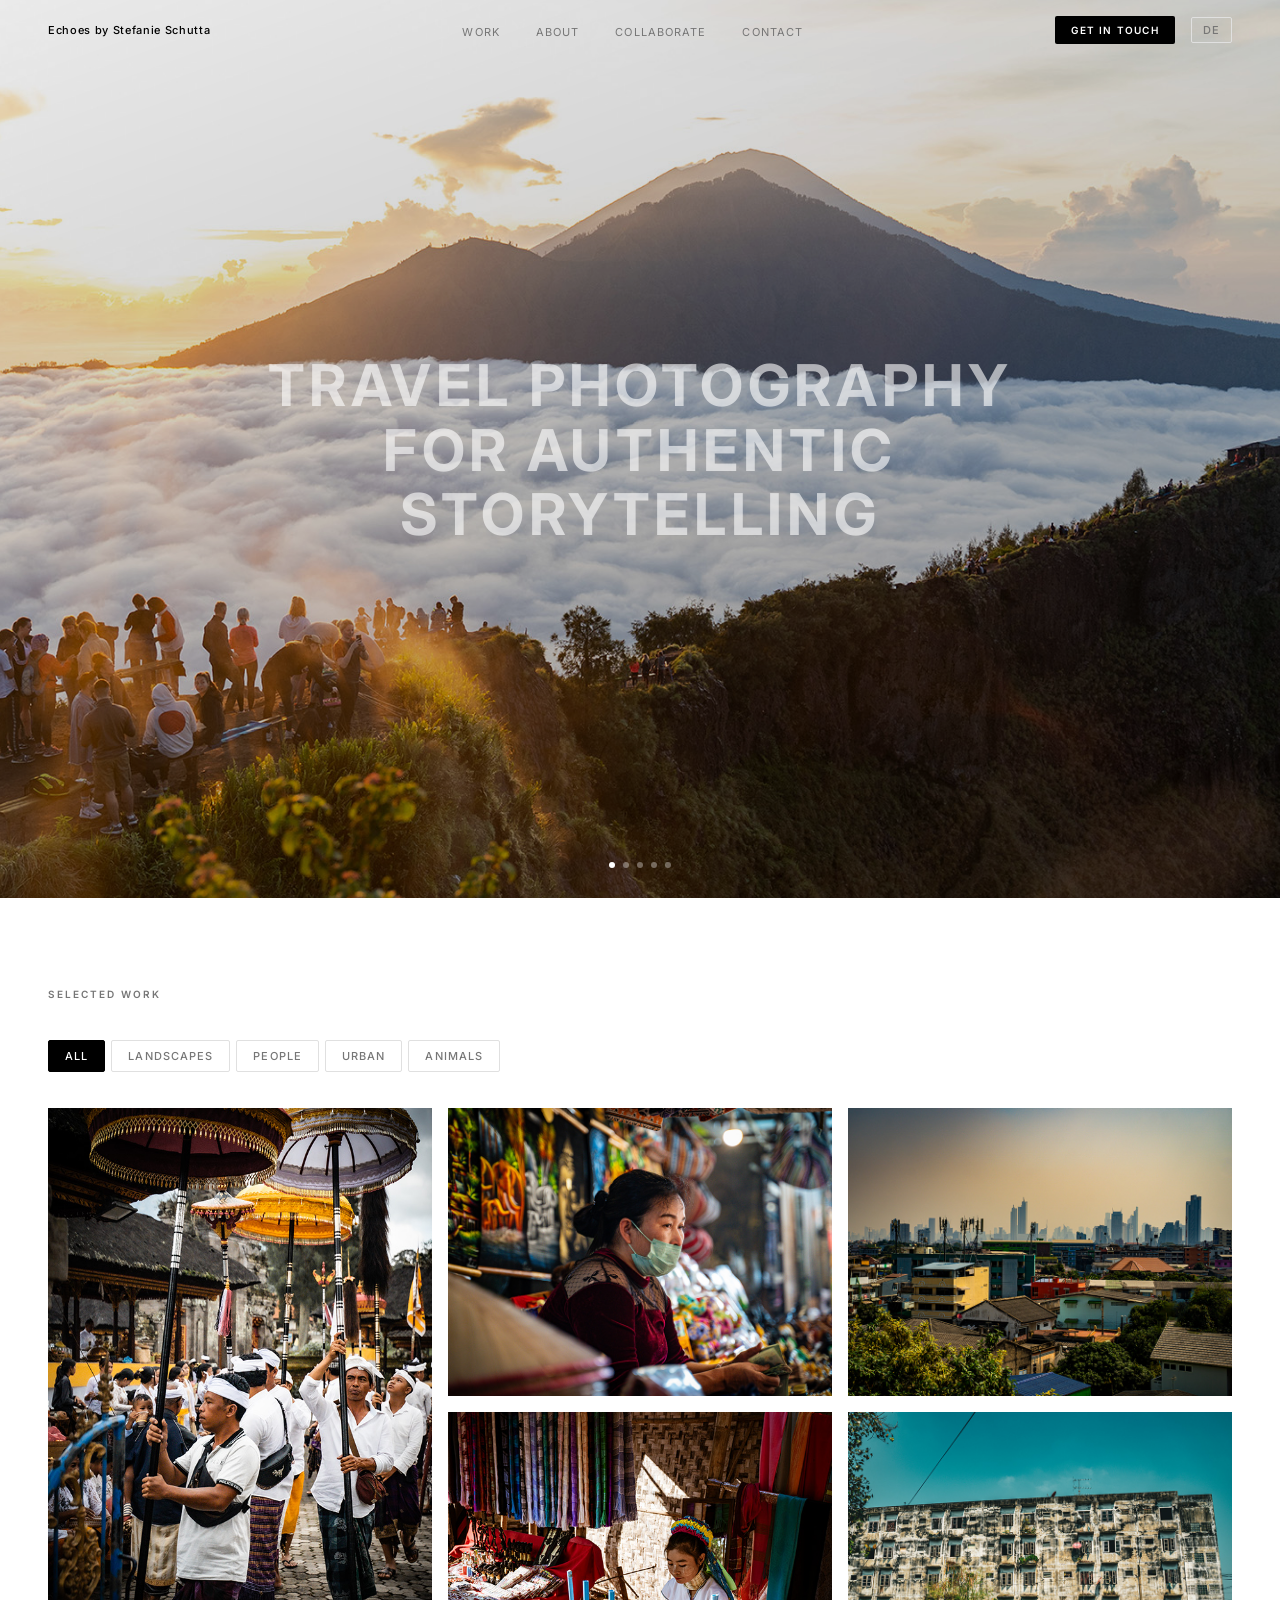
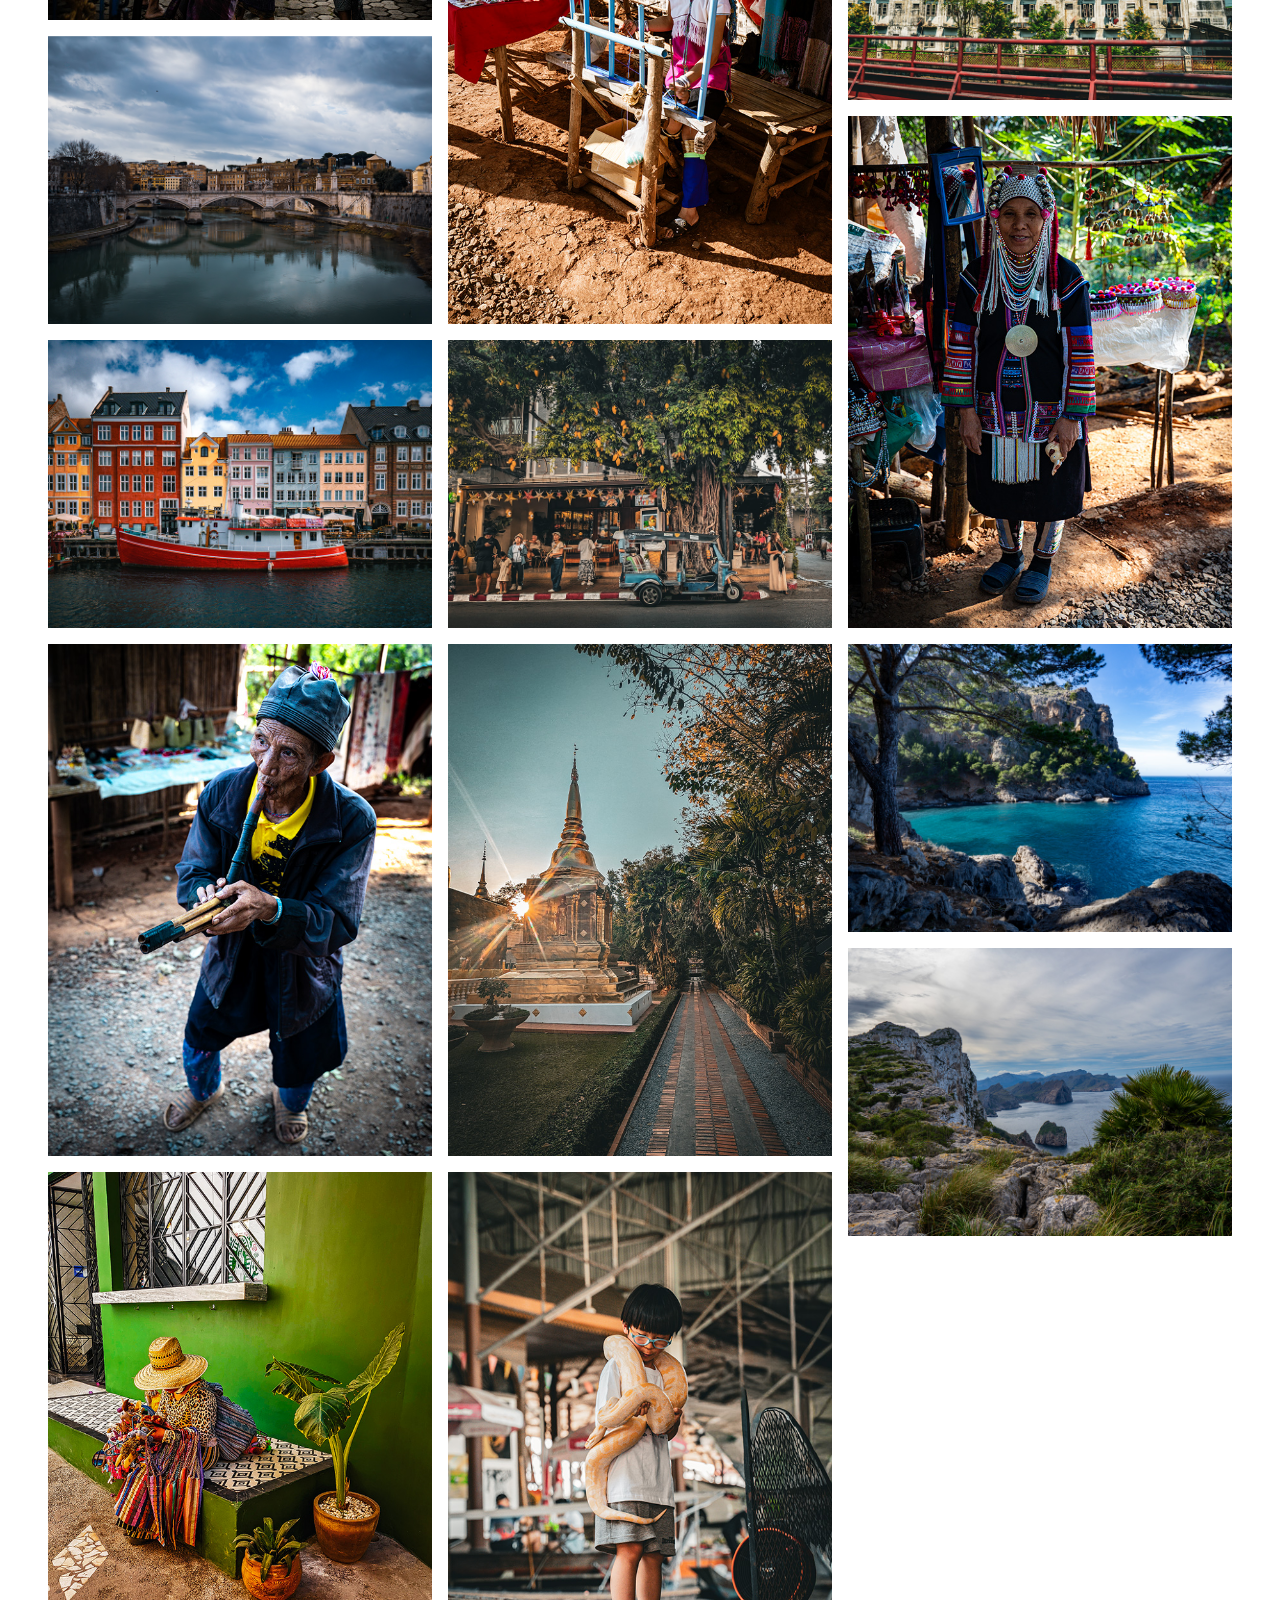
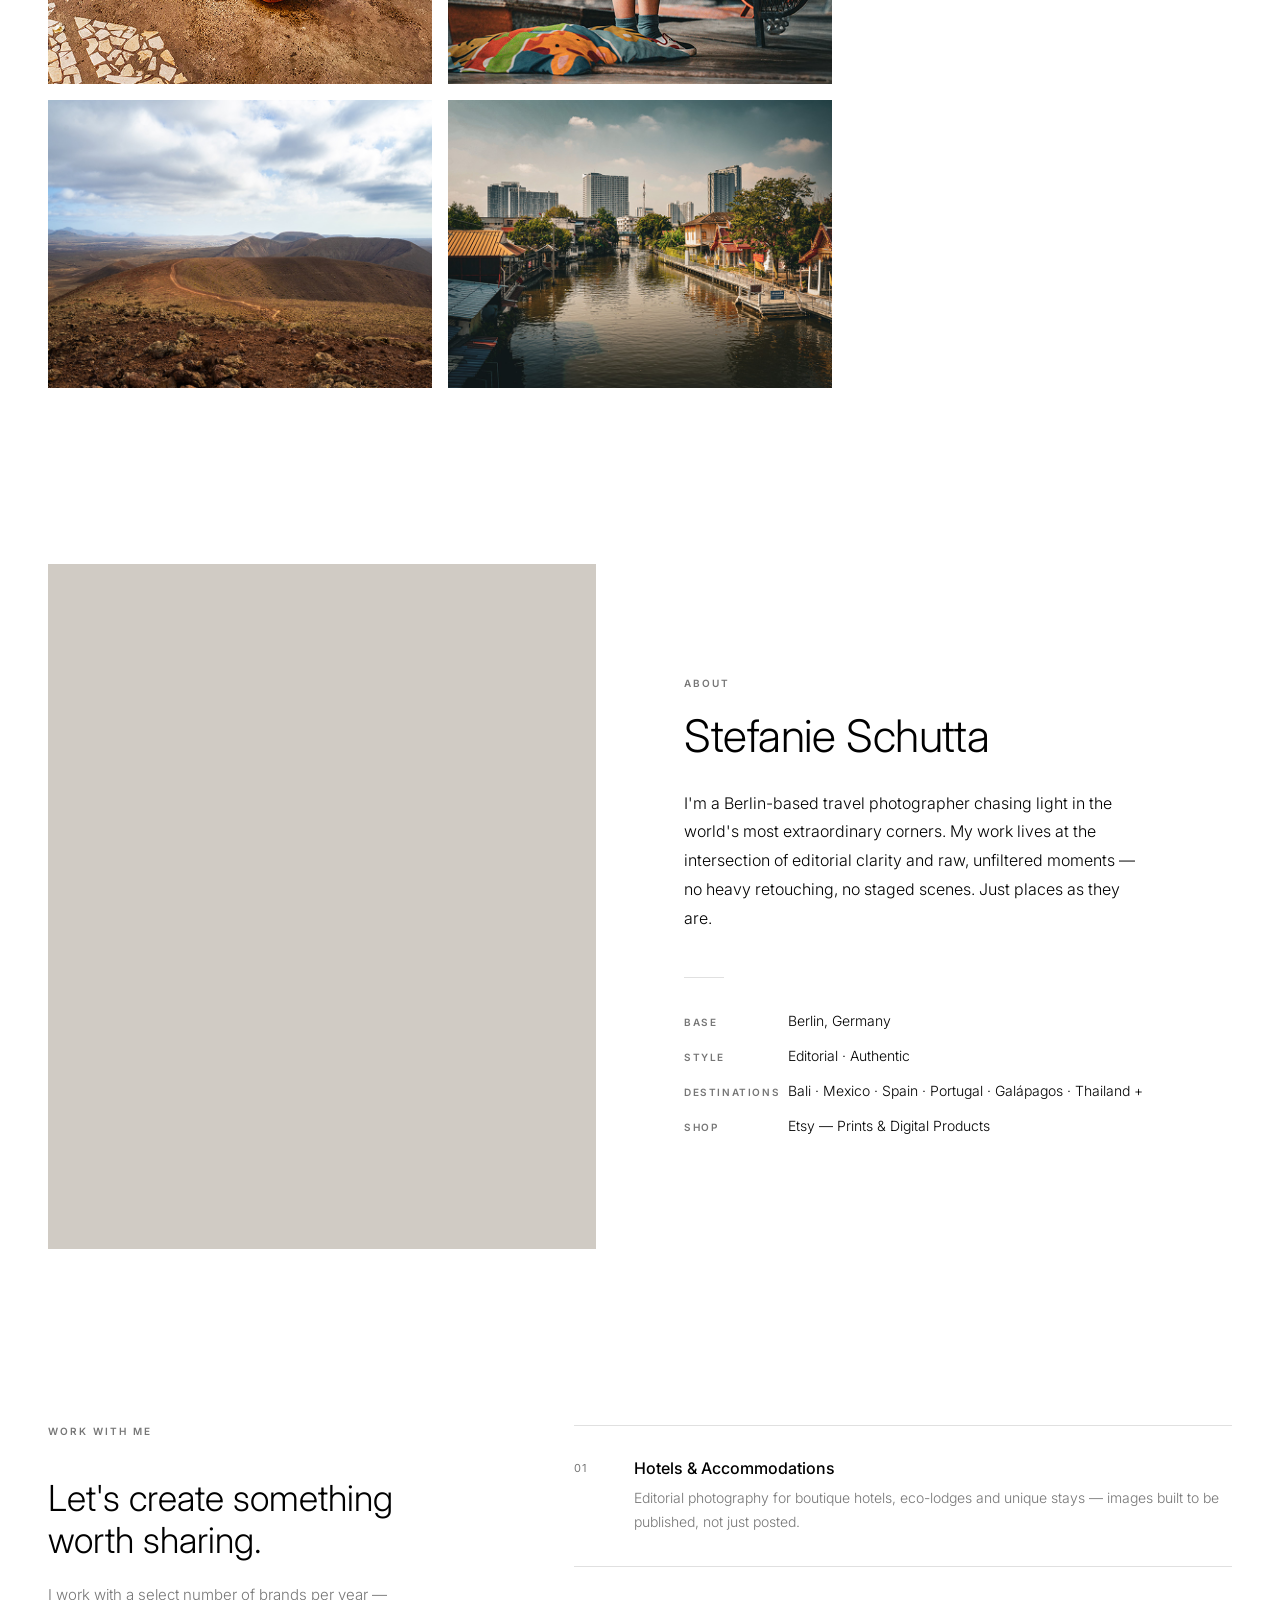
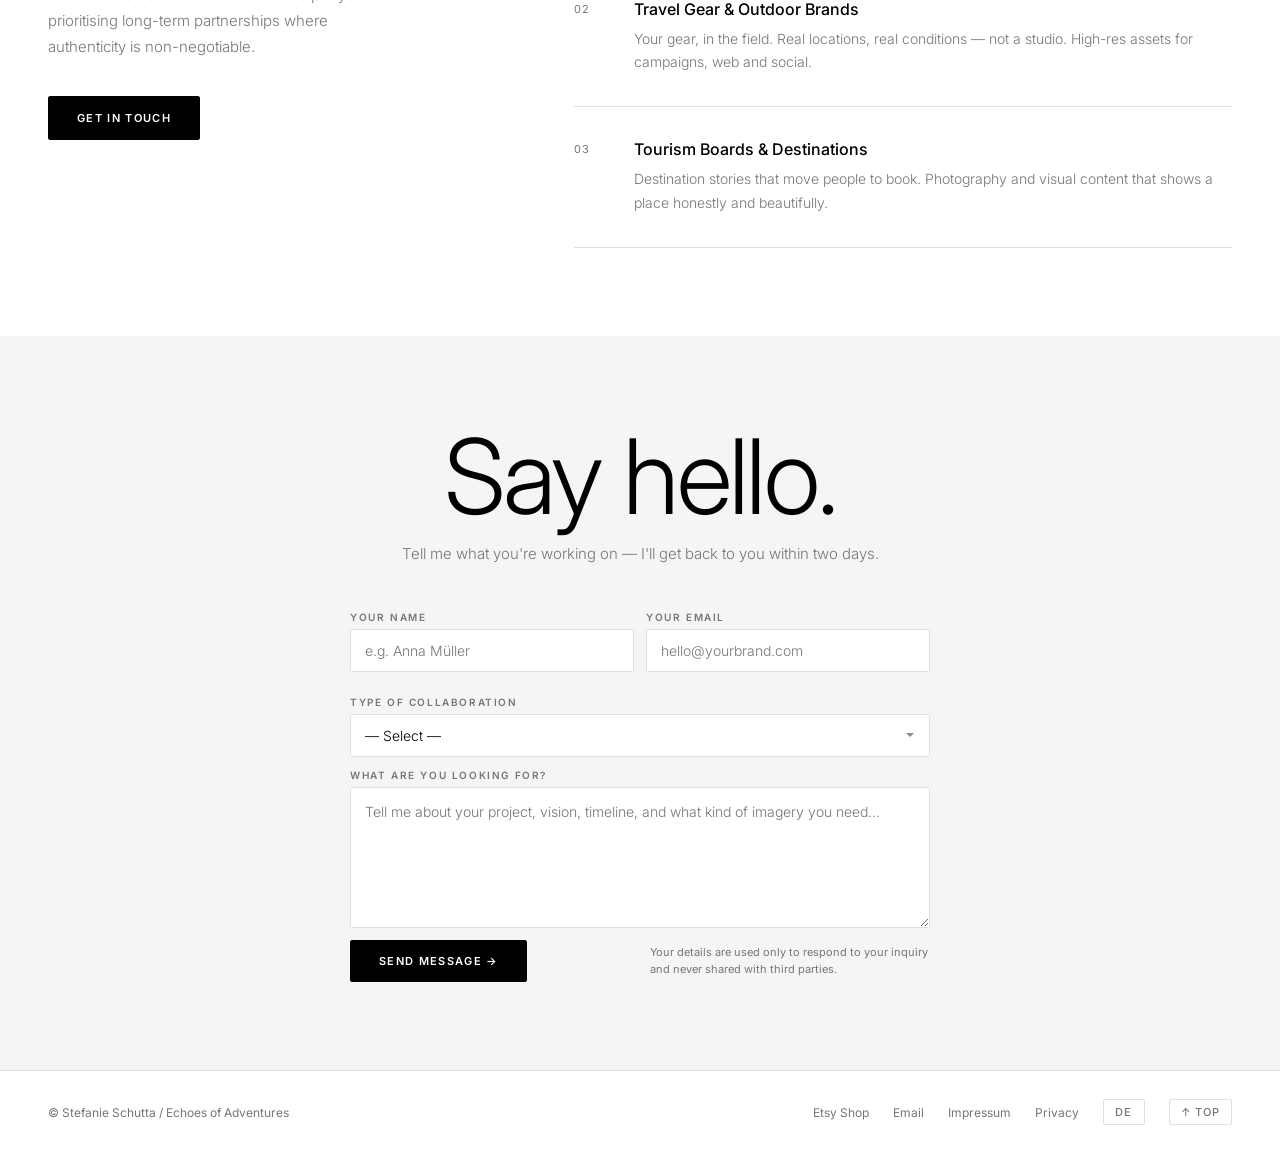
==== index.html @ 884f44aa "Update index.html" ====
<!DOCTYPE html>
<html lang="en">
<head>
  <meta charset="UTF-8" />
  <meta name="viewport" content="width=device-width, initial-scale=1.0" />
  <meta name="description" content="Echoes by Stefanie Schutta — Travel Photography. Authentic storytelling for hotels, travel brands and tourism boards." />
  <meta property="og:title" content="Echoes by Stefanie Schutta · Travel Photography" />
  <meta property="og:description" content="Authentic travel photography for brand collaborations." />
  <meta property="og:type" content="website" />
  <title>Echoes by Stefanie Schutta · Travel Photography</title>
  <link rel="preconnect" href="https://fonts.googleapis.com" />
  <link rel="preconnect" href="https://fonts.gstatic.com" crossorigin />
  <link href="https://fonts.googleapis.com/css2?family=Inter:wght@300;400;500;600&display=swap" rel="stylesheet" />
  <link rel="stylesheet" href="style.css" />
</head>
<body>

  <!-- Skip link for keyboard / screen-reader users -->
  <a class="skip-link" href="#main">Skip to content</a>

  <!-- ═══════════════════════════════════════════
       NAV
  ════════════════════════════════════════════ -->
  <header>
    <nav class="nav" role="navigation" aria-label="Main navigation">
      <a href="#hero" class="nav-logo" aria-label="Echoes by Stefanie Schutta — home">
        Echoes by Stefanie Schutta
      </a>

      <ul class="nav-links" role="list">
        <li><a href="#gallery"   data-en="Work"        data-de="Arbeit">Work</a></li>
        <li><a href="#about"     data-en="About"       data-de="Über mich">About</a></li>
        <li><a href="#collaborate" data-en="Collaborate" data-de="Kollaboration">Collaborate</a></li>
        <li><a href="#contact"   data-en="Contact"     data-de="Kontakt">Contact</a></li>
      </ul>

      <div class="nav-right">
        <a
          href="mailto:stefanieschutta@gmail.com"
          class="nav-cta"
          data-en="Get in touch"
          data-de="Anfragen"
        >Get in touch</a>

        <button
          id="lang-toggle"
          class="btn-lang"
          aria-label="Switch language"
          type="button"
        >DE</button>

        <button
          id="hamburger"
          class="btn-hamburger"
          aria-label="Open menu"
          aria-expanded="false"
          aria-controls="mobile-nav"
          type="button"
        >
          <span></span>
          <span></span>
          <span></span>
        </button>
      </div>
    </nav>
  </header>

  <!-- Mobile nav overlay -->
  <div
    id="mobile-nav"
    class="mobile-nav"
    role="dialog"
    aria-label="Navigation menu"
    aria-modal="true"
  >
    <button id="mobile-nav-close" class="mobile-nav-close" aria-label="Close menu" type="button">
      &#x2715;
    </button>

    <a href="#gallery"     class="mobile-nav-link" data-en="Work"          data-de="Arbeit">Work</a>
    <a href="#about"       class="mobile-nav-link" data-en="About"         data-de="Über mich">About</a>
    <a href="#collaborate" class="mobile-nav-link" data-en="Collaborate"   data-de="Kollaboration">Collaborate</a>
    <a href="#contact"     class="mobile-nav-link" data-en="Contact"       data-de="Kontakt">Contact</a>
    <a href="#contact"     class="mobile-nav-link" style="font-size:14px;letter-spacing:0.14em;margin-top:8px;" data-en="Get in touch →" data-de="Anfragen →">Get in touch →</a>

    <button id="mobile-lang" class="mobile-lang-toggle btn-lang" onclick="toggleLanguage()" type="button">DE</button>
  </div>

  <!-- ═══════════════════════════════════════════
       MAIN
  ════════════════════════════════════════════ -->
  <main id="main">

    <!-- ──────────────────────────────────────
         HERO SLIDER
    ─────────────────────────────────────── -->
    <section id="hero" class="hero" aria-label="Hero slideshow">

      <!-- Slides are injected by JS from HERO_SLIDES config in main.js -->
      <div id="hero-slides" class="hero-slides" aria-hidden="true"></div>

      <div class="hero-overlay" aria-hidden="true"></div>

      <div class="hero-content">
        <h1
          class="hero-title"
          data-en="Travel Photography for Authentic Storytelling"
          data-de="Reisefotografie für authentisches Storytelling"
        >
          Travel Photography for Authentic Storytelling
        </h1>
      </div>

      <!-- Dots + progress bar -->
      <div id="hero-dots" class="hero-dots" role="tablist" aria-label="Slides"></div>
      <div id="hero-progress" class="hero-progress" role="progressbar" aria-hidden="true"></div>

      <!-- Slide arrows -->
      <button class="hero-arrow hero-arrow--prev" id="hero-prev" aria-label="Previous slide" type="button">
        <svg width="16" height="16" viewBox="0 0 16 16" fill="none" aria-hidden="true">
          <path d="M10 2L4 8l6 6" stroke="currentColor" stroke-width="1.8" stroke-linecap="round" stroke-linejoin="round"/>
        </svg>
      </button>
      <button class="hero-arrow hero-arrow--next" id="hero-next" aria-label="Next slide" type="button">
        <svg width="16" height="16" viewBox="0 0 16 16" fill="none" aria-hidden="true">
          <path d="M6 2l6 6-6 6" stroke="currentColor" stroke-width="1.8" stroke-linecap="round" stroke-linejoin="round"/>
        </svg>
      </button>

    </section>


    <!-- ──────────────────────────────────────
         GALLERY
    ─────────────────────────────────────── -->
    <section id="gallery" class="section" aria-labelledby="gallery-heading">
      <div class="container">

        <span
          id="gallery-heading"
          class="section-eyebrow"
          data-en="Selected Work"
          data-de="Ausgewählte Arbeiten"
        >Selected Work</span>

        <!-- Filter tabs -->
        <div
          class="gallery-filters"
          role="group"
          aria-label="Filter gallery by category"
        >
          <button class="filter-btn is-active" data-filter="all"
                  aria-pressed="true"
                  data-en="All" data-de="Alle">All</button>

          <button class="filter-btn" data-filter="landscape"
                  aria-pressed="false"
                  data-en="Landscapes" data-de="Landschaften">Landscapes</button>

          <button class="filter-btn" data-filter="people"
                  aria-pressed="false"
                  data-en="People" data-de="Menschen">People</button>

          <button class="filter-btn" data-filter="urban"
                  aria-pressed="false"
                  data-en="Urban" data-de="Urban">Urban</button>

          <button class="filter-btn" data-filter="animals"
                  aria-pressed="false"
                  data-en="Animals" data-de="Tiere">Animals</button>
        </div>

        <!-- Gallery grid — populated by JS from GALLERY config in main.js -->
        <div
          id="gallery-grid"
          class="gallery-grid"
          role="list"
          aria-label="Photo gallery"
        ></div>

      </div>
    </section>


    <!-- ──────────────────────────────────────
         ABOUT (Talva-style split)
    ─────────────────────────────────────── -->
    <section id="about" class="section about" aria-labelledby="about-heading">
      <div class="container">
        <div class="about-inner">

          <!-- Left: photo -->
          <div class="about-image-col">
            <div
              class="about-image"
              style="background-image: url('images/about.jpg');"
              role="img"
              aria-label="Stefanie Schutta, travel photographer"
            ></div>
          </div>

          <!-- Right: text -->
          <div class="about-text-col">

            <span
              class="about-eyebrow"
              data-en="About"
              data-de="Über mich"
            >About</span>

            <h2
              id="about-heading"
              class="about-name"
              data-en="Stefanie Schutta"
              data-de="Stefanie Schutta"
            >Steffi Schutta</h2>

            <p
              class="about-bio"
              data-en="I'm a Berlin-based travel photographer chasing light in the world's most extraordinary corners. My work lives at the intersection of editorial clarity and raw, unfiltered moments — no heavy retouching, no staged scenes. Just places as they are."
              data-de="Ich bin eine Berliner Reisefotografin, die das Licht in den außergewöhnlichsten Ecken der Welt einfängt. Meine Arbeit lebt an der Schnittstelle von redaktioneller Klarheit und unverfälschten Momenten — ohne schwere Bearbeitung, ohne gestellte Szenen. Einfach Orte, wie sie wirklich sind."
            >I'm a Berlin-based travel photographer chasing light in the world's most extraordinary corners. My work lives at the intersection of editorial clarity and raw, unfiltered moments — no heavy retouching, no staged scenes. Just places as they are.</p>

            <div class="about-divider" aria-hidden="true"></div>

            <dl class="about-meta">
              <div class="about-meta-row">
                <dt class="about-meta-key"
                    data-en="Base"
                    data-de="Standort">Base</dt>
                <dd class="about-meta-val"
                    data-en="Berlin, Germany"
                    data-de="Berlin, Deutschland">Berlin, Germany</dd>
              </div>
              <div class="about-meta-row">
                <dt class="about-meta-key"
                    data-en="Style"
                    data-de="Stil">Style</dt>
                <dd class="about-meta-val"
                    data-en="Editorial · Authentic"
                    data-de="Redaktionell · Authentisch">Editorial · Authentic</dd>
              </div>
              <div class="about-meta-row">
                <dt class="about-meta-key"
                    data-en="Destinations"
                    data-de="Destinationen">Destinations</dt>
                <dd class="about-meta-val"
                    data-en="Bali · Mexico · Spain · Portugal · Galápagos · Thailand +"
                    data-de="Bali · Mexiko · Spanien · Portugal · Galápagos · Thailand +">Bali · Mexico · Spain · Portugal · Galápagos · Thailand +</dd>
              </div>
              <div class="about-meta-row">
                <dt class="about-meta-key"
                    data-en="Shop"
                    data-de="Shop">Shop</dt>
                <dd class="about-meta-val">
                  <a
                    href="https://www.etsy.com/shop/EchoesOfAdventures"
                    target="_blank"
                    rel="noopener noreferrer"
                    data-en="Etsy — Prints &amp; Digital Products"
                    data-de="Etsy — Prints &amp; Digitale Produkte"
                  >Etsy — Prints &amp; Digital Products</a>
                </dd>
              </div>
            </dl>

          </div><!-- /about-text-col -->
        </div><!-- /about-inner -->
      </div>
    </section>


    <!-- ──────────────────────────────────────
         COLLABORATE
    ─────────────────────────────────────── -->
    <section id="collaborate" class="section" aria-labelledby="collaborate-heading">
      <div class="container">
        <div class="collaborate-inner">

          <!-- Sticky intro -->
          <div class="collaborate-intro">
            <span
              class="section-eyebrow"
              data-en="Work with me"
              data-de="Zusammenarbeit"
            >Work with me</span>

            <h2
              id="collaborate-heading"
              class="collaborate-heading"
              data-en="Let's create something worth sharing."
              data-de="Lass uns etwas erschaffen, das es wert ist, geteilt zu werden."
            >Let's create something worth sharing.</h2>

            <p
              class="collaborate-sub"
              data-en="I work with a select number of brands per year — prioritising long-term partnerships where authenticity is non-negotiable."
              data-de="Ich arbeite jedes Jahr mit einer ausgewählten Anzahl von Marken — mit Fokus auf langfristige Partnerschaften, bei denen Authentizität nicht verhandelbar ist."
            >I work with a select number of brands per year — prioritising long-term partnerships where authenticity is non-negotiable.</p>

            <a
              id="collab-cta"
              href="mailto:stefanieschutta@gmail.com"
              class="btn-primary"
              data-en="Get in touch"
              data-de="Jetzt anfragen"
            >Get in touch</a>
          </div>

          <!-- Collaboration types -->
          <div class="collab-types" role="list">

            <article class="collab-item" role="listitem">
              <span class="collab-num" aria-hidden="true">01</span>
              <div>
                <h3
                  class="collab-name"
                  data-en="Hotels &amp; Accommodations"
                  data-de="Hotels &amp; Unterkünfte"
                >Hotels &amp; Accommodations</h3>
                <p
                  class="collab-desc"
                  data-en="Editorial photography for boutique hotels, eco-lodges and unique stays — images built to be published, not just posted."
                  data-de="Redaktionelle Fotografie für Boutique-Hotels, Öko-Lodges und besondere Unterkünfte — Bilder, die zur Veröffentlichung geschaffen sind."
                >Editorial photography for boutique hotels, eco-lodges and unique stays — images built to be published, not just posted.</p>
              </div>
            </article>

            <article class="collab-item" role="listitem">
              <span class="collab-num" aria-hidden="true">02</span>
              <div>
                <h3
                  class="collab-name"
                  data-en="Travel Gear &amp; Outdoor Brands"
                  data-de="Travel Gear &amp; Outdoor-Brands"
                >Travel Gear &amp; Outdoor Brands</h3>
                <p
                  class="collab-desc"
                  data-en="Your gear, in the field. Real locations, real conditions — not a studio. High-res assets for campaigns, web and social."
                  data-de="Dein Equipment, im Einsatz. Echte Orte, echte Bedingungen — kein Studio. Hochauflösende Bilder für Kampagnen, Web und Social Media."
                >Your gear, in the field. Real locations, real conditions — not a studio. High-res assets for campaigns, web and social.</p>
              </div>
            </article>

            <article class="collab-item" role="listitem">
              <span class="collab-num" aria-hidden="true">03</span>
              <div>
                <h3
                  class="collab-name"
                  data-en="Tourism Boards &amp; Destinations"
                  data-de="Tourismus-Boards &amp; Destinationen"
                >Tourism Boards &amp; Destinations</h3>
                <p
                  class="collab-desc"
                  data-en="Destination stories that move people to book. Photography and visual content that shows a place honestly and beautifully."
                  data-de="Destinationsgeschichten, die Menschen zum Buchen bewegen. Fotografie und visueller Content, der einen Ort ehrlich und schön zeigt."
                >Destination stories that move people to book. Photography and visual content that shows a place honestly and beautifully.</p>
              </div>
            </article>

          </div><!-- /collab-types -->
        </div><!-- /collaborate-inner -->
      </div>
    </section>


    <!-- ──────────────────────────────────────
         CONTACT
    ─────────────────────────────────────── -->
    <section id="contact" class="section contact" aria-labelledby="contact-heading">
      <div class="container">

        <h2
          id="contact-heading"
          class="contact-headline"
          data-en="Say hello."
          data-de="Melde dich."
        >Say hello.</h2>

        <p
          class="contact-sub"
          data-en="Tell me what you're working on — I'll get back to you within two days."
          data-de="Erzähl mir, woran du arbeitest — ich melde mich innerhalb von zwei Tagen."
        >Tell me what you're working on — I'll get back to you within two days.</p>

        <!--
          ┌─────────────────────────────────────────────────────────┐
          │  FORMSPREE SETUP (one-time, takes 2 minutes)           │
          │                                                         │
          │  1. Go to https://formspree.io and create a free acct  │
          │  2. Click "New Form", name it "Portfolio Contact"       │
          │  3. Copy the 8-character form ID from the endpoint URL │
          │     e.g. https://formspree.io/f/xyzabcde               │
          │  4. Replace REPLACE_WITH_YOUR_ID below with that ID    │
          │  5. Formspree sends form submissions to your email     │
          │  6. First submission requires email confirmation        │
          │                                                         │
          │  Free plan: 50 submissions/month — plenty for now.     │
          └─────────────────────────────────────────────────────────┘
        -->
        <form
          id="contact-form"
          class="contact-form"
          action="https://formspree.io/f/REPLACE_WITH_YOUR_ID"
          method="POST"
          novalidate
        >
          <!-- Honeypot: bots fill this in, humans don't see it -->
          <div class="form-trap" aria-hidden="true">
            <label for="__trap">Leave this empty</label>
            <input type="text" id="__trap" name="_gotcha" tabindex="-1" autocomplete="off" />
          </div>

          <!-- Hidden: redirect after submission (Formspree will use AJAX instead) -->
          <input type="hidden" name="_subject" value="New collaboration inquiry — Stefanie Schutta" />

          <div class="form-row">
            <div class="form-group">
              <label for="contact-name"
                     data-en="Your name"
                     data-de="Dein Name">Your name</label>
              <input
                type="text"
                id="contact-name"
                name="name"
                autocomplete="name"
                required
                data-en-placeholder="e.g. Anna Müller"
                data-de-placeholder="z.B. Anna Müller"
                placeholder="e.g. Anna Müller"
              />
            </div>
            <div class="form-group">
              <label for="contact-email"
                     data-en="Your email"
                     data-de="Deine E-Mail">Your email</label>
              <input
                type="email"
                id="contact-email"
                name="email"
                autocomplete="email"
                required
                placeholder="hello@yourbrand.com"
              />
            </div>
          </div>

          <div class="form-group">
            <label for="contact-type"
                   data-en="Type of collaboration"
                   data-de="Art der Zusammenarbeit">Type of collaboration</label>
            <select id="contact-type" name="collaboration_type">
              <option value="" data-en="— Select —" data-de="— Auswählen —">— Select —</option>
              <option value="Hotel / Accommodation"    data-en="Hotel / Accommodation"    data-de="Hotel / Unterkunft">Hotel / Accommodation</option>
              <option value="Travel Gear / Outdoor Brand" data-en="Travel Gear / Outdoor Brand" data-de="Travel Gear / Outdoor-Brand">Travel Gear / Outdoor Brand</option>
              <option value="Tourism Board / Destination" data-en="Tourism Board / Destination" data-de="Tourismus-Board / Destination">Tourism Board / Destination</option>
              <option value="Other"                    data-en="Other"                    data-de="Sonstiges">Other</option>
            </select>
          </div>

          <div class="form-group">
            <label for="contact-message"
                   data-en="What are you looking for?"
                   data-de="Was suchst du?">What are you looking for?</label>
            <textarea
              id="contact-message"
              name="message"
              rows="5"
              required
              data-en-placeholder="Tell me about your project, vision, timeline, and what kind of imagery you need…"
              data-de-placeholder="Erzähl mir von deinem Projekt, deiner Vision, dem Zeitraum und welche Art von Bildern du benötigst…"
              placeholder="Tell me about your project, vision, timeline, and what kind of imagery you need…"
            ></textarea>
          </div>

          <div class="form-bottom">
            <button type="submit" class="btn-submit" id="form-submit-btn">
              <span data-en="Send message →" data-de="Nachricht senden →">Send message →</span>
            </button>
            <p class="form-note"
               data-en="Your details are used only to respond to your inquiry and never shared with third parties."
               data-de="Deine Daten werden ausschließlich zur Beantwortung deiner Anfrage genutzt und nicht an Dritte weitergegeben.">
              Your details are used only to respond to your inquiry and never shared with third parties.
            </p>
          </div>

          <p id="form-error" class="form-error-msg" role="alert" hidden></p>

        </form>

      </div>
    </section>

  </main>

  <!-- ═══════════════════════════════════════════
       FOOTER
  ════════════════════════════════════════════ -->
  <footer class="site-footer" role="contentinfo">
    <span
      data-en="© Stefanie Schutta / Echoes of Adventures"
      data-de="© Stefanie Schutta / Echoes of Adventures"
    >© Stefanie Schutta / Echoes of Adventures</span>

    <div class="footer-links">
      <a
        href="https://www.etsy.com/shop/EchoesOfAdventures"
        target="_blank"
        rel="noopener noreferrer"
        data-en="Etsy Shop"
        data-de="Etsy Shop"
      >Etsy Shop</a>

      <a href="mailto:stefanieschutta@gmail.com"
         data-en="Email" data-de="E-Mail">Email</a>

      <a href="impressum.html" data-en="Impressum" data-de="Impressum">Impressum</a>
      <a href="datenschutz.html" data-en="Privacy" data-de="Datenschutz">Privacy</a>

      <button
        onclick="toggleLanguage()"
        class="btn-lang"
        type="button"
        aria-label="Toggle language"
        data-en="DE"
        data-de="EN"
      >DE</button>

      <button
        id="back-to-top"
        class="btn-back-top"
        type="button"
        aria-label="Back to top"
        data-en="↑ Top"
        data-de="↑ Oben"
      >↑ Top</button>
    </div>
  </footer>

  <!-- ═══════════════════════════════════════════
       LIGHTBOX
  ════════════════════════════════════════════ -->
  <div
    id="lightbox"
    class="lightbox"
    role="dialog"
    aria-modal="true"
    aria-label="Photo lightbox"
    aria-hidden="true"
  >
    <button id="lb-close" class="lb-btn" aria-label="Close lightbox" type="button">&#x2715;</button>
    <button id="lb-prev"  class="lb-btn" aria-label="Previous photo" type="button">&#x2039;</button>
    <button id="lb-next"  class="lb-btn" aria-label="Next photo"     type="button">&#x203A;</button>

    <div
      id="lb-img"
      class="lb-img"
      role="img"
      aria-live="polite"
    ></div>

    <p id="lb-caption" class="lb-caption" aria-live="polite"></p>
    <p id="lb-counter" class="lb-counter" aria-live="polite"></p>
  </div>

  <script src="main.js"></script>
</body>
</html>
---- style.css ----
/* =============================================
   ECHOES OF ADVENTURES — Portfolio CSS
   ============================================= */

/* ─────────────────────────────────────────────
   SELF-HOSTED FONTS
   DM Sans Variable — latin subset
   Files: /fonts/dm-sans-latin-normal.woff2
           /fonts/dm-sans-latin-italic.woff2
   No data sent to Google servers.
───────────────────────────────────────────── */
/* Inter loaded via Google Fonts in <head> */

/* ─────────────────────────────────────────────
   LEGAL PAGES (impressum, datenschutz)
───────────────────────────────────────────── */
.legal-nav {
  position: sticky;
  top: 0;
  z-index: 100;
  height: var(--nav-h);
  display: flex;
  align-items: center;
  justify-content: space-between;
  padding: 0 var(--gutter);
  background: rgba(250,250,250,0.92);
  backdrop-filter: blur(14px);
  -webkit-backdrop-filter: blur(14px);
  border-bottom: 1px solid var(--border);
}

.legal-back {
  font-size: 11px;
  font-weight: 500;
  letter-spacing: 0.1em;
  text-transform: uppercase;
  color: var(--muted);
  display: flex;
  align-items: center;
  gap: 6px;
  transition: color 0.2s;
}
.legal-back:hover { color: var(--text); }

.legal-content {
  max-width: 720px;
  margin: 0 auto;
  padding: 72px 40px 96px;
}

.legal-content h1 {
  font-size: 36px;
  font-weight: 300;
  letter-spacing: -0.01em;
  margin-bottom: 8px;
  color: var(--text);
}

.legal-content .legal-sub {
  font-size: 13px;
  color: var(--muted);
  margin-bottom: 56px;
}

.legal-content h2 {
  font-size: 11px;
  font-weight: 600;
  letter-spacing: 0.16em;
  text-transform: uppercase;
  color: var(--muted);
  margin-top: 48px;
  margin-bottom: 14px;
}

.legal-content p {
  font-size: 15px;
  font-weight: 300;
  line-height: 1.75;
  color: var(--text);
  margin-bottom: 16px;
}

.legal-content a {
  color: var(--text);
  text-decoration: underline;
  text-underline-offset: 3px;
}
.legal-content a:hover { opacity: 0.6; }

.legal-content ul {
  list-style: disc;
  padding-left: 20px;
  margin-bottom: 16px;
}
.legal-content ul li {
  font-size: 15px;
  font-weight: 300;
  line-height: 1.75;
  color: var(--text);
  margin-bottom: 6px;
}

.legal-divider {
  border: none;
  border-top: 1px solid var(--border);
  margin: 48px 0;
}

.legal-email {
  font-weight: 400;
}

@media (max-width: 600px) {
  .legal-content { padding: 48px 24px 72px; }
  .legal-content h1 { font-size: 28px; }
  .legal-nav { padding: 0 24px; }
}

/* ─────────────────────────────────────────────
   TOKENS
───────────────────────────────────────────── */
:root {
  --bg:      #ffffff;
  --text:    #000000;
  --muted:   #767676;
  --border:  #e0e0e0;
  --white:   #ffffff;
  --surface: #f5f5f5;

  --font: 'Inter', system-ui, -apple-system, sans-serif;

  --nav-h:       60px;
  --section-pad: 88px;
  --max-w:       1280px;
  --gutter:      48px;
  --gap:         16px;
  --radius:      2px;
}

/* ─────────────────────────────────────────────
   RESET
───────────────────────────────────────────── */
*, *::before, *::after {
  box-sizing: border-box;
  margin: 0;
  padding: 0;
}

html {
  scroll-behavior: smooth;
  font-size: 16px;
}

body {
  font-family: var(--font);
  background: var(--bg);
  color: var(--text);
  -webkit-font-smoothing: antialiased;
  -moz-osx-font-smoothing: grayscale;
}

img       { display: block; width: 100%; height: auto; }
a         { color: inherit; text-decoration: none; }
ul, ol    { list-style: none; }
button    { cursor: pointer; font-family: inherit; border: none; background: none; }

/* Focus */
:focus-visible {
  outline: 2px solid var(--text);
  outline-offset: 3px;
  border-radius: 2px;
}

/* Skip link */
.skip-link {
  position: absolute;
  top: -100%;
  left: 16px;
  z-index: 9999;
  background: var(--text);
  color: var(--white);
  padding: 8px 16px;
  font-size: 13px;
  font-weight: 500;
  border-radius: 0 0 4px 4px;
  transition: top 0.2s;
}
.skip-link:focus { top: 0; }

/* ─────────────────────────────────────────────
   NAV
───────────────────────────────────────────── */
.nav {
  position: fixed;
  inset-block-start: 0;
  inset-inline: 0;
  height: var(--nav-h);
  z-index: 100;
  display: flex;
  align-items: center;
  justify-content: space-between;
  padding: 0 var(--gutter);
  background: rgba(255, 255, 255, 0);
  transition: background 0.3s, border-color 0.3s, box-shadow 0.3s;
  border-bottom: 1px solid transparent;
}

.nav.is-scrolled {
  background: rgba(255, 255, 255, 0.95);
  backdrop-filter: blur(14px);
  -webkit-backdrop-filter: blur(14px);
  border-bottom: 1px solid var(--border);
  box-shadow: 0 1px 0 rgba(0,0,0,0.04);
}

.nav-logo {
  font-size: 11px;
  font-weight: 500;
  letter-spacing: 0.06em;
  white-space: nowrap;
}

.nav-links {
  display: flex;
  align-items: center;
  gap: 36px;
}
.nav-links a {
  font-size: 11px;
  font-weight: 400;
  letter-spacing: 0.1em;
  text-transform: uppercase;
  color: var(--muted);
  transition: color 0.2s;
}
.nav-links a:hover { color: var(--text); }

.nav-right {
  display: flex;
  align-items: center;
  gap: 16px;
}

.btn-lang {
  font-size: 11px;
  font-weight: 500;
  letter-spacing: 0.1em;
  text-transform: uppercase;
  color: var(--muted);
  padding: 5px 11px;
  border: 1px solid var(--border);
  border-radius: 2px;
  transition: color 0.2s, border-color 0.2s;
}
.btn-lang:hover {
  color: var(--text);
  border-color: var(--text);
}

.nav-cta {
  font-size: 10px;
  font-weight: 600;
  letter-spacing: 0.12em;
  text-transform: uppercase;
  padding: 8px 16px;
  background: var(--text);
  color: var(--white);
  border-radius: 2px;
  transition: opacity 0.2s;
  white-space: nowrap;
  display: inline-block;
}
.nav-cta:hover { opacity: 0.75; }

.btn-hamburger {
  display: none;
  flex-direction: column;
  gap: 5px;
  padding: 4px;
  background: none;
  border: none;
  cursor: pointer;
}
.btn-hamburger span {
  display: block;
  width: 22px;
  height: 1.5px;
  background: var(--text);
  border-radius: 1px;
  transition: all 0.25s;
}

/* ─────────────────────────────────────────────
   MOBILE NAV OVERLAY
───────────────────────────────────────────── */
.mobile-nav {
  position: fixed;
  inset: 0;
  z-index: 110;
  background: var(--bg);
  display: none;
  flex-direction: column;
  align-items: center;
  justify-content: center;
  gap: 40px;
}
.mobile-nav.is-open { display: flex; }

.mobile-nav-close {
  position: absolute;
  top: 20px;
  right: 24px;
  font-size: 28px;
  font-weight: 300;
  color: var(--text);
  background: none;
  border: none;
  cursor: pointer;
  line-height: 1;
  padding: 8px;
}

.mobile-nav-link {
  font-size: 26px;
  font-weight: 300;
  letter-spacing: 0.06em;
  text-transform: uppercase;
  color: var(--text);
  transition: opacity 0.2s;
}
.mobile-nav-link:hover { opacity: 0.5; }

.mobile-lang-toggle {
  margin-top: 8px;
  font-size: 12px;
  font-weight: 500;
  letter-spacing: 0.12em;
  text-transform: uppercase;
  color: var(--muted);
  border: 1px solid var(--border);
  padding: 8px 18px;
  border-radius: 2px;
}

/* ─────────────────────────────────────────────
   HERO
───────────────────────────────────────────── */
.hero {
  position: relative;
  height: 100vh;
  min-height: 560px;
  overflow: hidden;
}

.hero-slides {
  position: absolute;
  inset: 0;
}

.hero-slide {
  position: absolute;
  inset: 0;
  background-size: cover;
  background-position: center;
  opacity: 0;
  transition: opacity 1.1s ease;
}
.hero-slide.is-active {
  opacity: 1;
  animation: kenBurns 9s ease-in-out forwards;
}

@keyframes kenBurns {
  from { transform: scale(1); }
  to   { transform: scale(1.07); }
}

.hero-overlay {
  position: absolute;
  inset: 0;
  background: linear-gradient(
    160deg,
    rgba(0,0,0,0.08) 0%,
    rgba(0,0,0,0.36) 100%
  );
}

.hero-content {
  position: absolute;
  inset: 0;
  display: flex;
  align-items: center;
  justify-content: center;
  padding: 0 32px;
  text-align: center;
}

.hero-title {
  color: var(--white);
  font-size: clamp(22px, 4.5vw, 62px);
  font-weight: 700;                  /* ← bold */
  letter-spacing: 0.08em;
  line-height: 1.12;
  text-transform: uppercase;         /* ← all caps */
  opacity: 0.6;                      /* ← 60% opacity */
  max-width: 880px;
}

.hero-dots {
  position: absolute;
  bottom: 32px;
  left: 50%;
  transform: translateX(-50%);
  display: flex;
  gap: 8px;
  z-index: 2;
}
.hero-dot {
  width: 6px;
  height: 6px;
  border-radius: 50%;
  background: rgba(255,255,255,0.35);
  border: none;
  cursor: pointer;
  transition: background 0.3s;
  padding: 0;
}
.hero-dot.is-active,
.hero-dot:hover { background: var(--white); }

.hero-progress {
  position: absolute;
  bottom: 0;
  left: 0;
  height: 2px;
  background: var(--white);
  width: 0;
  z-index: 3;
}

/* Slide arrows */
.hero-arrow {
  position: absolute;
  top: 50%;
  transform: translateY(-50%);
  z-index: 5;
  width: 44px;
  height: 44px;
  border-radius: 50%;
  background: rgba(255,255,255,0.12);
  border: 1px solid rgba(255,255,255,0.3);
  color: rgba(255,255,255,0.9);
  display: flex;
  align-items: center;
  justify-content: center;
  cursor: pointer;
  backdrop-filter: blur(6px);
  -webkit-backdrop-filter: blur(6px);
  opacity: 0;
  transition: opacity 0.3s, background 0.2s;
}
.hero:hover .hero-arrow,
.hero:focus-within .hero-arrow { opacity: 1; }
.hero-arrow:hover {
  background: rgba(255,255,255,0.28);
  border-color: rgba(255,255,255,0.6);
}
.hero-arrow--prev { left: 24px; }
.hero-arrow--next { right: 24px; }

/* Always show on touch devices */
@media (hover: none) {
  .hero-arrow { opacity: 0.6; }
}

/* ─────────────────────────────────────────────
   LAYOUT HELPERS
───────────────────────────────────────────── */
.section {
  padding: var(--section-pad) 0;
}

.container {
  max-width: var(--max-w);
  margin: 0 auto;
  padding: 0 var(--gutter);
}

.section-eyebrow {
  font-size: 10px;
  font-weight: 600;
  letter-spacing: 0.2em;
  text-transform: uppercase;
  color: var(--muted);
  margin-bottom: 40px;
  display: block;
}

/* ─────────────────────────────────────────────
   GALLERY
───────────────────────────────────────────── */
.gallery-filters {
  display: flex;
  flex-wrap: wrap;
  gap: 6px;
  margin-bottom: 36px;
}

.filter-btn {
  font-family: var(--font);
  font-size: 11px;
  font-weight: 500;
  letter-spacing: 0.1em;
  text-transform: uppercase;
  padding: 8px 16px;
  border: 1px solid var(--border);
  border-radius: 2px;
  color: var(--muted);
  background: transparent;
  cursor: pointer;
  transition: background 0.2s, color 0.2s, border-color 0.2s;
}
.filter-btn:hover {
  color: var(--text);
  border-color: rgba(13,13,13,0.3);
}
.filter-btn.is-active {
  background: var(--text);
  color: var(--white);
  border-color: var(--text);
}

/* Masonry via CSS columns */
.gallery-grid {
  columns: 3;
  column-gap: var(--gap);
}

.gallery-item {
  break-inside: avoid;
  margin-bottom: var(--gap);    /* ← 16px between images */
  position: relative;
  overflow: hidden;
  cursor: pointer;
  display: block;
}

.gallery-thumb {
  width: 100%;
  display: block;
  background-size: cover;
  background-position: center;
  transition: transform 0.55s cubic-bezier(0.25, 0.46, 0.45, 0.94);
}

/* Aspect ratios */
.gallery-item--landscape .gallery-thumb { aspect-ratio: 4 / 3; }
.gallery-item--portrait  .gallery-thumb { aspect-ratio: 3 / 4; }
.gallery-item--square    .gallery-thumb { aspect-ratio: 1 / 1; }

/* Hover state */
.gallery-hover {
  position: absolute;
  inset: 0;
  background: rgba(0, 0, 0, 0.32);
  opacity: 0;
  transition: opacity 0.3s;
  display: flex;
  align-items: center;
  justify-content: center;
}

.gallery-item:hover .gallery-hover,
.gallery-item:focus-visible .gallery-hover {
  opacity: 1;
}
.gallery-item:hover .gallery-thumb,
.gallery-item:focus-visible .gallery-thumb {
  transform: scale(1.05);
}

.gallery-plus {
  width: 46px;
  height: 46px;
  border-radius: 50%;
  border: 1.5px solid rgba(255,255,255,0.8);
  display: flex;
  align-items: center;
  justify-content: center;
  color: var(--white);
  font-size: 24px;
  font-weight: 300;
  transform: scale(0.75);
  transition: transform 0.3s;
  line-height: 1;
}
.gallery-item:hover .gallery-plus,
.gallery-item:focus-visible .gallery-plus {
  transform: scale(1);
}

.gallery-dest {
  position: absolute;
  bottom: 12px;
  left: 14px;
  font-size: 10px;
  font-weight: 600;
  letter-spacing: 0.14em;
  text-transform: uppercase;
  color: var(--white);
  opacity: 0;
  transition: opacity 0.3s;
}
.gallery-item:hover .gallery-dest,
.gallery-item:focus-visible .gallery-dest {
  opacity: 1;
}

.gallery-empty {
  columns: 1;
  font-size: 14px;
  color: var(--muted);
  padding: 40px 0;
  grid-column: 1 / -1;
}

/* ─────────────────────────────────────────────
   LIGHTBOX
───────────────────────────────────────────── */
.lightbox {
  position: fixed;
  inset: 0;
  z-index: 200;
  background: rgba(5, 5, 5, 0.95);
  display: none;
  align-items: center;
  justify-content: center;
}
.lightbox.is-open {
  display: flex;
}

.lb-img {
  background-size: contain;
  background-repeat: no-repeat;
  background-position: center;
  max-width: 88vw;
  max-height: 82vh;
}
.lb-img--landscape { width: min(88vw, 1100px); aspect-ratio: 4 / 3; }
.lb-img--portrait  { height: min(82vh, 820px);  aspect-ratio: 3 / 4; }
.lb-img--square    { height: min(78vh, 780px);  aspect-ratio: 1 / 1; }

.lb-btn {
  position: absolute;
  color: rgba(255,255,255,0.65);
  font-size: 20px;
  cursor: pointer;
  background: none;
  border: none;
  padding: 12px;
  transition: color 0.2s;
  line-height: 1;
}
.lb-btn:hover { color: var(--white); }

#lb-close { top: 20px; right: 24px; font-size: 26px; }
#lb-prev  { left: 16px; top: 50%; transform: translateY(-50%); font-size: 28px; }
#lb-next  { right: 16px; top: 50%; transform: translateY(-50%); font-size: 28px; }

.lb-caption {
  position: absolute;
  bottom: 44px;
  left: 50%;
  transform: translateX(-50%);
  font-size: 10px;
  font-weight: 600;
  letter-spacing: 0.18em;
  text-transform: uppercase;
  color: rgba(255,255,255,0.55);
  white-space: nowrap;
}
.lb-counter {
  position: absolute;
  bottom: 22px;
  left: 50%;
  transform: translateX(-50%);
  font-size: 11px;
  color: rgba(255,255,255,0.35);
  letter-spacing: 0.08em;
}

/* ─────────────────────────────────────────────
   ABOUT — Talva-inspired split
───────────────────────────────────────────── */
.about {
  background: var(--bg);
}

.about-inner {
  display: grid;
  grid-template-columns: 1fr 1fr;
  gap: 88px;
  align-items: center;
}

/* Image side */
.about-image-col {}

.about-image {
  width: 100%;
  aspect-ratio: 4 / 5;
  background-size: cover;
  background-position: center top;
  background-color: #d0cbc4;      /* placeholder tint */
  display: block;
}

/* Text side */
.about-text-col {
  padding: 24px 0;
}

.about-eyebrow {
  font-size: 10px;
  font-weight: 600;
  letter-spacing: 0.2em;
  text-transform: uppercase;
  color: var(--muted);
  display: block;
  margin-bottom: 24px;
}

.about-name {
  font-size: clamp(34px, 3.5vw, 54px);
  font-weight: 300;
  letter-spacing: -0.01em;
  line-height: 1.05;
  margin-bottom: 28px;
  color: var(--text);
}

.about-bio {
  font-size: 16px;
  font-weight: 300;
  line-height: 1.8;
  color: var(--text);
  max-width: 460px;
  margin-bottom: 44px;
}

.about-divider {
  width: 40px;
  height: 1px;
  background: var(--border);
  margin-bottom: 32px;
}

.about-meta {
  display: flex;
  flex-direction: column;
  gap: 14px;
}

.about-meta-row {
  display: flex;
  align-items: baseline;
  gap: 16px;
}

.about-meta-key {
  font-size: 10px;
  font-weight: 600;
  letter-spacing: 0.16em;
  text-transform: uppercase;
  color: var(--muted);
  flex-shrink: 0;
  width: 88px;
}

.about-meta-val {
  font-size: 14px;
  font-weight: 300;
  color: var(--text);
  line-height: 1.5;
}

/* ─────────────────────────────────────────────
   COLLABORATE
───────────────────────────────────────────── */
.collaborate-inner {
  display: grid;
  grid-template-columns: 1fr 1.5fr;
  gap: 88px;
  align-items: start;
}

.collaborate-intro {
  position: sticky;
  top: calc(var(--nav-h) + 48px);
}

.collaborate-heading {
  font-size: clamp(24px, 2.8vw, 40px);
  font-weight: 300;
  line-height: 1.18;
  margin-bottom: 20px;
  color: var(--text);
}

.collaborate-sub {
  font-size: 15px;
  font-weight: 300;
  line-height: 1.75;
  color: var(--muted);
  margin-bottom: 36px;
  max-width: 340px;
}

.btn-primary {
  display: inline-block;
  font-family: var(--font);
  font-size: 11px;
  font-weight: 600;
  letter-spacing: 0.12em;
  text-transform: uppercase;
  padding: 14px 28px;
  background: var(--text);
  color: var(--white);
  border: 1px solid var(--text);
  border-radius: 2px;
  transition: background 0.25s, color 0.25s;
  cursor: pointer;
}
.btn-primary:hover {
  background: transparent;
  color: var(--text);
}

.collab-types {
  display: flex;
  flex-direction: column;
}

.collab-item {
  padding: 32px 0;
  border-bottom: 1px solid var(--border);
  display: grid;
  grid-template-columns: 36px 1fr;
  gap: 24px;
  align-items: start;
}
.collab-item:first-child { border-top: 1px solid var(--border); }

.collab-num {
  font-size: 11px;
  font-weight: 400;
  color: var(--muted);
  letter-spacing: 0.06em;
  padding-top: 3px;
}

.collab-name {
  font-size: 16px;
  font-weight: 500;
  margin-bottom: 8px;
  color: var(--text);
}
.collab-desc {
  font-size: 14px;
  font-weight: 300;
  line-height: 1.7;
  color: var(--muted);
}

/* ─────────────────────────────────────────────
   CONTACT
───────────────────────────────────────────── */
.contact {
  background: var(--surface);
  text-align: center;
}

.contact-headline {
  font-size: clamp(44px, 9vw, 104px);
  font-weight: 300;
  letter-spacing: -0.025em;
  line-height: 1;
  margin-bottom: 16px;
  color: var(--text);
}

.contact-sub {
  font-size: 15px;
  font-weight: 300;
  color: var(--muted);
  margin-bottom: 48px;
}

/* ─────────────────────────────────────────────
   CONTACT FORM
───────────────────────────────────────────── */
.contact-form {
  max-width: 580px;
  margin: 0 auto;
  text-align: left;
  position: relative;
}

/* Honeypot – visually hidden, never display:none (bots skip those) */
.form-trap {
  position: absolute;
  left: -9999px;
  width: 1px;
  height: 1px;
  overflow: hidden;
  opacity: 0;
  pointer-events: none;
}

.form-row {
  display: grid;
  grid-template-columns: 1fr 1fr;
  gap: 12px;
  margin-bottom: 12px;
}

.form-group {
  display: flex;
  flex-direction: column;
  gap: 6px;
  margin-bottom: 12px;
}

.form-group label {
  font-size: 10px;
  font-weight: 600;
  letter-spacing: 0.16em;
  text-transform: uppercase;
  color: var(--muted);
}

.form-group input,
.form-group select,
.form-group textarea {
  font-family: var(--font);
  font-size: 14px;
  font-weight: 300;
  color: var(--text);
  background: var(--white);
  border: 1px solid var(--border);
  border-radius: 2px;
  padding: 12px 14px;
  width: 100%;
  transition: border-color 0.2s;
  -webkit-appearance: none;
  appearance: none;
}

.form-group input::placeholder,
.form-group textarea::placeholder {
  color: var(--muted);
  font-weight: 300;
}

.form-group input:focus,
.form-group select:focus,
.form-group textarea:focus {
  outline: none;
  border-color: var(--text);
}

.form-group select {
  background-image: url("data:image/svg+xml,%3Csvg xmlns='http://www.w3.org/2000/svg' width='10' height='10' viewBox='0 0 10 10'%3E%3Cpath d='M5 7L1 3h8z' fill='%238a8a8a'/%3E%3C/svg%3E");
  background-repeat: no-repeat;
  background-position: right 14px center;
  padding-right: 36px;
  cursor: pointer;
}

.form-group select option[value=''] { color: var(--muted); }

.form-group textarea {
  resize: vertical;
  min-height: 130px;
  line-height: 1.65;
}

.form-bottom {
  display: flex;
  align-items: center;
  justify-content: space-between;
  flex-wrap: wrap;
  gap: 16px;
  margin-top: 8px;
}

.btn-submit {
  font-family: var(--font);
  font-size: 11px;
  font-weight: 600;
  letter-spacing: 0.12em;
  text-transform: uppercase;
  padding: 13px 28px;
  background: var(--text);
  color: var(--white);
  border: 1px solid var(--text);
  border-radius: 2px;
  cursor: pointer;
  transition: background 0.2s, color 0.2s;
}
.btn-submit:hover:not(:disabled) {
  background: transparent;
  color: var(--text);
}
.btn-submit:disabled {
  opacity: 0.45;
  cursor: default;
}

.form-note {
  font-size: 11px;
  color: var(--muted);
  line-height: 1.6;
  max-width: 280px;
}

.form-success {
  font-size: 16px;
  font-weight: 300;
  color: var(--text);
  text-align: center;
  padding: 48px 0 16px;
  line-height: 1.6;
}
.form-error-msg {
  font-size: 13px;
  color: #c0392b;
  margin-top: 12px;
  text-align: center;
}

/* ─────────────────────────────────────────────
   FOOTER
───────────────────────────────────────────── */
.site-footer {
  padding: 28px var(--gutter);
  border-top: 1px solid var(--border);
  display: flex;
  align-items: center;
  justify-content: space-between;
  font-size: 12px;
  color: var(--muted);
}

.footer-links {
  display: flex;
  gap: 24px;
  align-items: center;
}
.footer-links a {
  transition: color 0.2s;
}
.footer-links a:hover { color: var(--text); }

.btn-back-top {
  font-size: 11px;
  font-weight: 500;
  letter-spacing: 0.1em;
  text-transform: uppercase;
  color: var(--muted);
  padding: 5px 11px;
  border: 1px solid var(--border);
  border-radius: var(--radius);
  transition: color 0.2s, border-color 0.2s;
  cursor: pointer;
}
.btn-back-top:hover {
  color: var(--text);
  border-color: var(--text);
}

/* ─────────────────────────────────────────────
   RESPONSIVE
───────────────────────────────────────────── */

/* Tablet */
@media (max-width: 1024px) {
  :root { --gutter: 32px; }

  .about-inner       { gap: 48px; }
  .collaborate-inner { gap: 48px; }
}

/* Small tablet / large mobile */
@media (max-width: 768px) {
  :root {
    --section-pad: 56px;
    --gutter: 24px;
  }

  /* Nav */
  .nav { padding: 0 24px; }
  .nav-links { display: none; }
  .nav-cta   { display: none; }
  .btn-hamburger { display: flex; }

  /* Gallery: 2 columns */
  .gallery-grid { columns: 2; }

  /* About: stack */
  .about-inner {
    grid-template-columns: 1fr;
    gap: 40px;
  }
  .about-image   { aspect-ratio: 3 / 2; }
  .about-text-col { padding: 0; }

  /* Collaborate: stack */
  .collaborate-inner {
    grid-template-columns: 1fr;
    gap: 40px;
  }
  .collaborate-intro { position: static; }
  .collaborate-sub { max-width: 100%; }

  /* Form: single column */
  .form-row { grid-template-columns: 1fr; }
  .form-bottom { flex-direction: column; align-items: flex-start; }
  .form-note { max-width: 100%; }

  /* Footer */
  .site-footer {
    flex-direction: column;
    gap: 14px;
    text-align: center;
    padding: 24px;
  }
}

/* Mobile only: 1 column */
@media (max-width: 480px) {
  .gallery-grid { columns: 1; }

  .hero-title {
    font-size: clamp(18px, 5.5vw, 28px);
    letter-spacing: 0.06em;
  }

  .nav-logo {
    font-size: 10px;
    letter-spacing: 0.04em;
  }
}

/* ─────────────────────────────────────────────
   REDUCED MOTION
───────────────────────────────────────────── */
@media (prefers-reduced-motion: reduce) {
  .hero-slide.is-active { animation: none; }

  *,
  *::before,
  *::after {
    animation-duration:   0.01ms !important;
    transition-duration:  0.01ms !important;
    scroll-behavior:      auto   !important;
  }
}
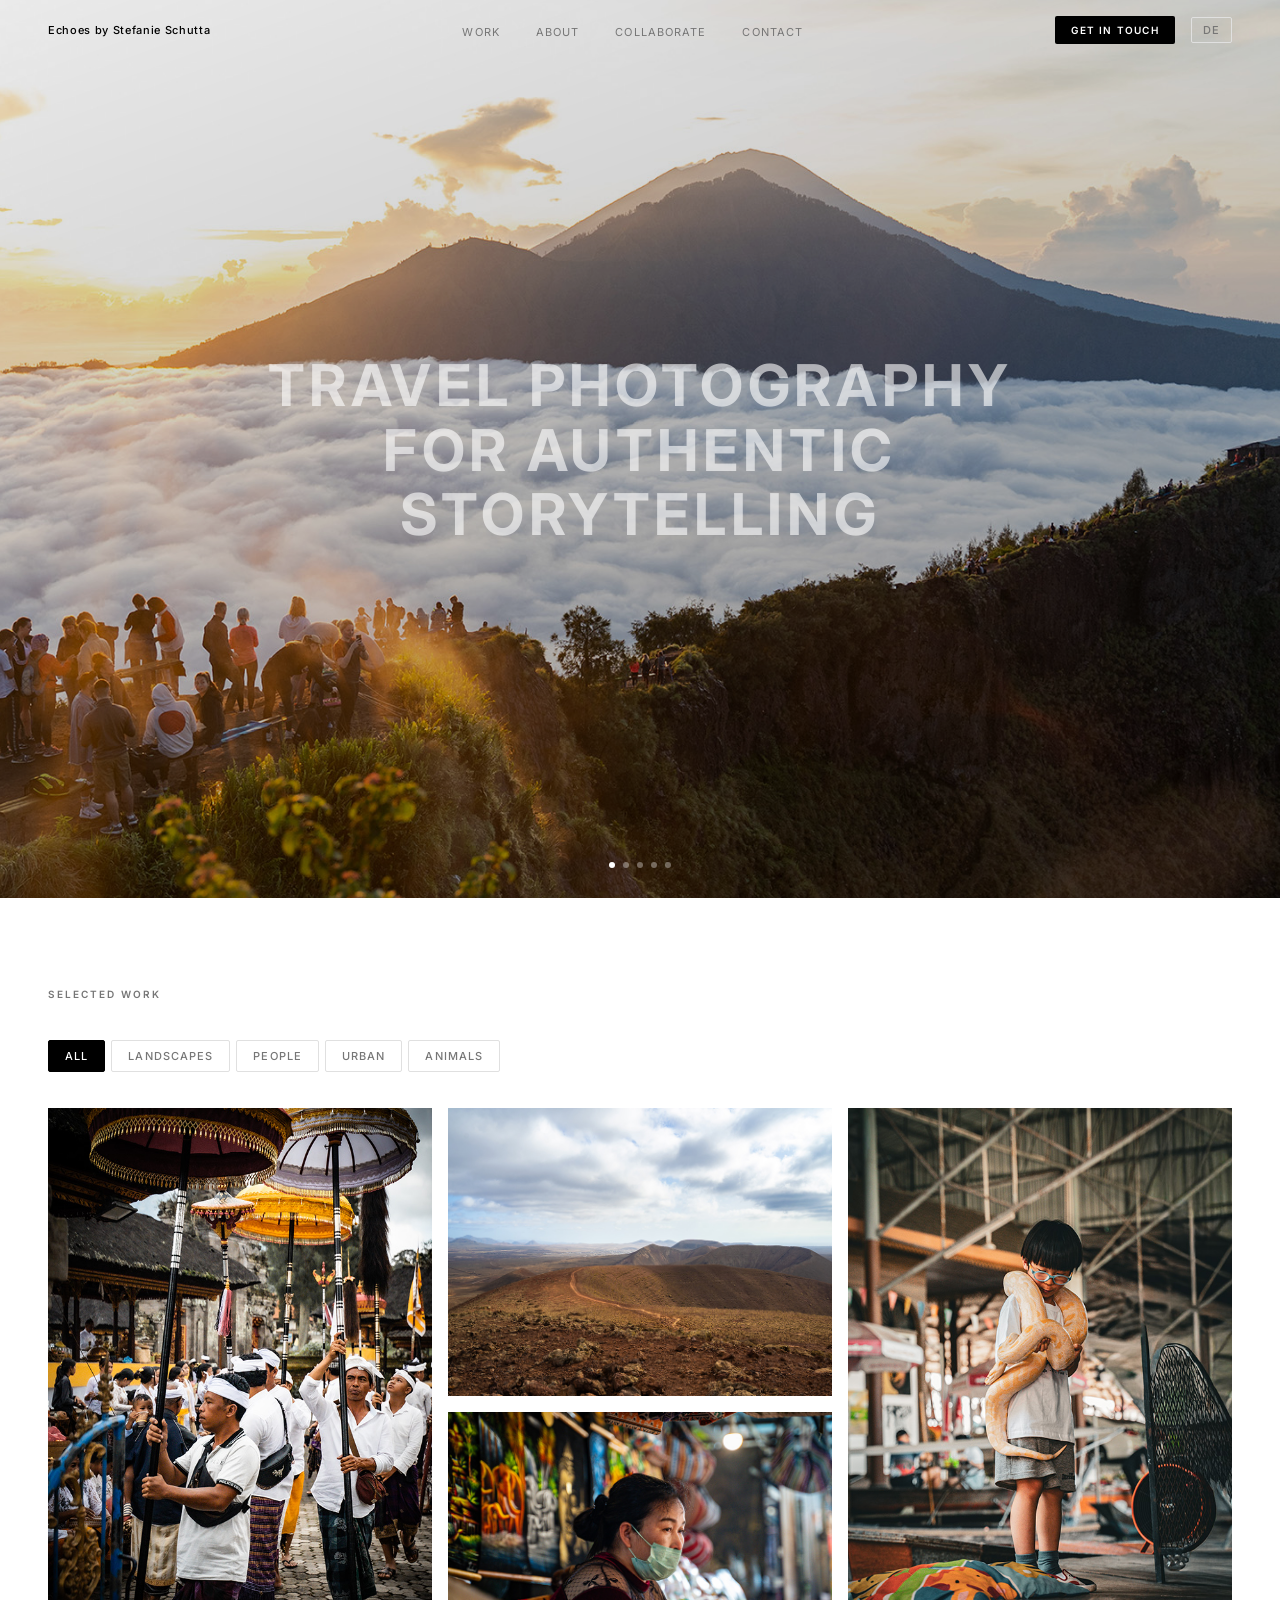
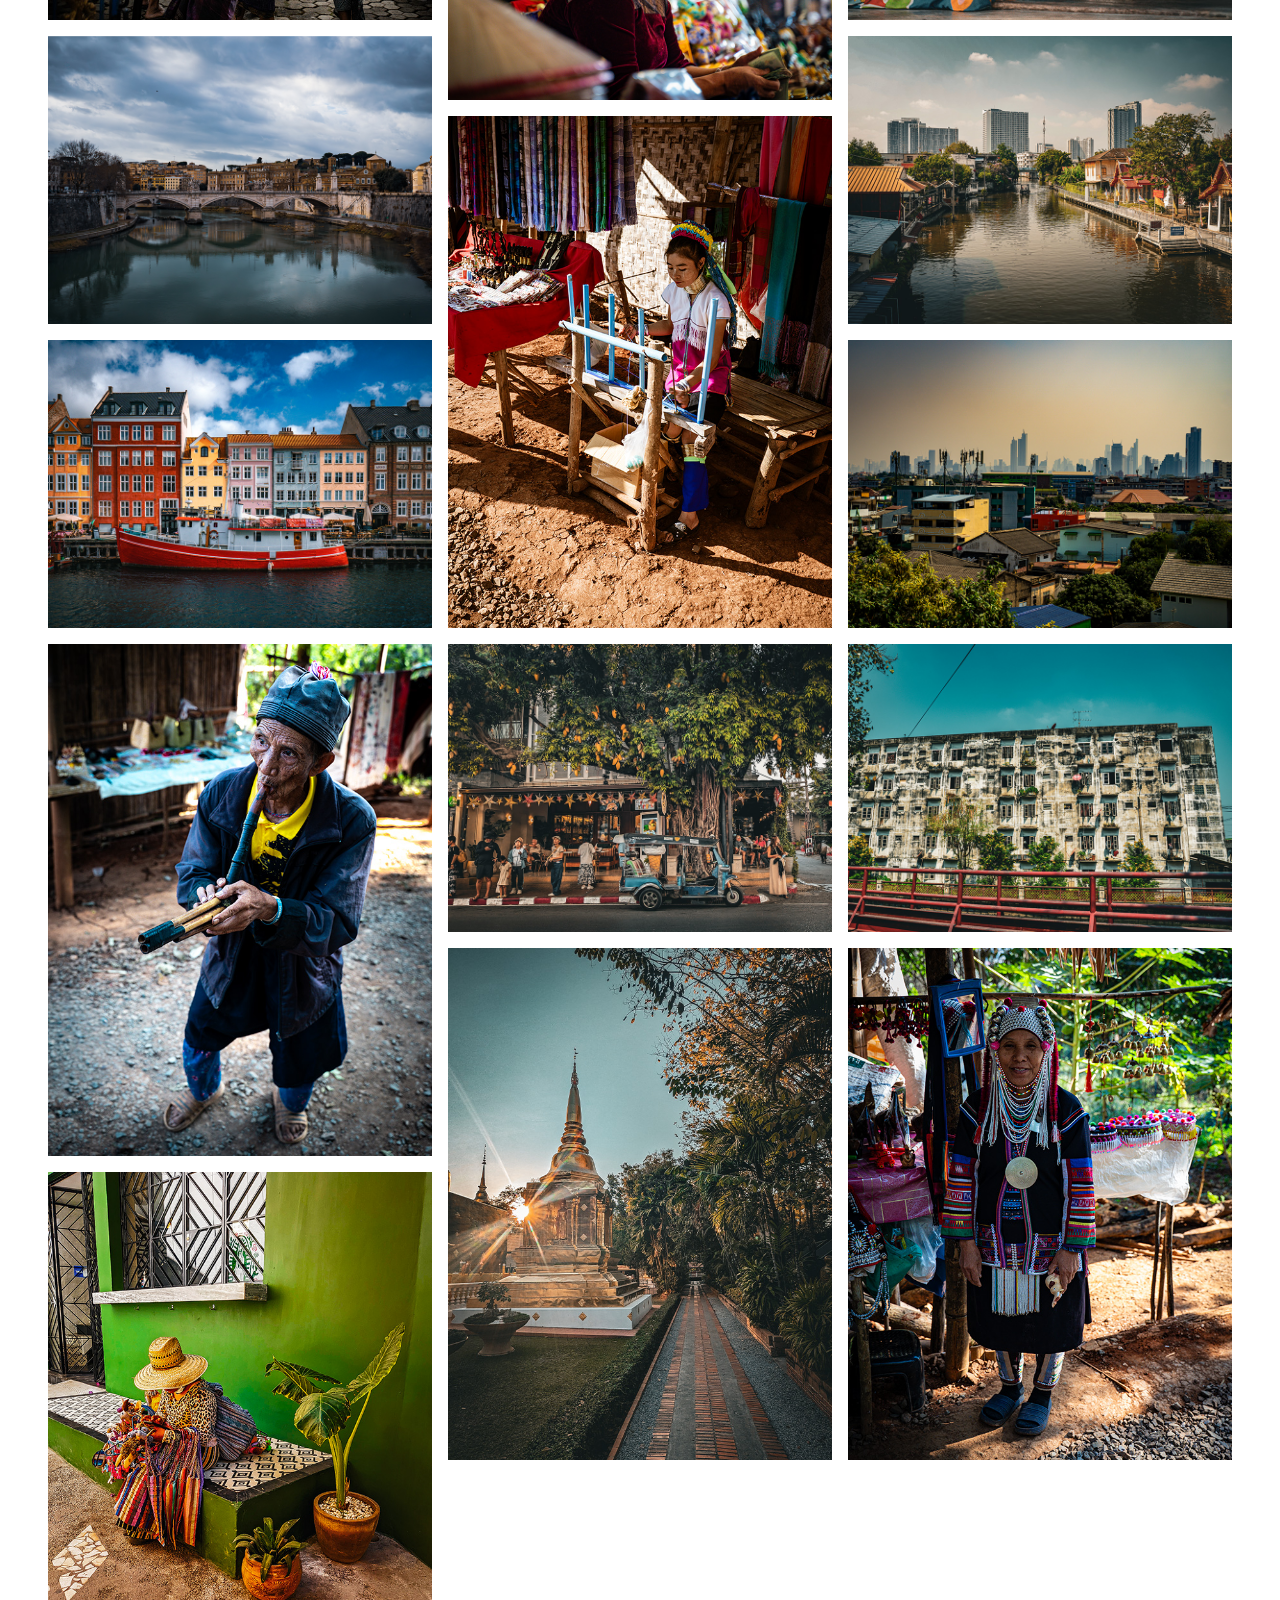
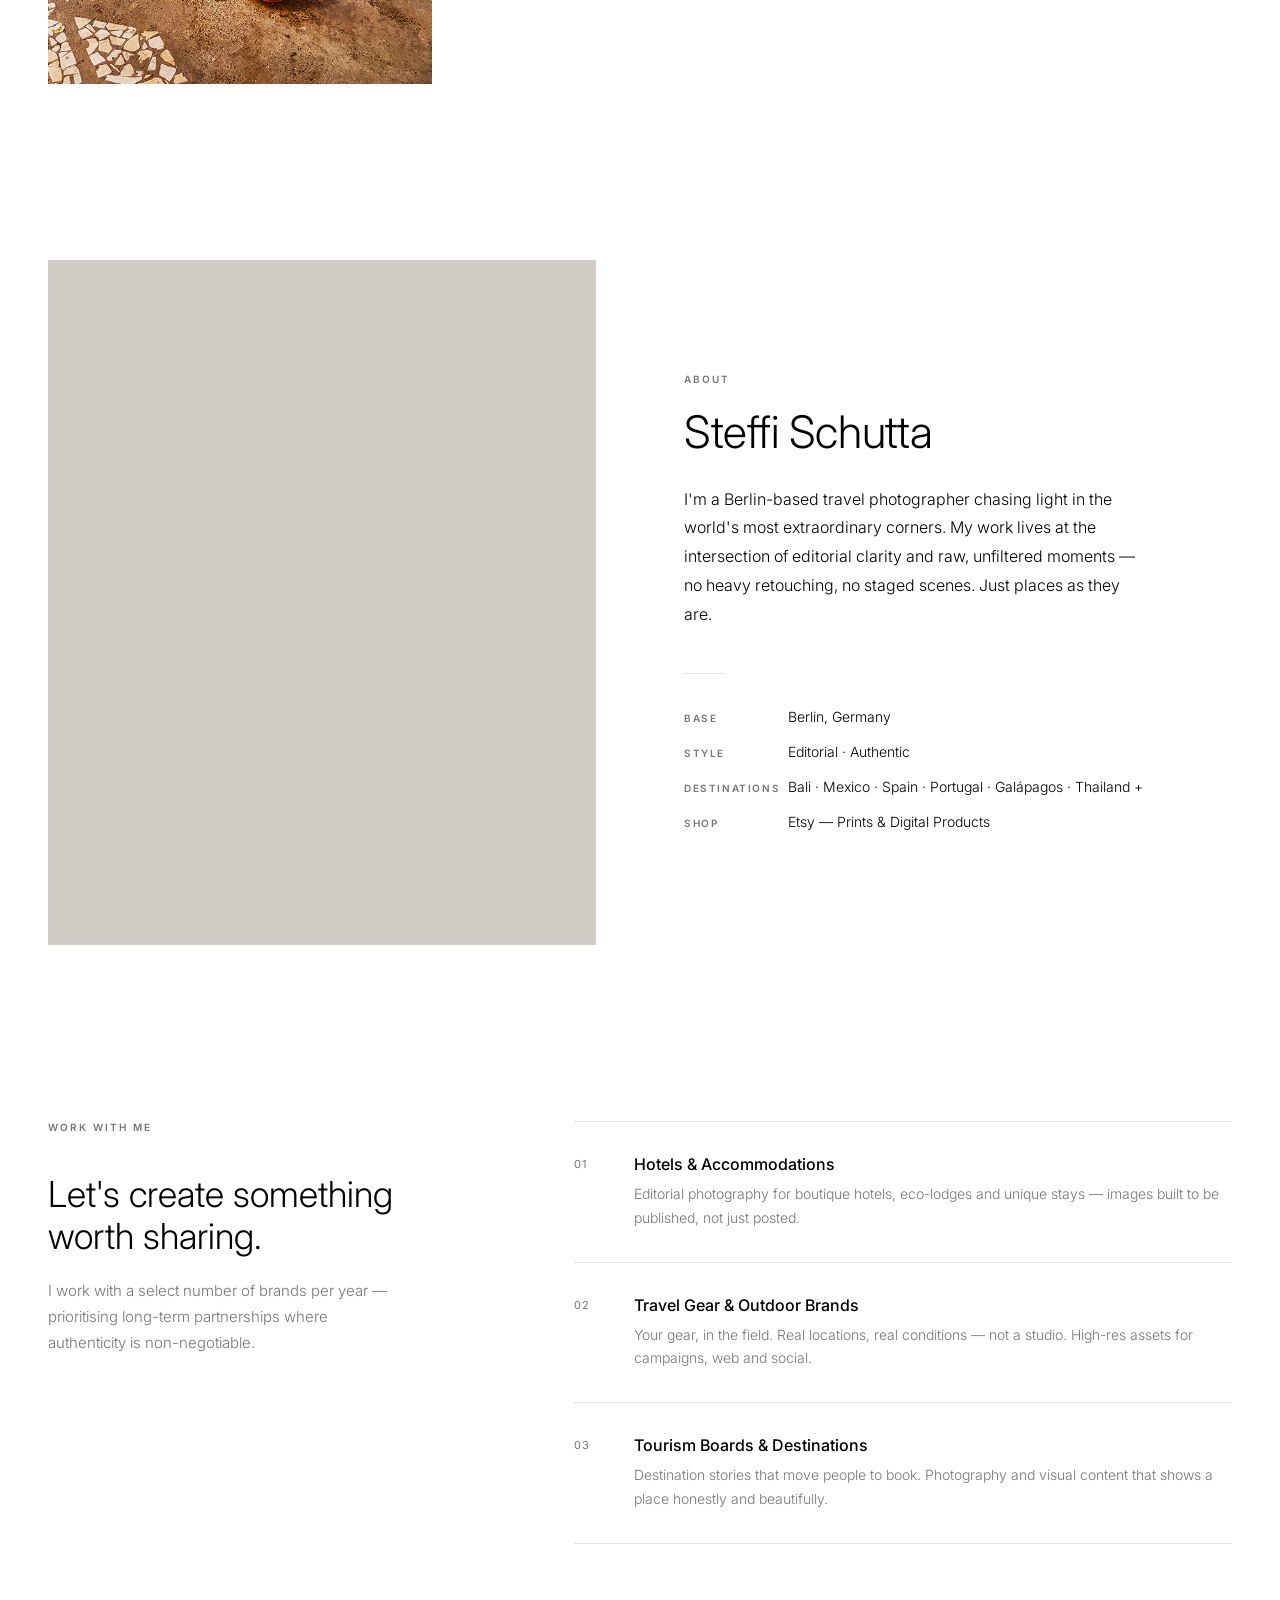
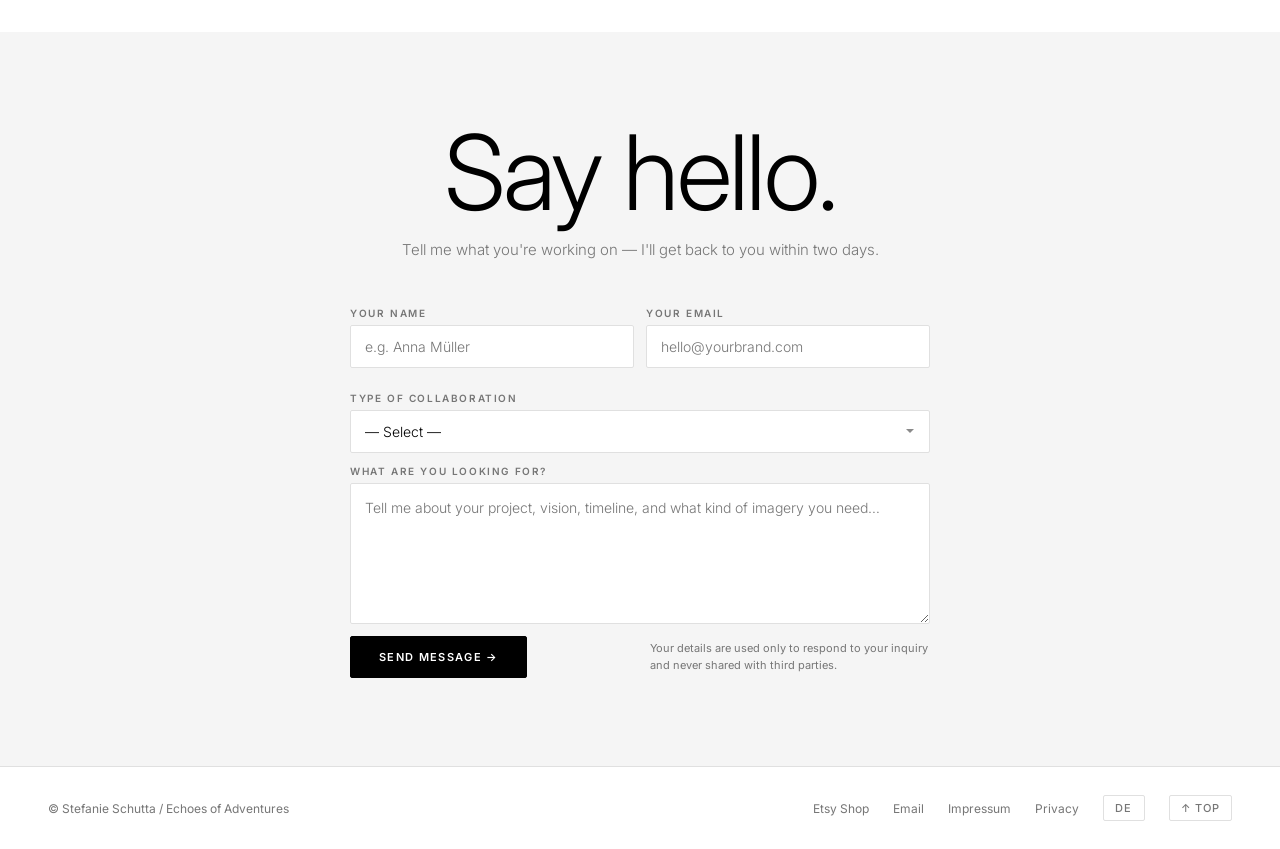
==== commit b5ef7895: "Add files via upload" ====
--- a/index.html
+++ b/index.html
@@ -12,6 +12,11 @@
   <link rel="preconnect" href="https://fonts.gstatic.com" crossorigin />
   <link href="https://fonts.googleapis.com/css2?family=Inter:wght@300;400;500;600&display=swap" rel="stylesheet" />
   <link rel="stylesheet" href="style.css" />
+  <!-- Favicon -->
+  <link rel="icon" type="image/svg+xml" href="images/favicon.svg" />
+  <link rel="icon" type="image/png" sizes="32x32" href="images/favicon-32.png" />
+  <link rel="icon" type="image/png" sizes="16x16" href="images/favicon-16.png" />
+  <link rel="apple-touch-icon" sizes="180x180" href="images/favicon-180.png" />
 </head>
 <body>
 
@@ -36,7 +41,7 @@
 
       <div class="nav-right">
         <a
-          href="mailto:stefanieschutta@gmail.com"
+          href="#contact"
           class="nav-cta"
           data-en="Get in touch"
           data-de="Anfragen"
@@ -81,7 +86,7 @@
     <a href="#about"       class="mobile-nav-link" data-en="About"         data-de="Über mich">About</a>
     <a href="#collaborate" class="mobile-nav-link" data-en="Collaborate"   data-de="Kollaboration">Collaborate</a>
     <a href="#contact"     class="mobile-nav-link" data-en="Contact"       data-de="Kontakt">Contact</a>
-    <a href="#contact"     class="mobile-nav-link" style="font-size:14px;letter-spacing:0.14em;margin-top:8px;" data-en="Get in touch →" data-de="Anfragen →">Get in touch →</a>
+    <a href="#contact" class="mobile-nav-link" style="font-size:14px;letter-spacing:0.14em;margin-top:8px;" data-en="Get in touch →" data-de="Anfragen →">Get in touch →</a>
 
     <button id="mobile-lang" class="mobile-lang-toggle btn-lang" onclick="toggleLanguage()" type="button">DE</button>
   </div>
@@ -195,7 +200,7 @@
               class="about-image"
               style="background-image: url('images/about.jpg');"
               role="img"
-              aria-label="Stefanie Schutta, travel photographer"
+              aria-label="Steffi Schutta, travel photographer"
             ></div>
           </div>
 
@@ -211,8 +216,8 @@
             <h2
               id="about-heading"
               class="about-name"
-              data-en="Stefanie Schutta"
-              data-de="Stefanie Schutta"
+              data-en="Steffi Schutta"
+              data-de="Steffi Schutta"
             >Steffi Schutta</h2>
 
             <p
@@ -297,14 +302,6 @@
               data-en="I work with a select number of brands per year — prioritising long-term partnerships where authenticity is non-negotiable."
               data-de="Ich arbeite jedes Jahr mit einer ausgewählten Anzahl von Marken — mit Fokus auf langfristige Partnerschaften, bei denen Authentizität nicht verhandelbar ist."
             >I work with a select number of brands per year — prioritising long-term partnerships where authenticity is non-negotiable.</p>
-
-            <a
-              id="collab-cta"
-              href="mailto:stefanieschutta@gmail.com"
-              class="btn-primary"
-              data-en="Get in touch"
-              data-de="Jetzt anfragen"
-            >Get in touch</a>
           </div>
 
           <!-- Collaboration types -->
--- a/style.css
+++ b/style.css
@@ -1142,6 +1142,15 @@
 @media (max-width: 480px) {
   .gallery-grid { columns: 1; }
 
+  .hero {
+    height: 85vh;
+    min-height: 480px;
+  }
+
+  .hero-slide {
+    background-position: center top;
+  }
+
   .hero-title {
     font-size: clamp(18px, 5.5vw, 28px);
     letter-spacing: 0.06em;
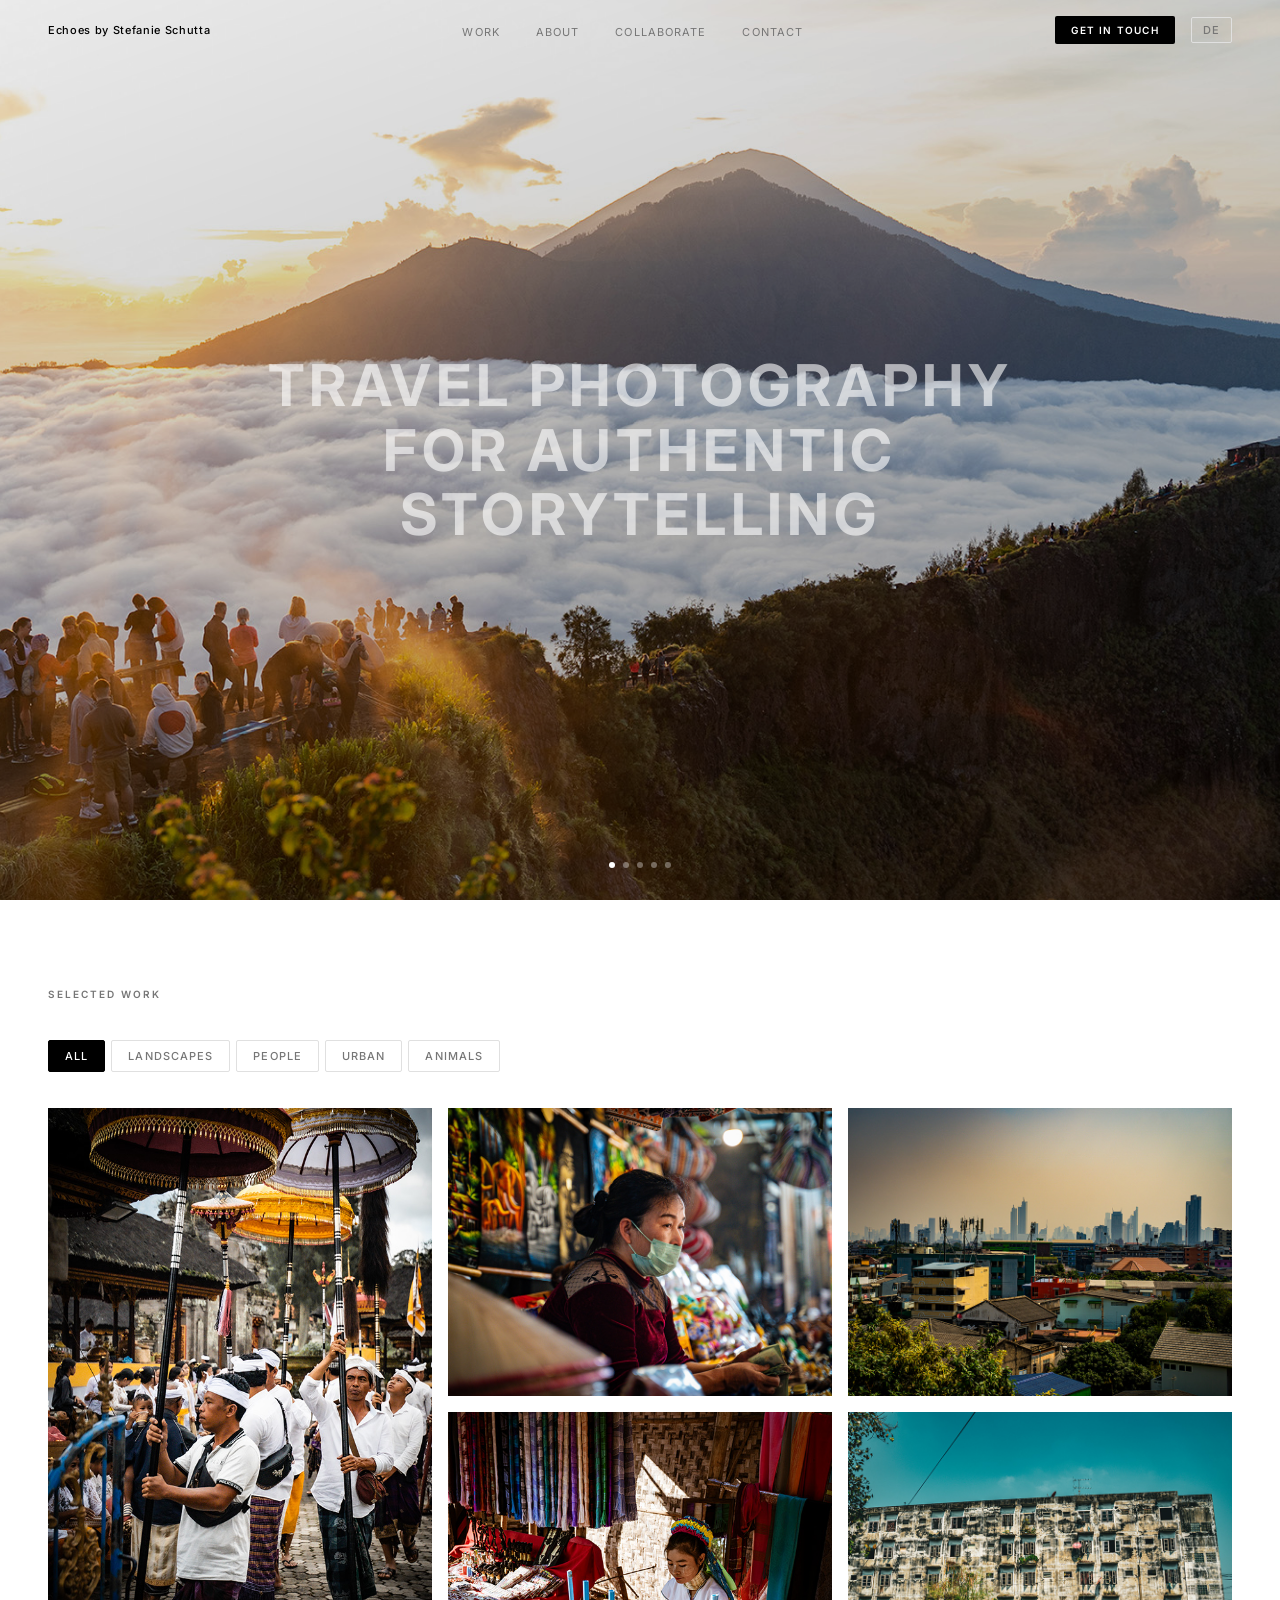
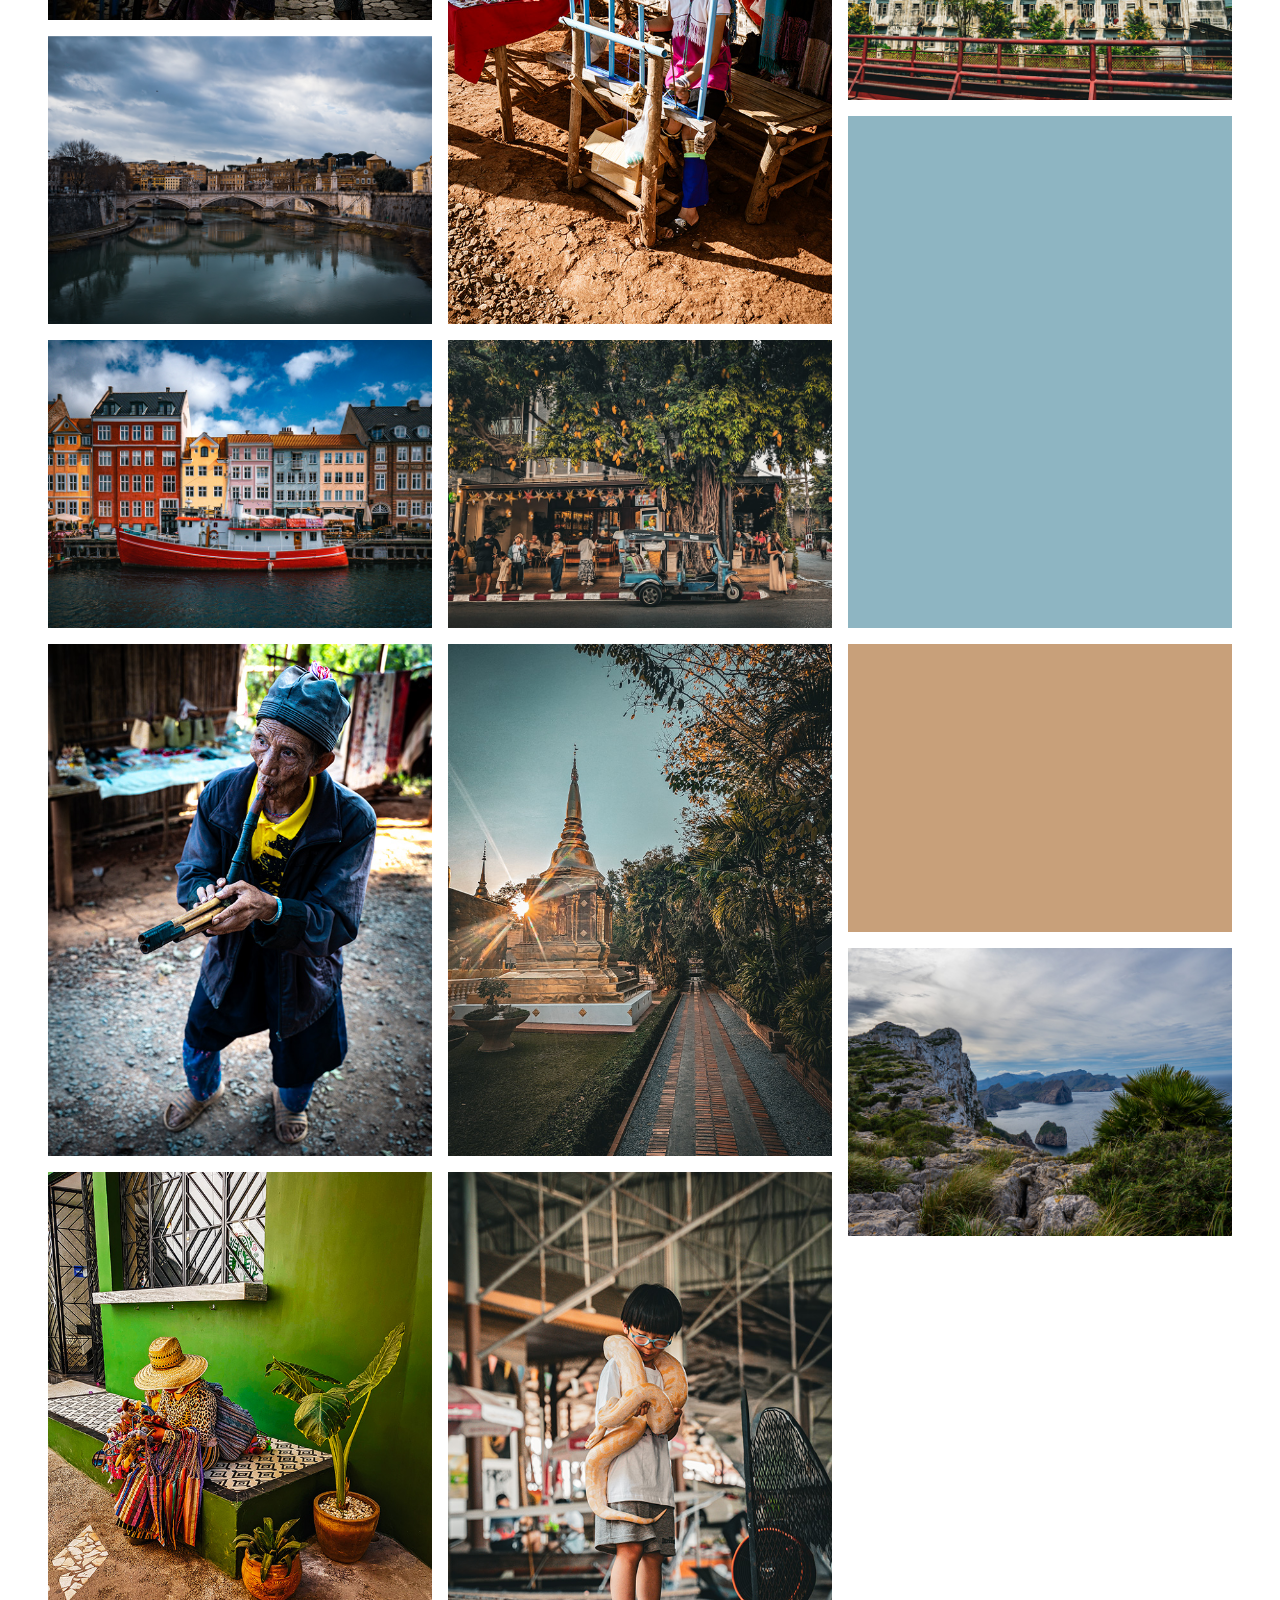
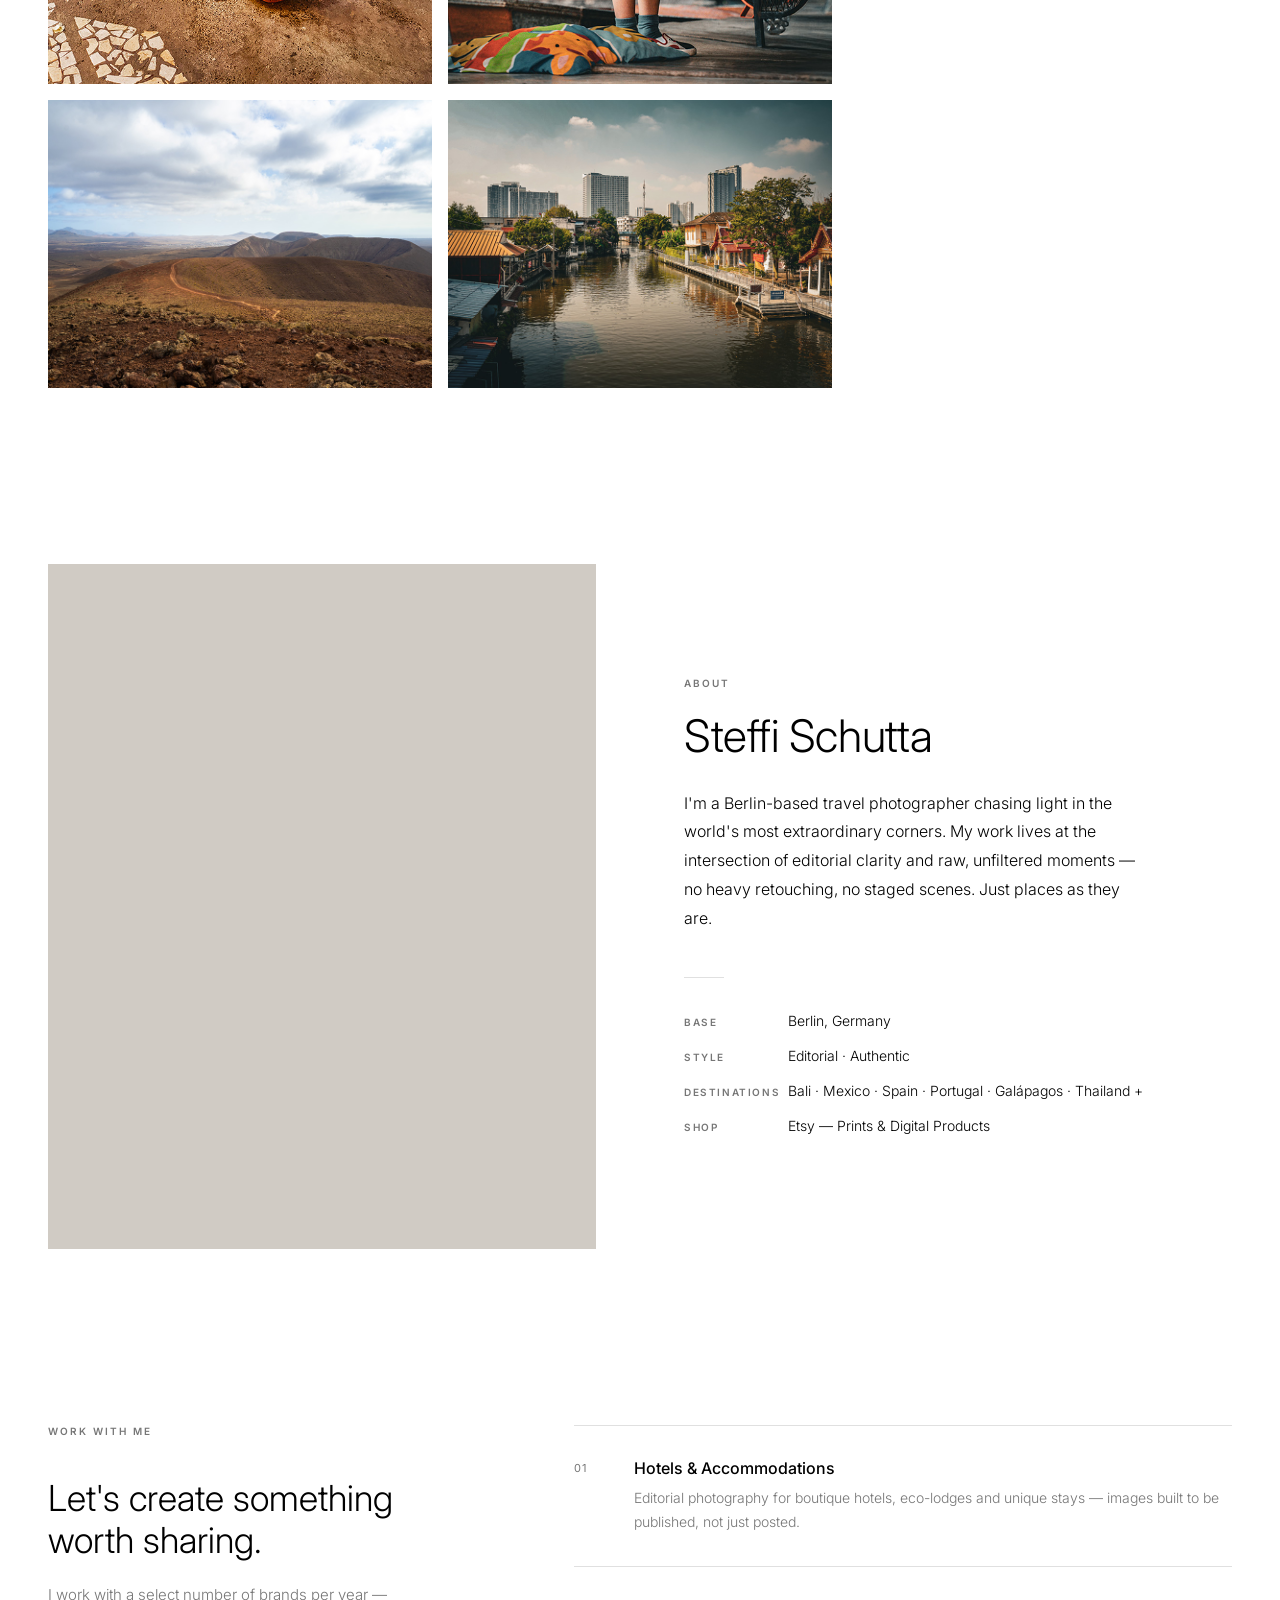
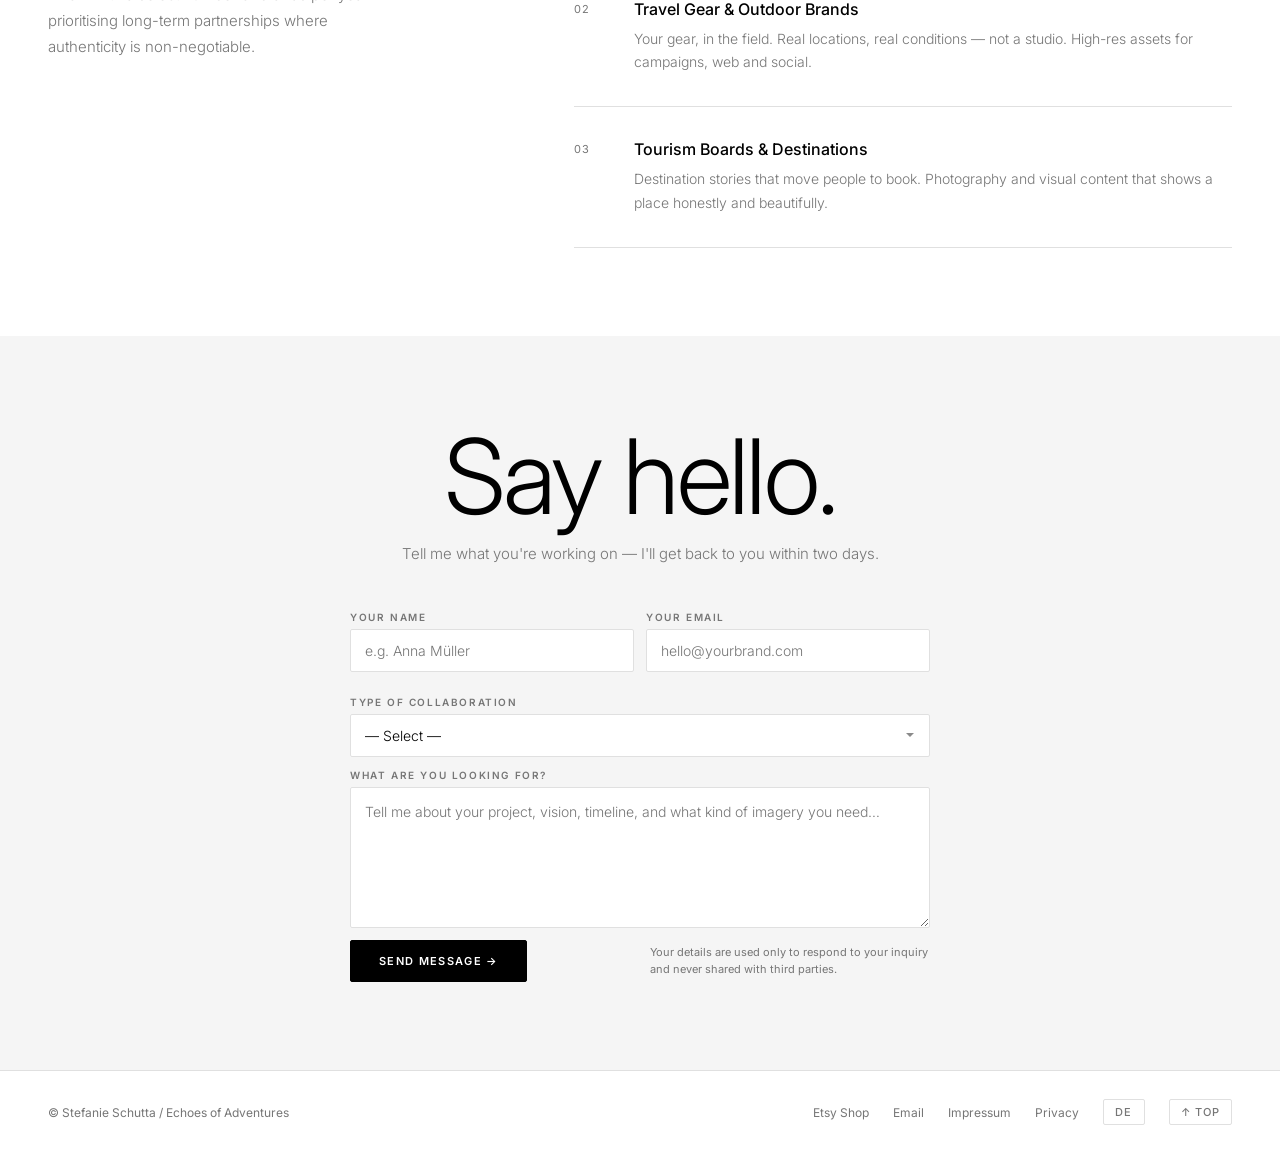
==== commit cbafdb76: "Add files via upload" ====
--- a/index.html
+++ b/index.html
@@ -118,7 +118,6 @@
 
       <!-- Dots + progress bar -->
       <div id="hero-dots" class="hero-dots" role="tablist" aria-label="Slides"></div>
-      <div id="hero-progress" class="hero-progress" role="progressbar" aria-hidden="true"></div>
 
       <!-- Slide arrows -->
       <button class="hero-arrow hero-arrow--prev" id="hero-prev" aria-label="Previous slide" type="button">
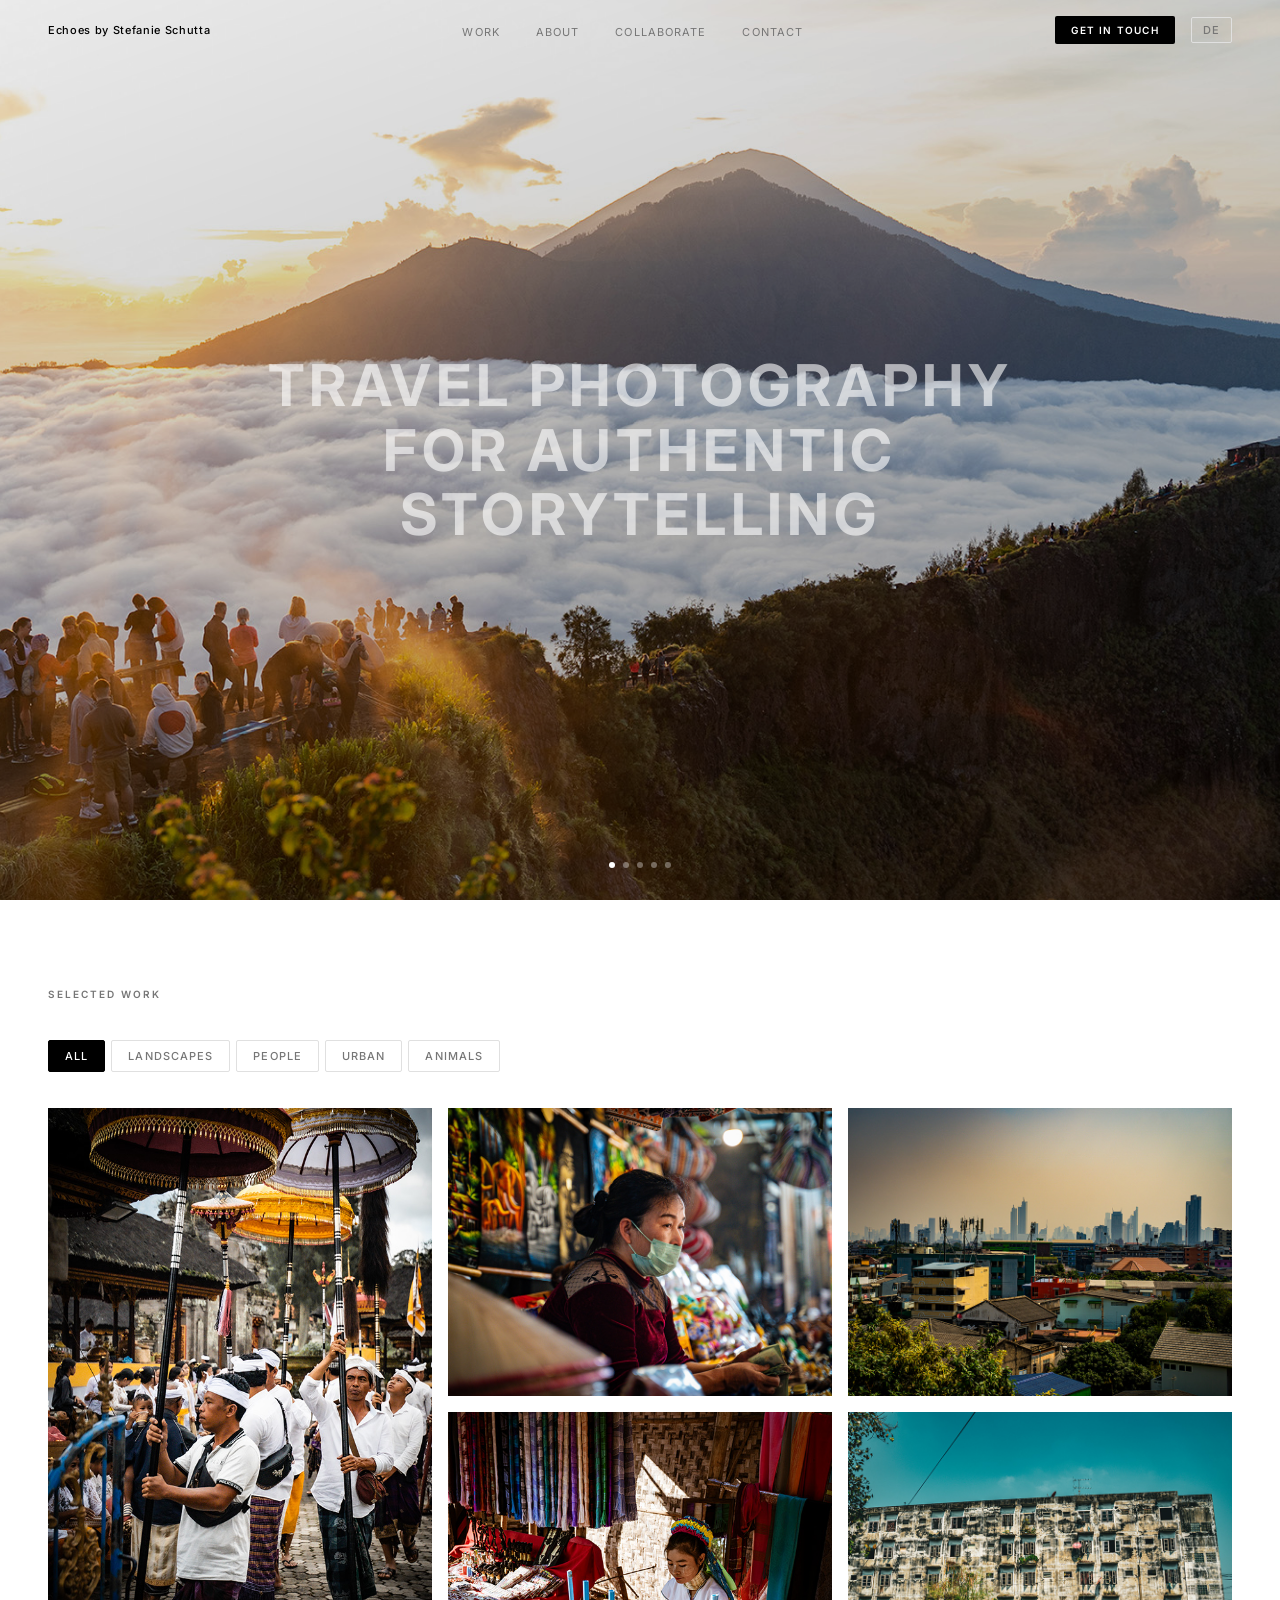
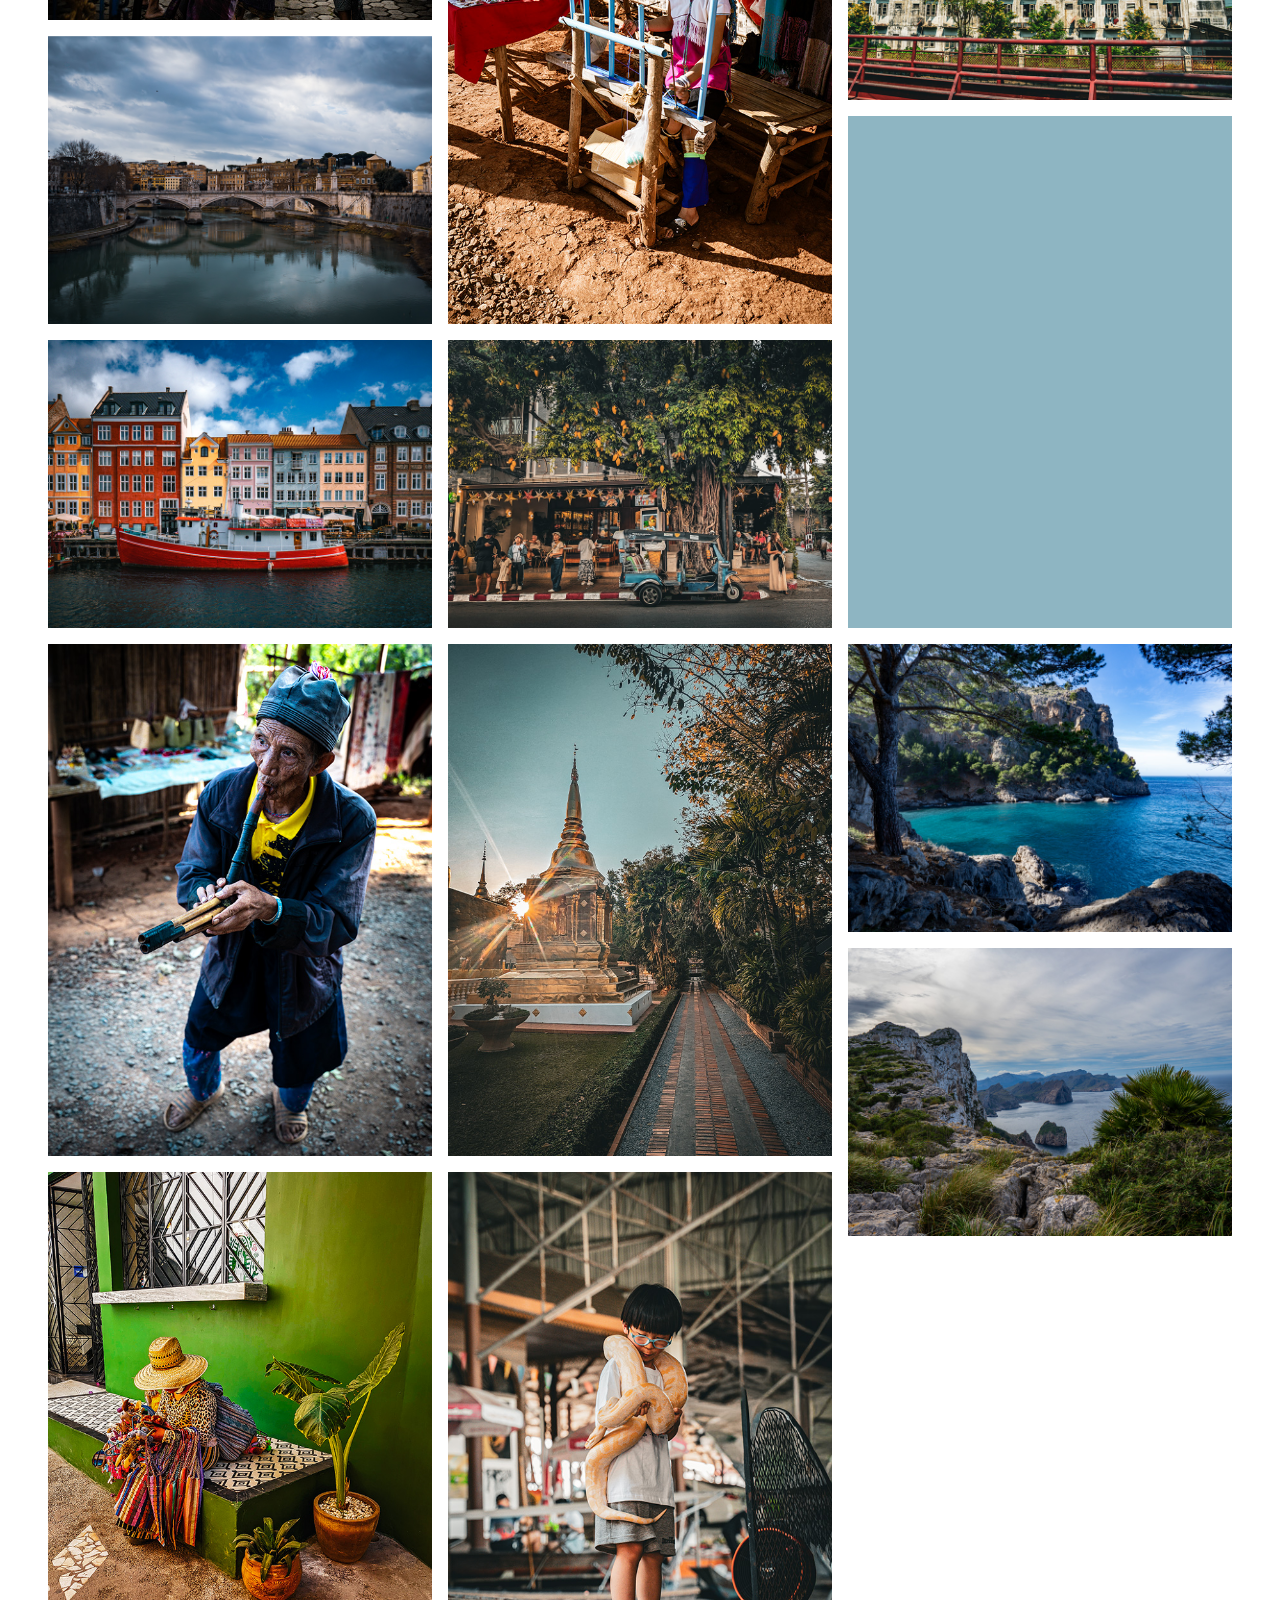
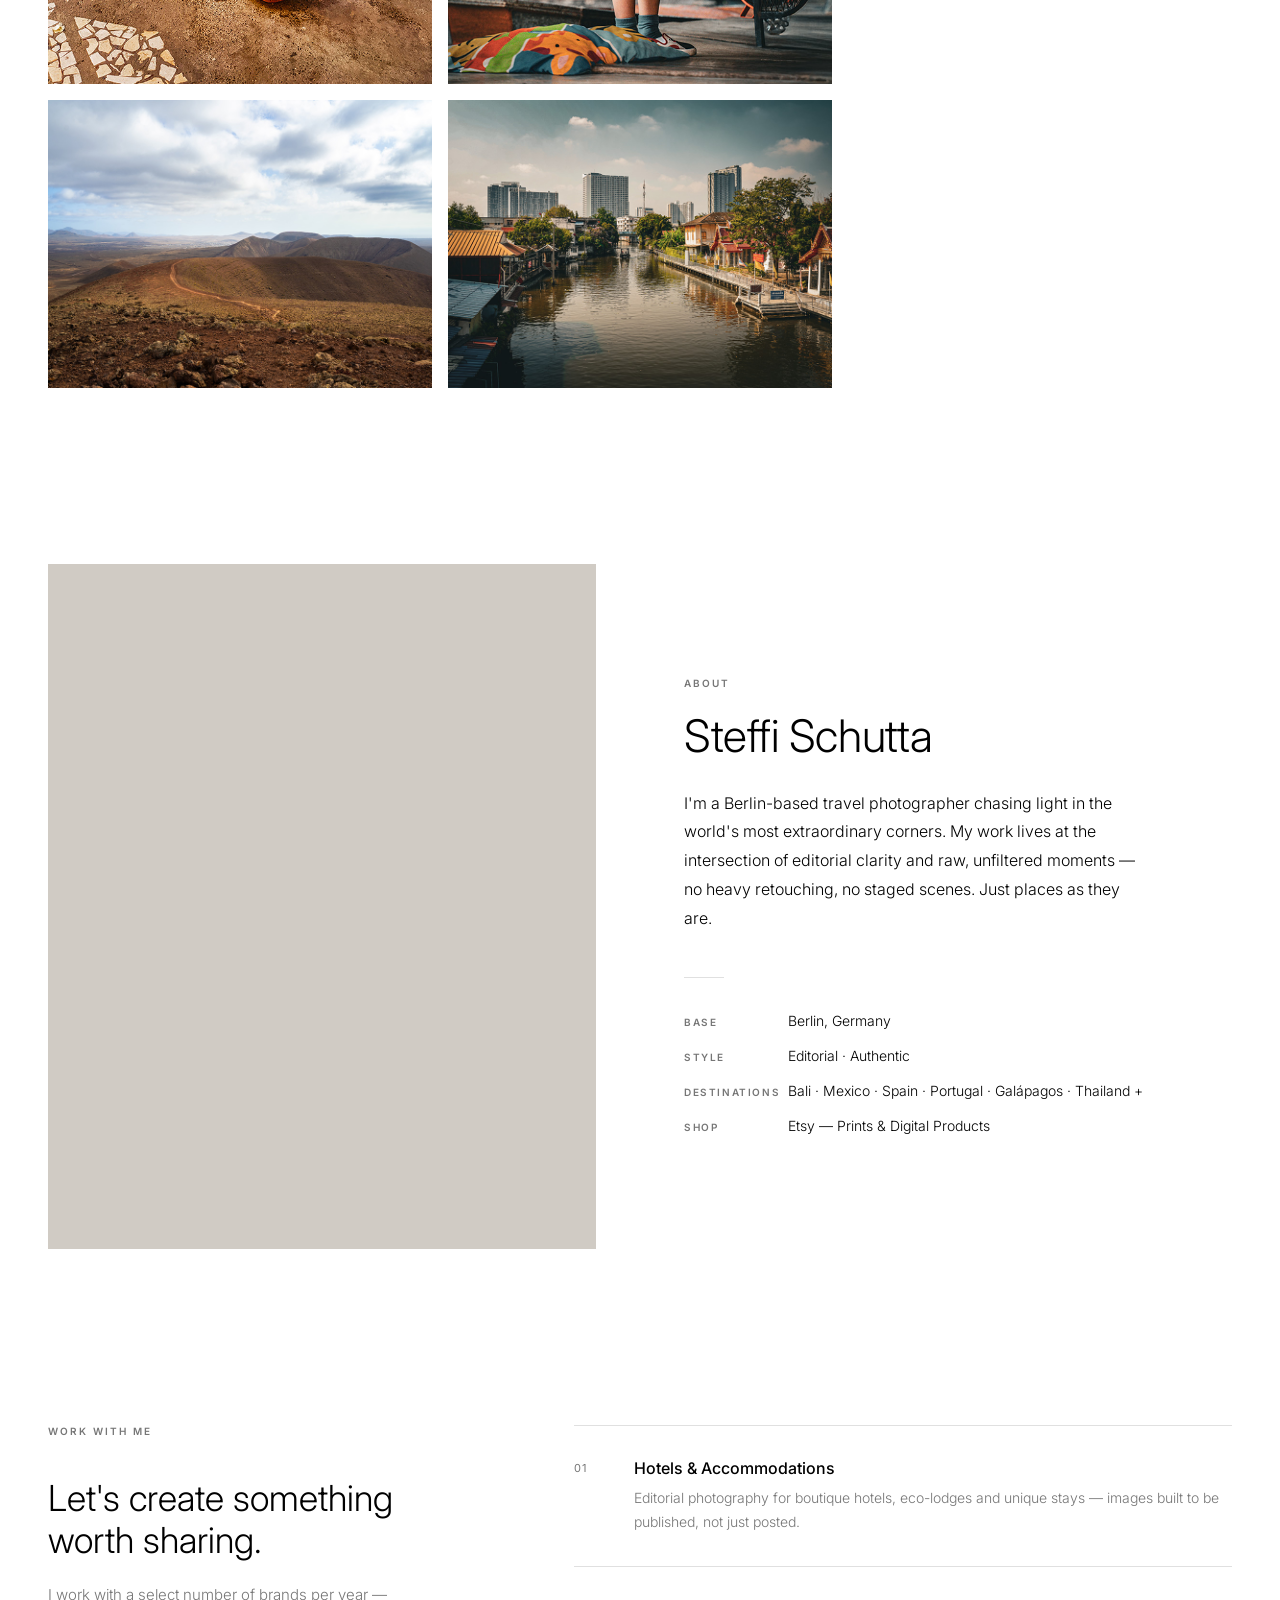
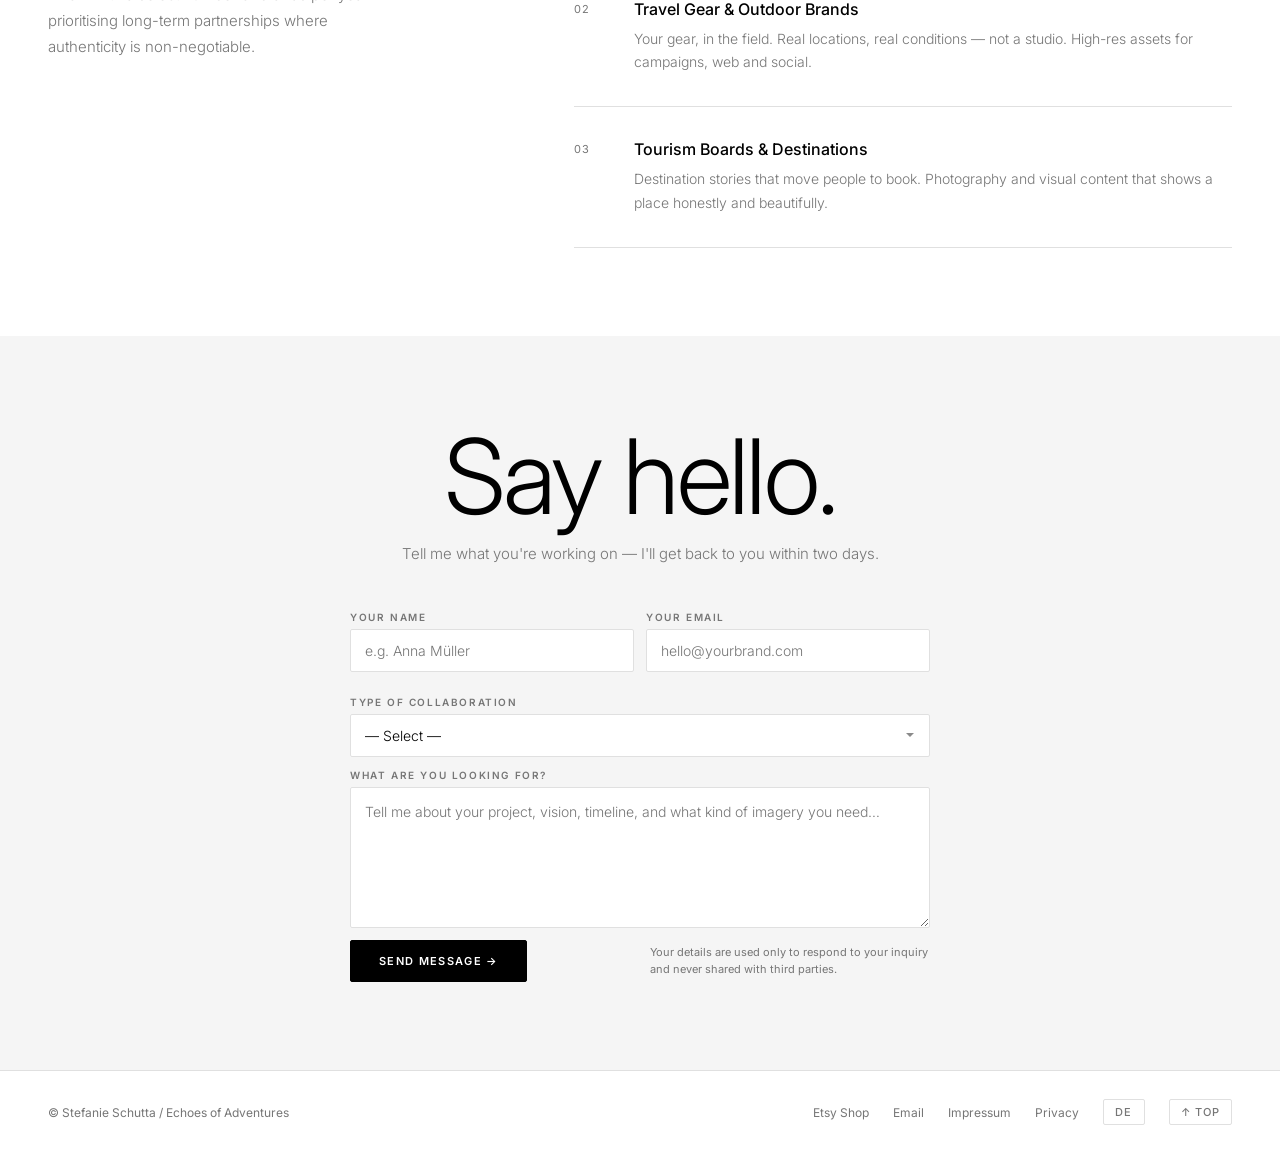
==== commit a2b9da3e: "Update index.html" ====
--- a/index.html
+++ b/index.html
@@ -397,7 +397,7 @@
         <form
           id="contact-form"
           class="contact-form"
-          action="https://formspree.io/f/REPLACE_WITH_YOUR_ID"
+          action="https://formspree.io/f/mnjkjlgk"
           method="POST"
           novalidate
         >
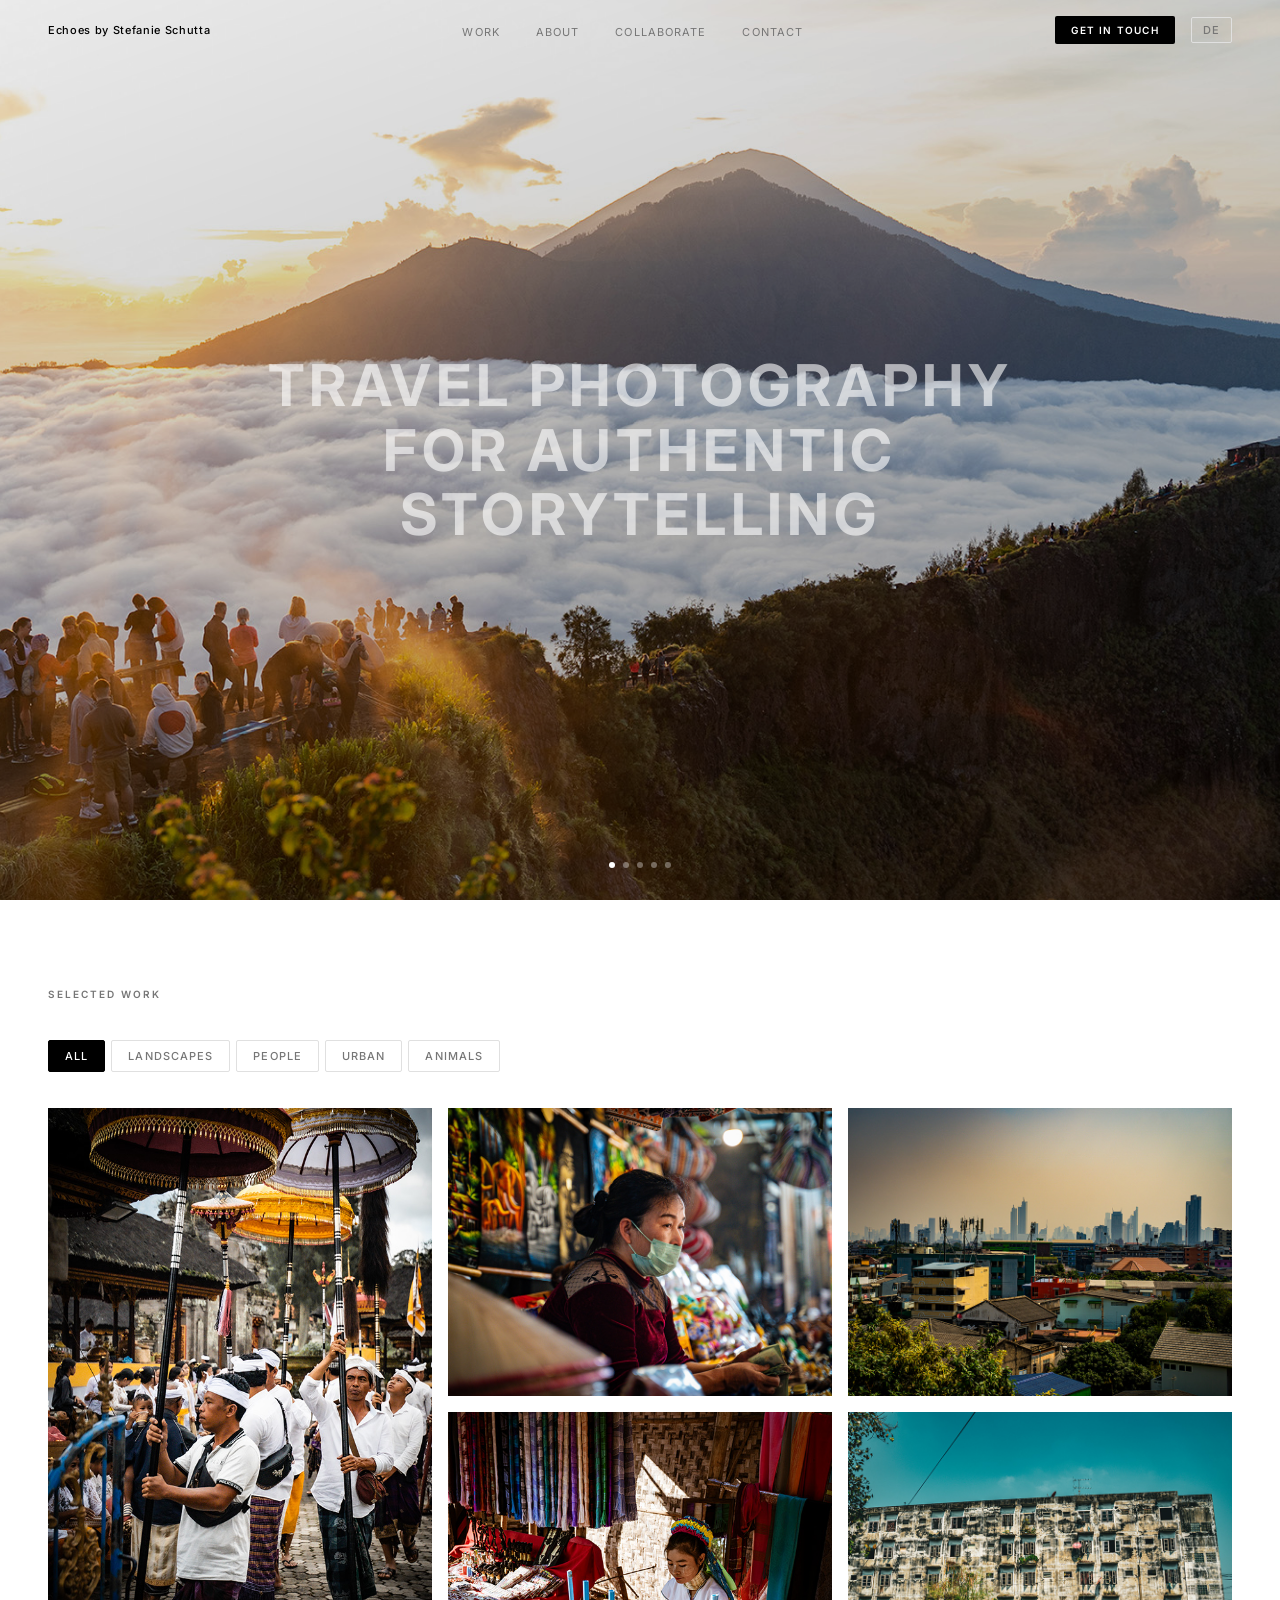
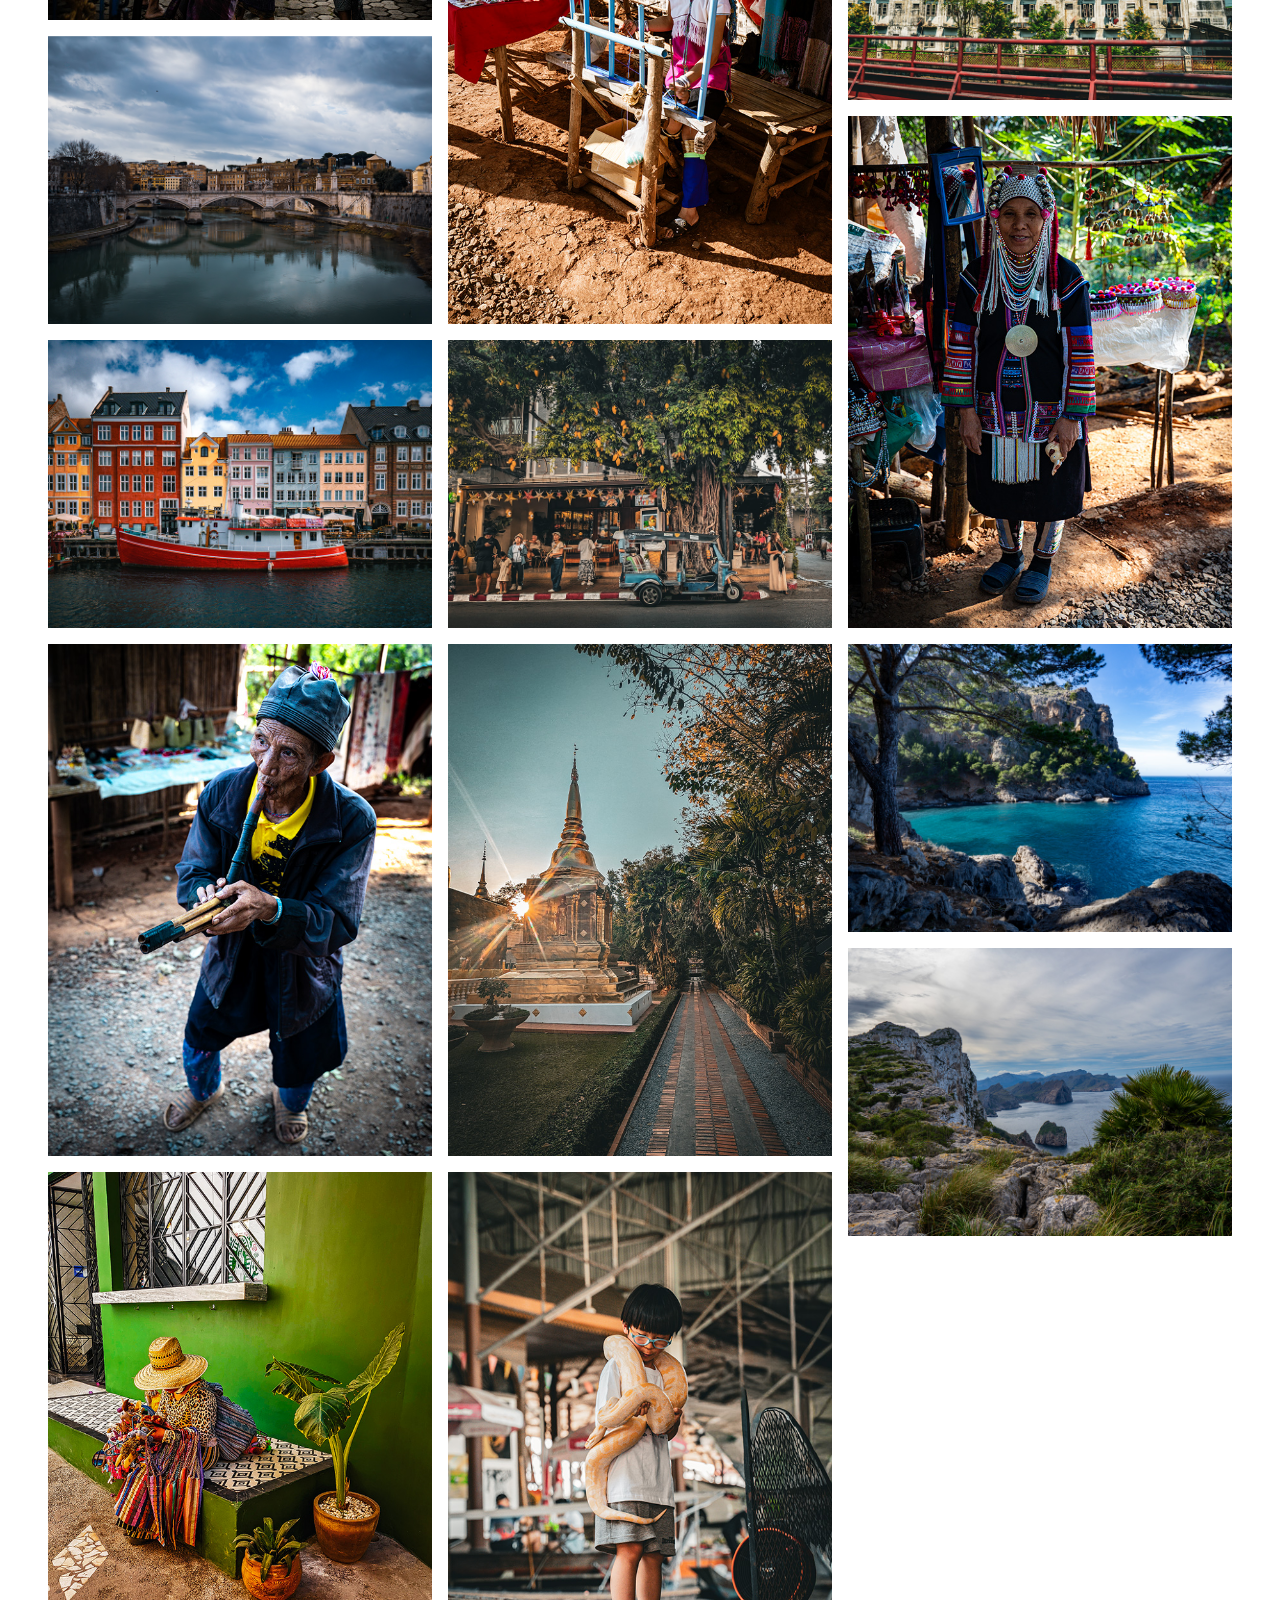
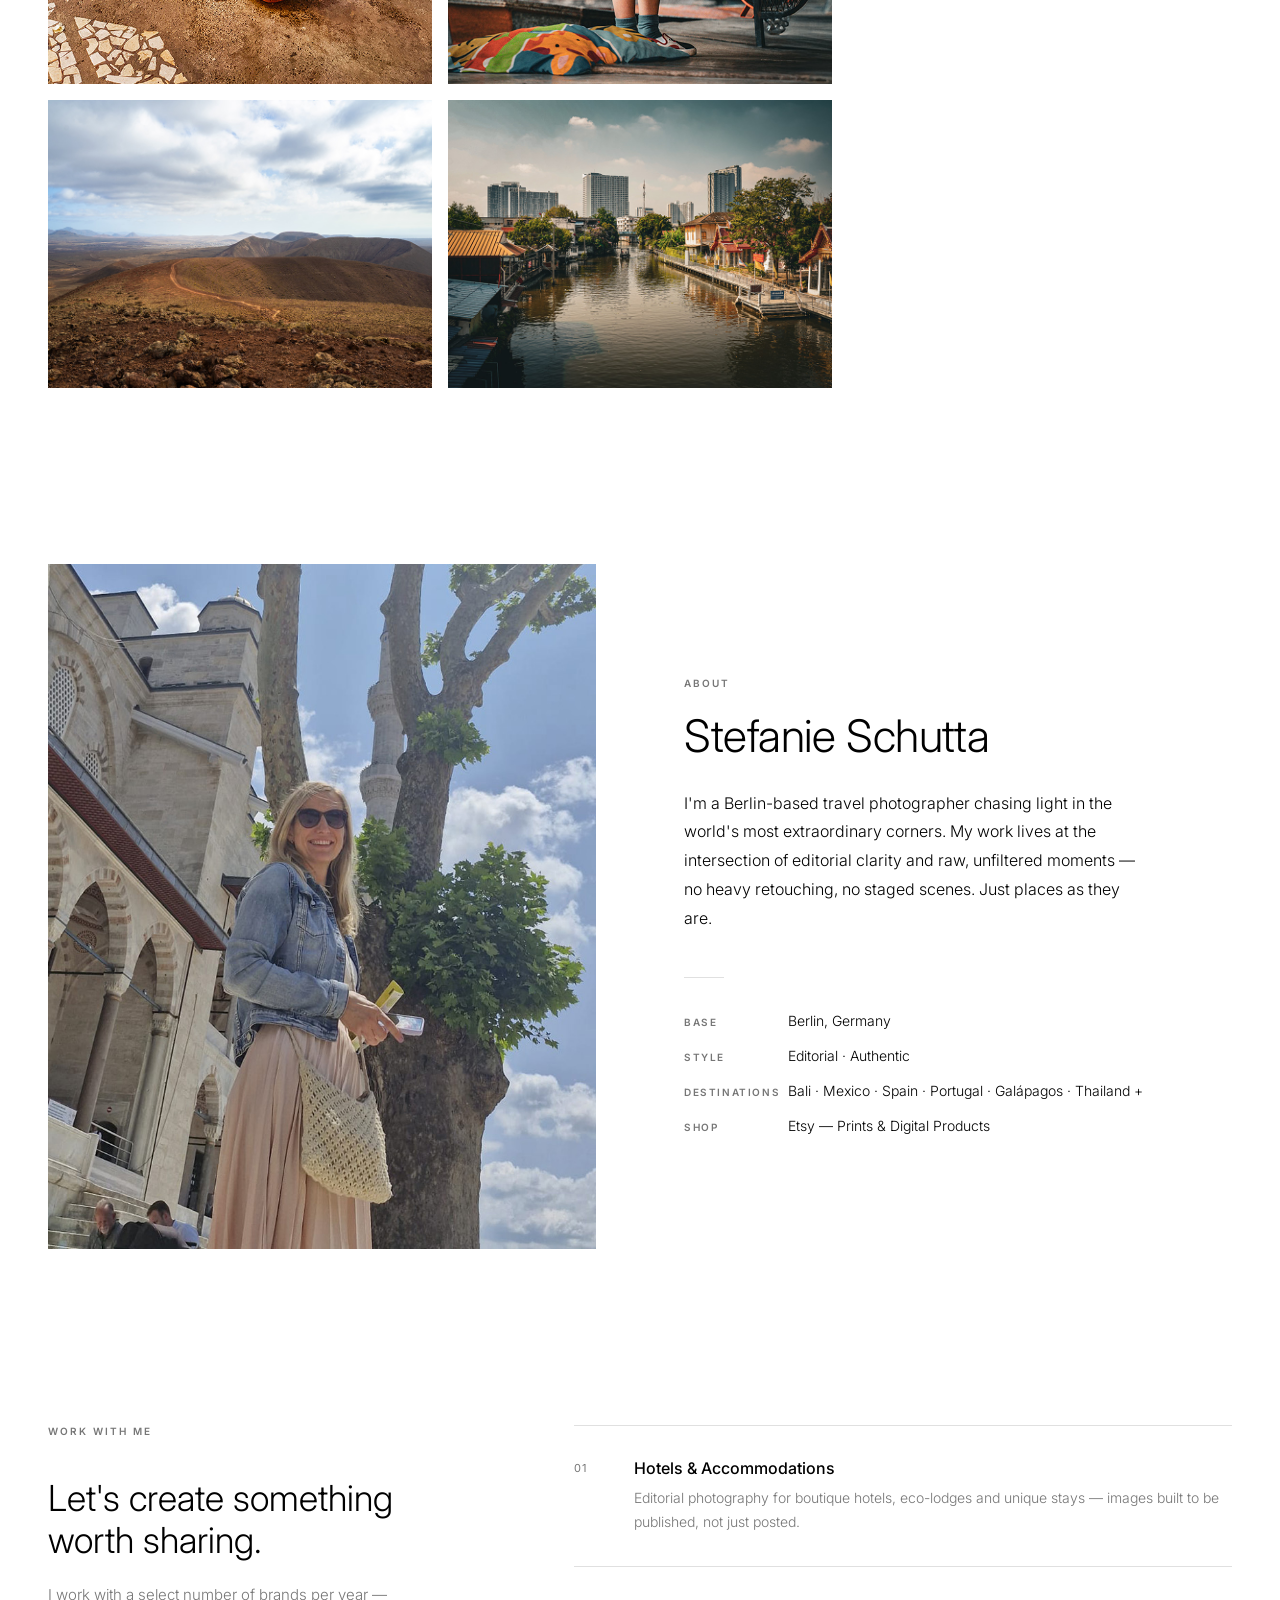
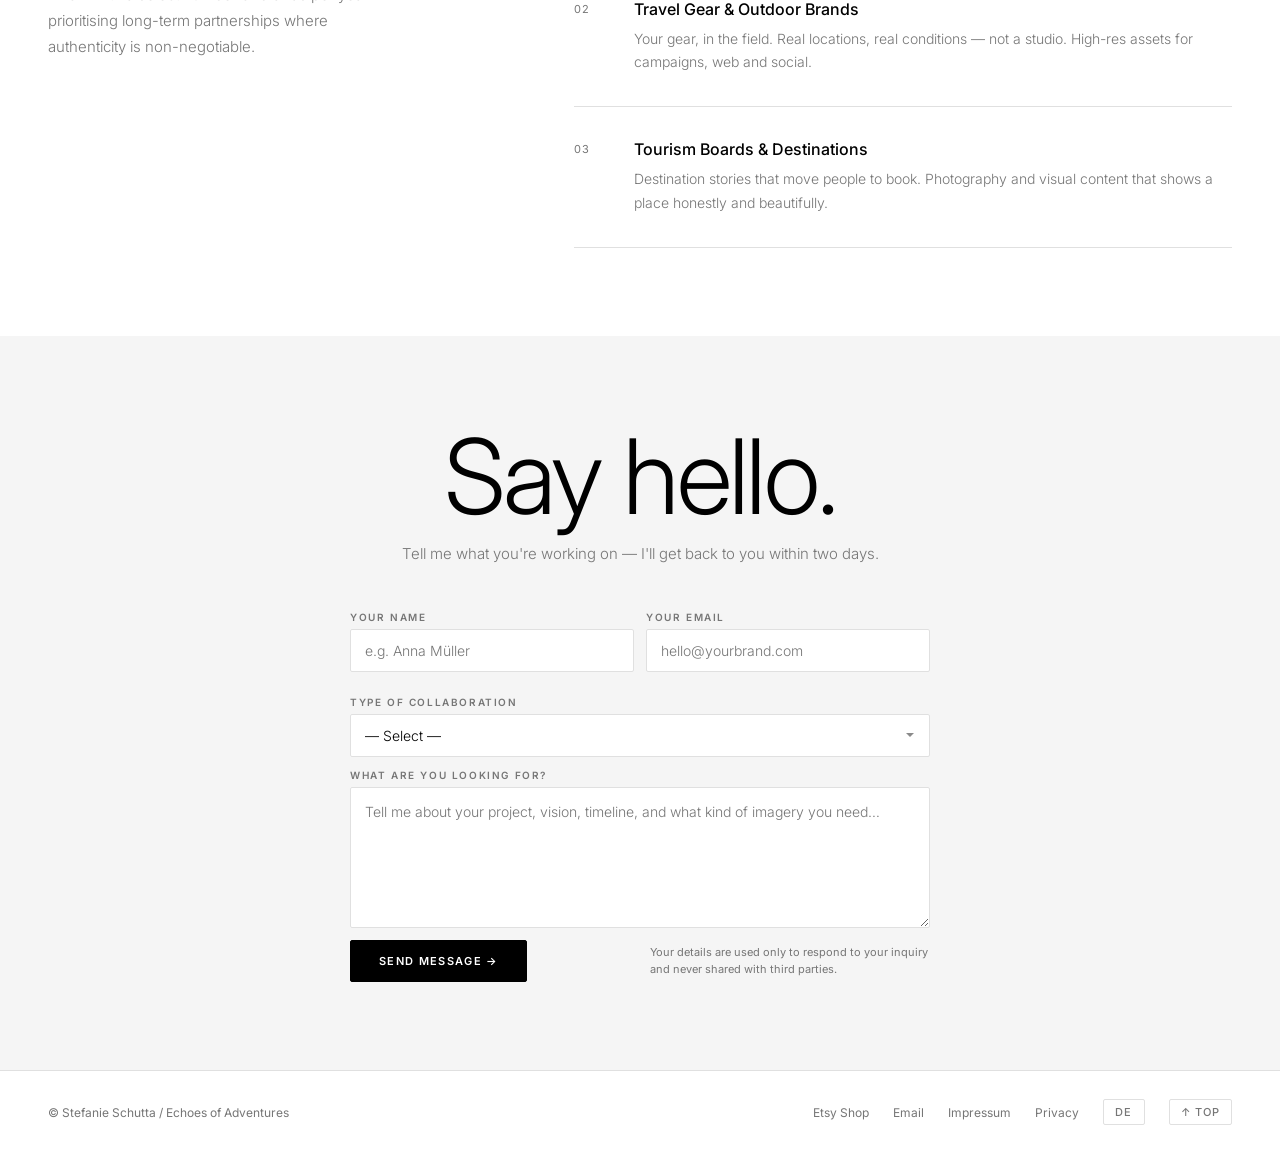
==== commit a5a8be7f: "Update index.html" ====
--- a/index.html
+++ b/index.html
@@ -199,7 +199,7 @@
               class="about-image"
               style="background-image: url('images/about.jpg');"
               role="img"
-              aria-label="Steffi Schutta, travel photographer"
+              aria-label="Stefanie Schutta, travel photographer"
             ></div>
           </div>
 
@@ -215,8 +215,8 @@
             <h2
               id="about-heading"
               class="about-name"
-              data-en="Steffi Schutta"
-              data-de="Steffi Schutta"
+              data-en="Stefanie Schutta"
+              data-de="Stefanie Schutta"
             >Steffi Schutta</h2>
 
             <p
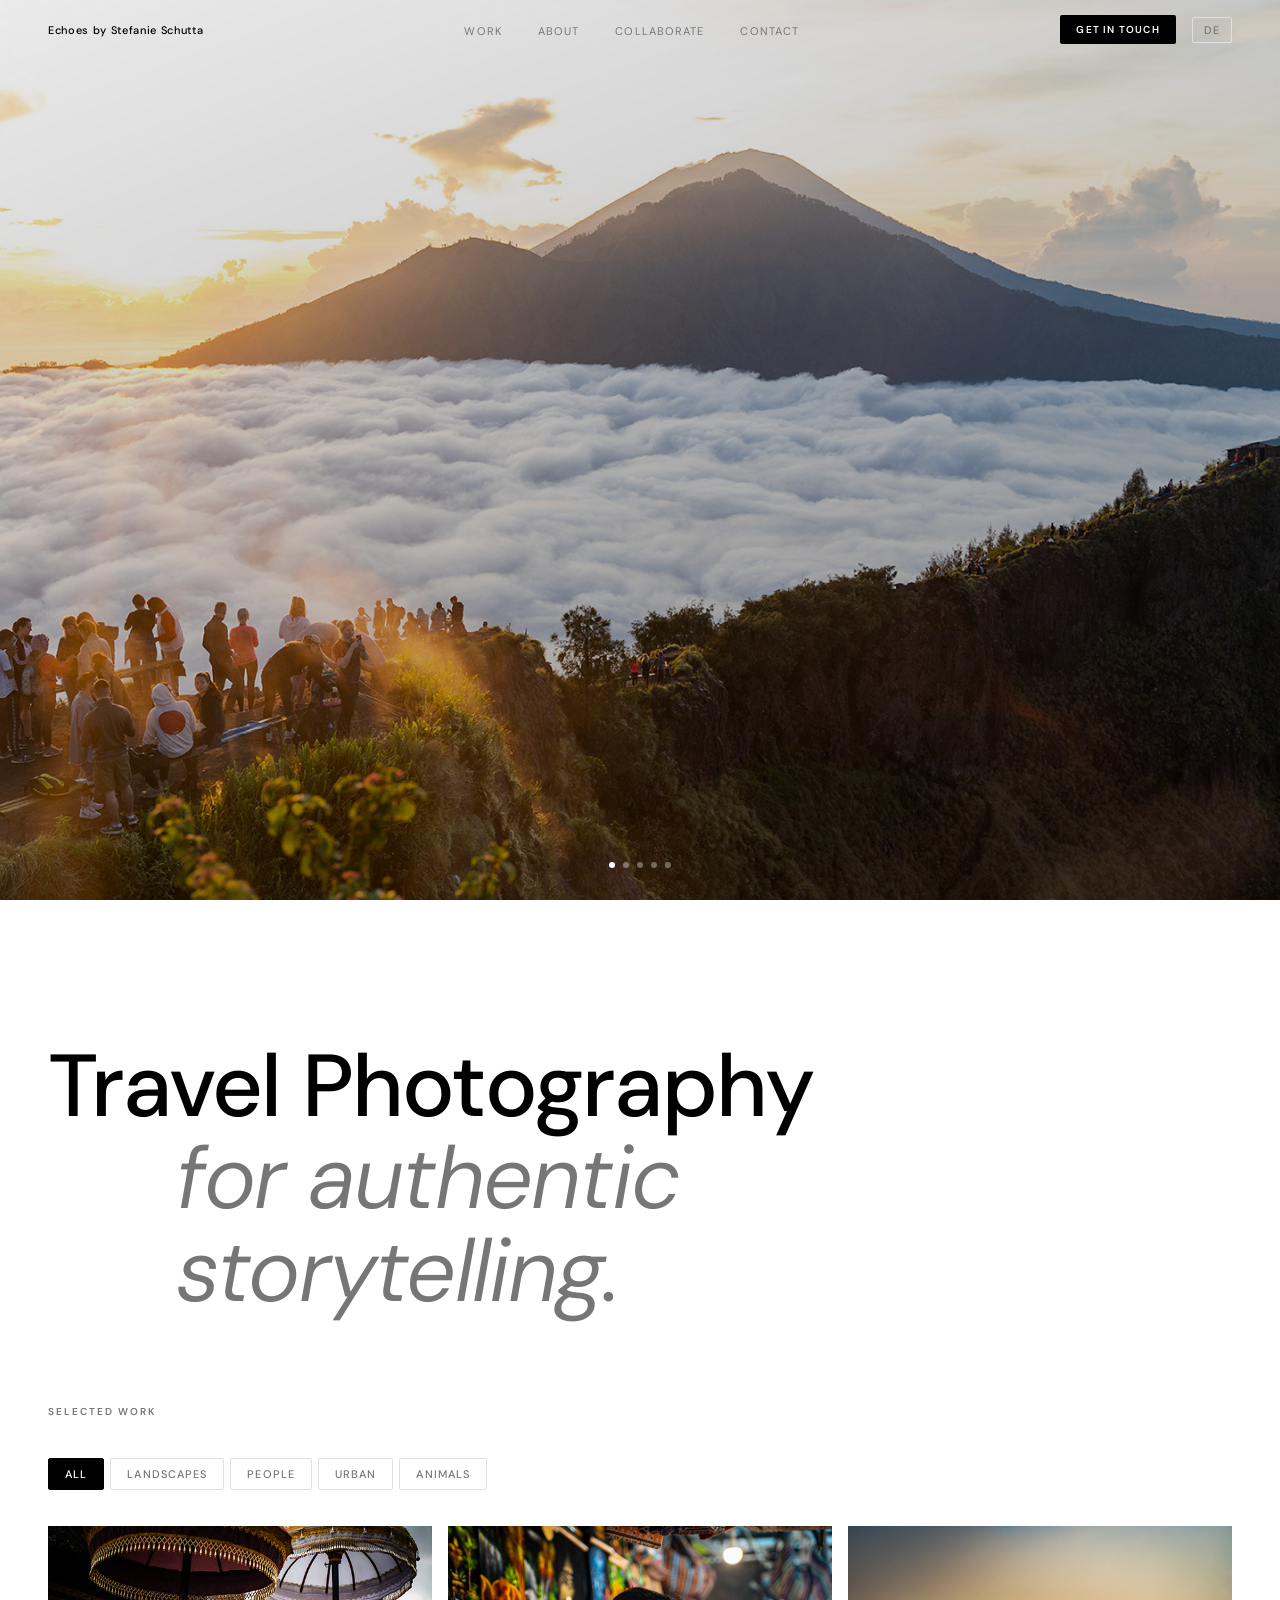
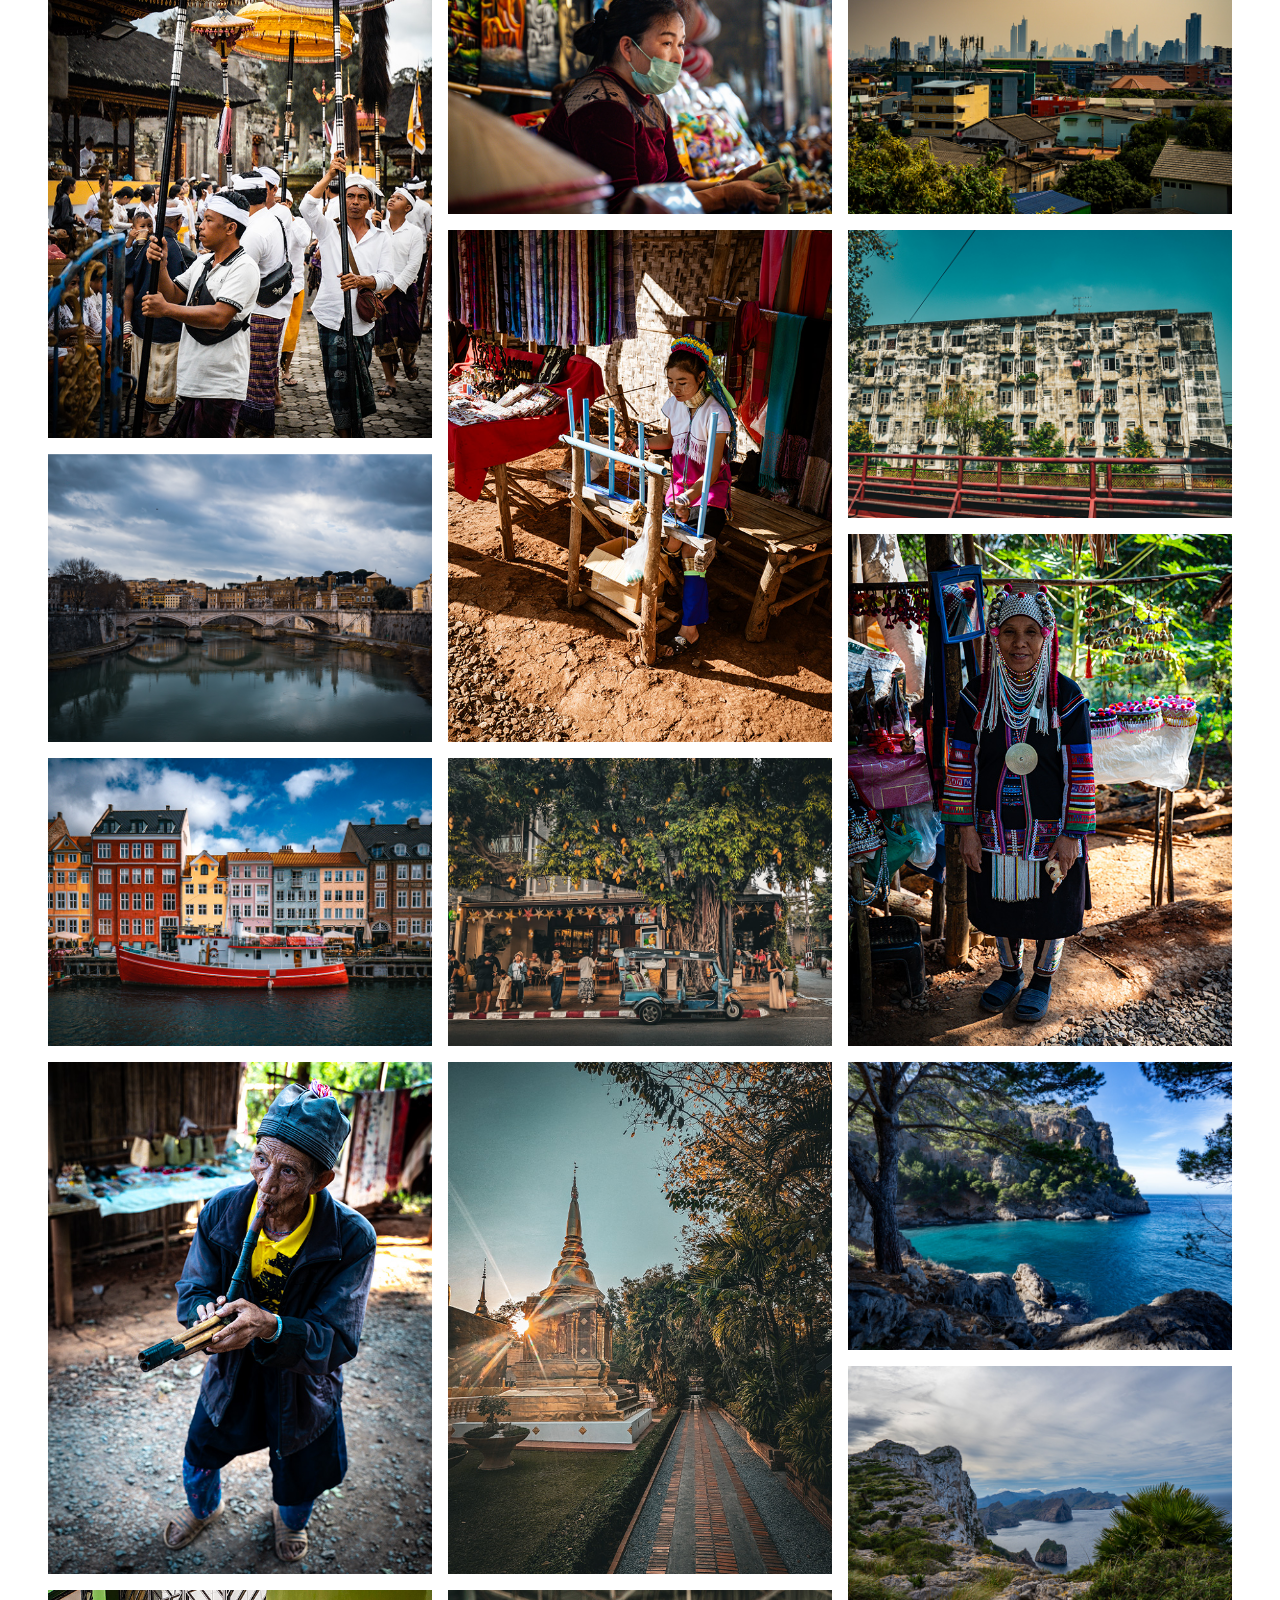
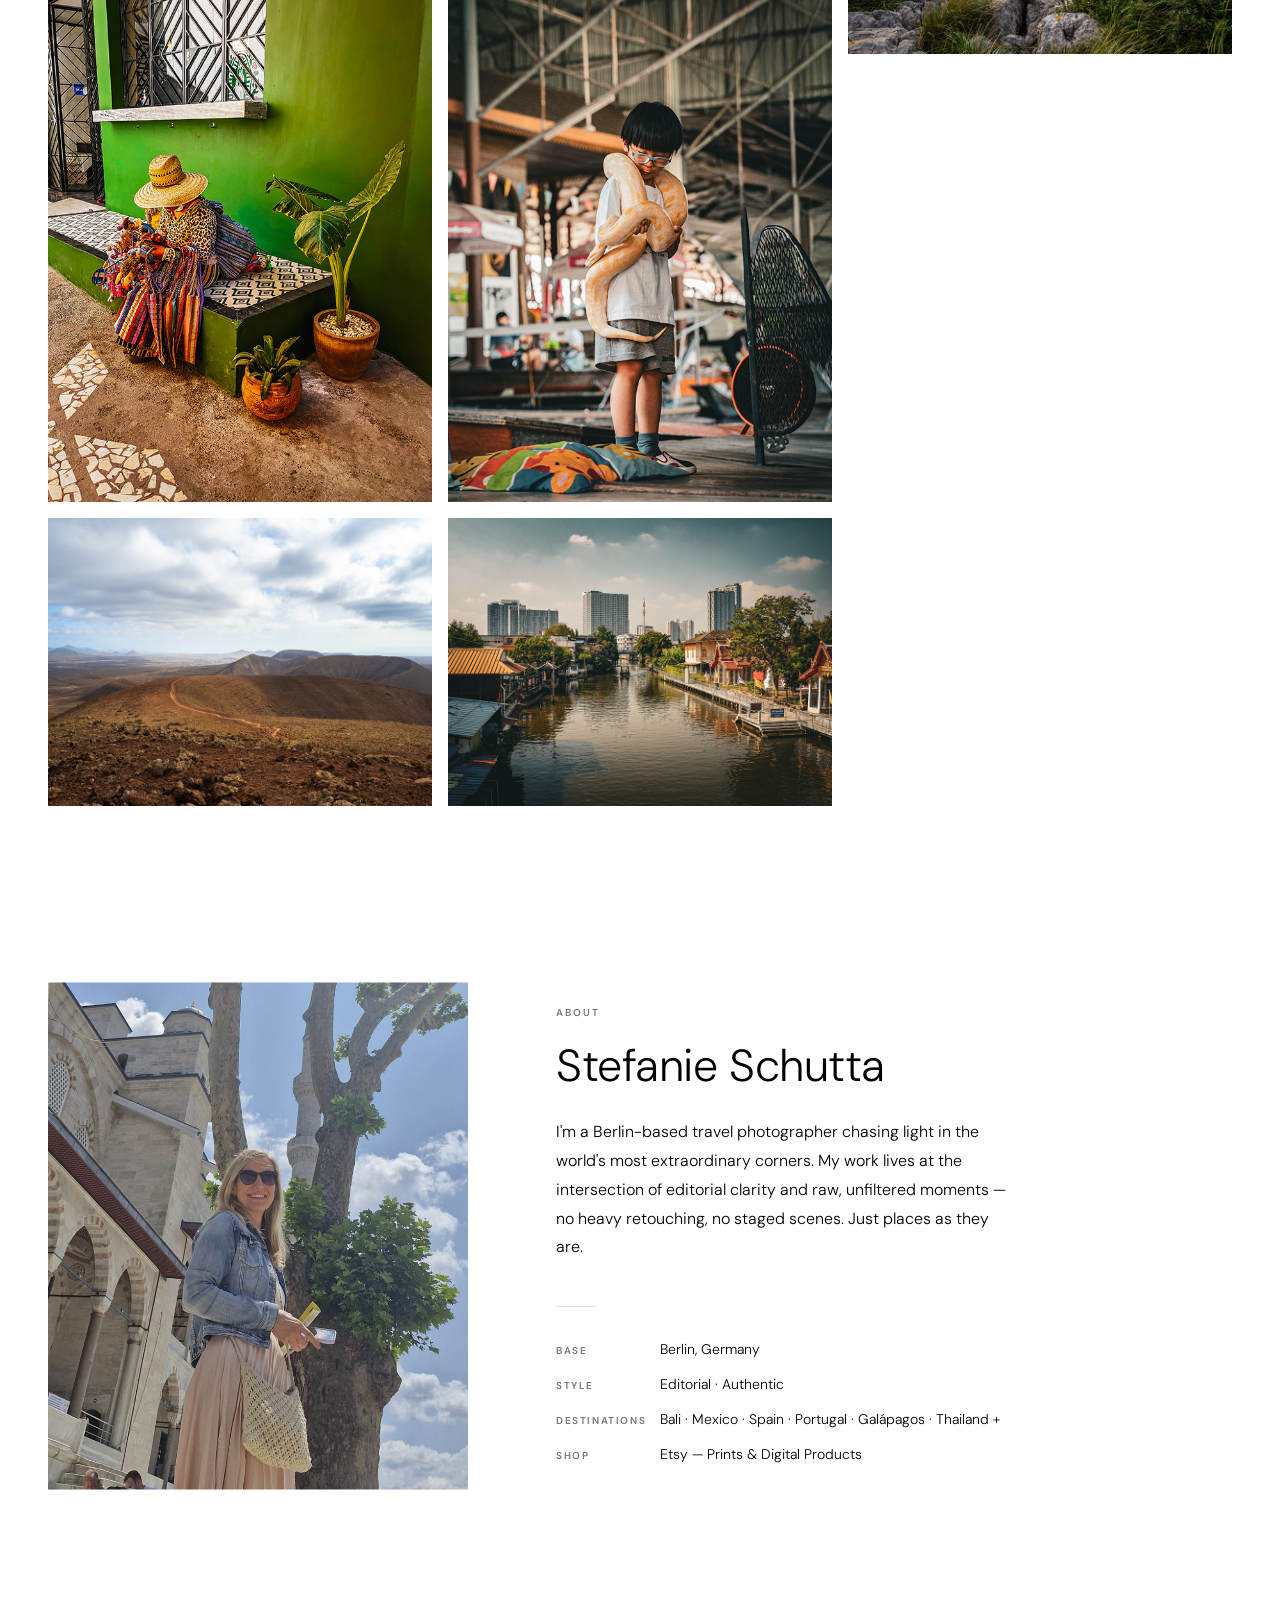
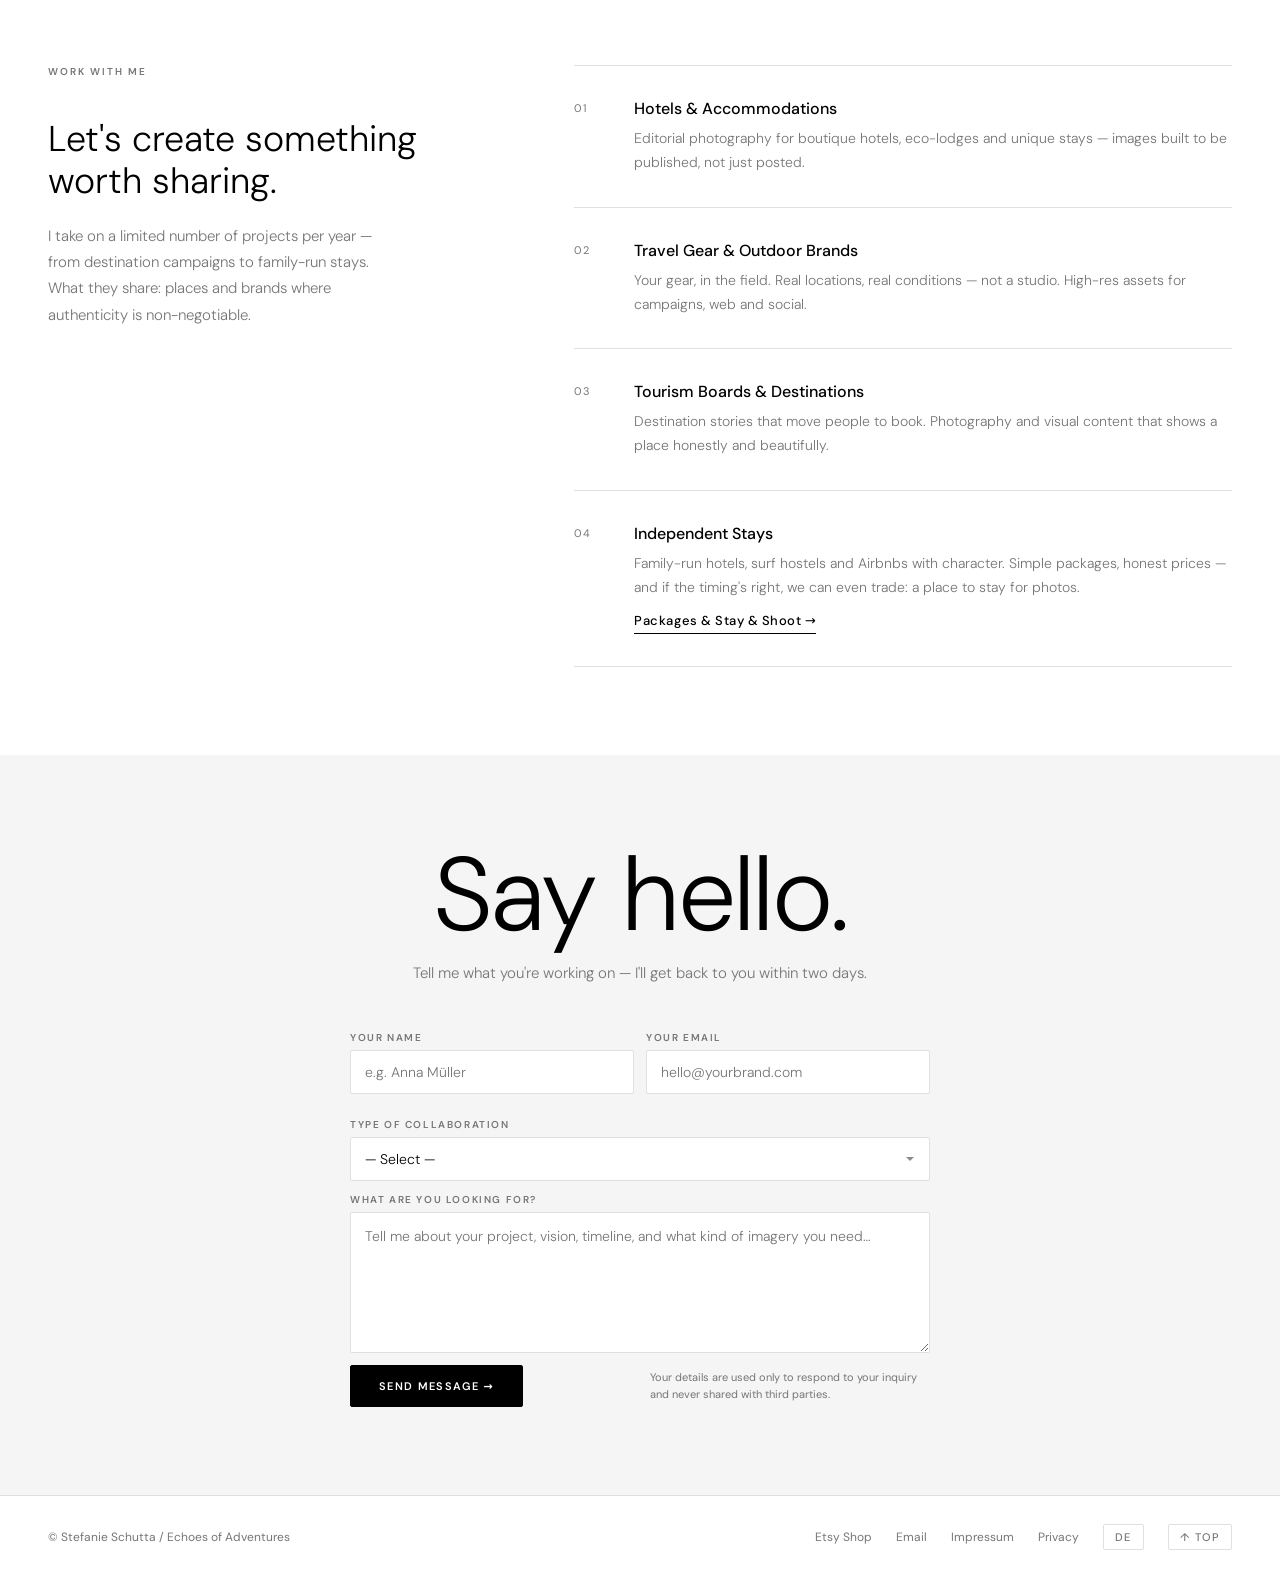
==== commit 2299e70d: "Add files via upload" ====
--- a/index.html
+++ b/index.html
@@ -8,9 +8,7 @@
   <meta property="og:description" content="Authentic travel photography for brand collaborations." />
   <meta property="og:type" content="website" />
   <title>Echoes by Stefanie Schutta · Travel Photography</title>
-  <link rel="preconnect" href="https://fonts.googleapis.com" />
-  <link rel="preconnect" href="https://fonts.gstatic.com" crossorigin />
-  <link href="https://fonts.googleapis.com/css2?family=Inter:wght@300;400;500;600&display=swap" rel="stylesheet" />
+  <link rel="preload" href="dm-sans-latin-normal.woff2" as="font" type="font/woff2" crossorigin />
   <link rel="stylesheet" href="style.css" />
   <!-- Favicon -->
   <link rel="icon" type="image/svg+xml" href="images/favicon.svg" />
@@ -106,16 +104,6 @@
 
       <div class="hero-overlay" aria-hidden="true"></div>
 
-      <div class="hero-content">
-        <h1
-          class="hero-title"
-          data-en="Travel Photography for Authentic Storytelling"
-          data-de="Reisefotografie für authentisches Storytelling"
-        >
-          Travel Photography for Authentic Storytelling
-        </h1>
-      </div>
-
       <!-- Dots + progress bar -->
       <div id="hero-dots" class="hero-dots" role="tablist" aria-label="Slides"></div>
 
@@ -131,6 +119,27 @@
         </svg>
       </button>
 
+    </section>
+
+
+    <!-- ──────────────────────────────────────
+         CLAIM (statement band, real H1)
+    ─────────────────────────────────────── -->
+    <section class="claim" aria-labelledby="claim-heading">
+      <div class="container">
+        <h1 id="claim-heading" class="claim-title">
+          <span
+            class="claim-line"
+            data-en="Travel Photography"
+            data-de="Reisefotografie"
+          >Travel Photography</span>
+          <span
+            class="claim-line claim-line--accent"
+            data-en="for authentic storytelling."
+            data-de="für authentisches Storytelling."
+          >for authentic storytelling.</span>
+        </h1>
+      </div>
     </section>
 
 
@@ -298,9 +307,9 @@
 
             <p
               class="collaborate-sub"
-              data-en="I work with a select number of brands per year — prioritising long-term partnerships where authenticity is non-negotiable."
-              data-de="Ich arbeite jedes Jahr mit einer ausgewählten Anzahl von Marken — mit Fokus auf langfristige Partnerschaften, bei denen Authentizität nicht verhandelbar ist."
-            >I work with a select number of brands per year — prioritising long-term partnerships where authenticity is non-negotiable.</p>
+              data-en="I take on a limited number of projects per year — from destination campaigns to family-run stays. What they share: places and brands where authenticity is non-negotiable."
+              data-de="Ich übernehme eine begrenzte Anzahl von Projekten pro Jahr — von Destinationskampagnen bis zu familiengeführten Unterkünften. Was sie verbindet: Orte und Marken, bei denen Authentizität nicht verhandelbar ist."
+            >I take on a limited number of projects per year — from destination campaigns to family-run stays. What they share: places and brands where authenticity is non-negotiable.</p>
           </div>
 
           <!-- Collaboration types -->
@@ -354,6 +363,29 @@
               </div>
             </article>
 
+            <article class="collab-item" role="listitem">
+              <span class="collab-num" aria-hidden="true">04</span>
+              <div>
+                <h3
+                  class="collab-name"
+                  data-en="Independent Stays"
+                  data-de="Independent Stays"
+                >Independent Stays</h3>
+                <p class="collab-desc">
+                  <span
+                    data-en="Family-run hotels, surf hostels and Airbnbs with character. Simple packages, honest prices — and if the timing's right, we can even trade: a place to stay for photos."
+                    data-de="Familiengeführte Hotels, Surf Hostels und Airbnbs mit Charakter. Einfache Pakete, ehrliche Preise — und wenn das Timing passt, tauschen wir auch: Unterkunft gegen Fotos."
+                  >Family-run hotels, surf hostels and Airbnbs with character. Simple packages, honest prices — and if the timing's right, we can even trade: a place to stay for photos.</span>
+                  <a
+                    href="stays.html"
+                    class="collab-link"
+                    data-en="Packages &amp; Stay &amp; Shoot →"
+                    data-de="Pakete &amp; Stay &amp; Shoot →"
+                  >Packages &amp; Stay &amp; Shoot →</a>
+                </p>
+              </div>
+            </article>
+
           </div><!-- /collab-types -->
         </div><!-- /collaborate-inner -->
       </div>
@@ -379,21 +411,6 @@
           data-de="Erzähl mir, woran du arbeitest — ich melde mich innerhalb von zwei Tagen."
         >Tell me what you're working on — I'll get back to you within two days.</p>
 
-        <!--
-          ┌─────────────────────────────────────────────────────────┐
-          │  FORMSPREE SETUP (one-time, takes 2 minutes)           │
-          │                                                         │
-          │  1. Go to https://formspree.io and create a free acct  │
-          │  2. Click "New Form", name it "Portfolio Contact"       │
-          │  3. Copy the 8-character form ID from the endpoint URL │
-          │     e.g. https://formspree.io/f/xyzabcde               │
-          │  4. Replace REPLACE_WITH_YOUR_ID below with that ID    │
-          │  5. Formspree sends form submissions to your email     │
-          │  6. First submission requires email confirmation        │
-          │                                                         │
-          │  Free plan: 50 submissions/month — plenty for now.     │
-          └─────────────────────────────────────────────────────────┘
-        -->
         <form
           id="contact-form"
           class="contact-form"
@@ -448,6 +465,7 @@
             <select id="contact-type" name="collaboration_type">
               <option value="" data-en="— Select —" data-de="— Auswählen —">— Select —</option>
               <option value="Hotel / Accommodation"    data-en="Hotel / Accommodation"    data-de="Hotel / Unterkunft">Hotel / Accommodation</option>
+              <option value="Independent Stay / Stay and Shoot" data-en="Airbnb, Hostel &amp; Small Hotel / Stay &amp; Shoot" data-de="Airbnb, Hostel &amp; kleines Hotel / Stay &amp; Shoot">Airbnb, Hostel &amp; Small Hotel / Stay &amp; Shoot</option>
               <option value="Travel Gear / Outdoor Brand" data-en="Travel Gear / Outdoor Brand" data-de="Travel Gear / Outdoor-Brand">Travel Gear / Outdoor Brand</option>
               <option value="Tourism Board / Destination" data-en="Tourism Board / Destination" data-de="Tourismus-Board / Destination">Tourism Board / Destination</option>
               <option value="Other"                    data-en="Other"                    data-de="Sonstiges">Other</option>
--- a/style.css
+++ b/style.css
@@ -5,11 +5,24 @@
 /* ─────────────────────────────────────────────
    SELF-HOSTED FONTS
    DM Sans Variable — latin subset
-   Files: /fonts/dm-sans-latin-normal.woff2
-           /fonts/dm-sans-latin-italic.woff2
+   Files: /dm-sans-latin-normal.woff2 (root)
+           /dm-sans-latin-italic.woff2 (root)
    No data sent to Google servers.
 ───────────────────────────────────────────── */
-/* Inter loaded via Google Fonts in <head> */
+@font-face {
+  font-family: 'DM Sans';
+  src: url('dm-sans-latin-normal.woff2') format('woff2');
+  font-weight: 100 900;           /* Variable Font */
+  font-style: normal;
+  font-display: swap;
+}
+@font-face {
+  font-family: 'DM Sans';
+  src: url('dm-sans-latin-italic.woff2') format('woff2');
+  font-weight: 100 900;
+  font-style: italic;
+  font-display: swap;
+}
 
 /* ─────────────────────────────────────────────
    LEGAL PAGES (impressum, datenschutz)
@@ -127,7 +140,7 @@
   --white:   #ffffff;
   --surface: #f5f5f5;
 
-  --font: 'Inter', system-ui, -apple-system, sans-serif;
+  --font: 'DM Sans', system-ui, -apple-system, sans-serif;
 
   --nav-h:       60px;
   --section-pad: 88px;
@@ -385,25 +398,47 @@
   );
 }
 
-.hero-content {
-  position: absolute;
-  inset: 0;
-  display: flex;
-  align-items: center;
-  justify-content: center;
-  padding: 0 32px;
-  text-align: center;
-}
-
-.hero-title {
-  color: var(--white);
-  font-size: clamp(22px, 4.5vw, 62px);
-  font-weight: 700;                  /* ← bold */
-  letter-spacing: 0.08em;
-  line-height: 1.12;
-  text-transform: uppercase;         /* ← all caps */
-  opacity: 0.6;                      /* ← 60% opacity */
-  max-width: 880px;
+/* Visually hidden — accessible to screen readers, invisible on screen */
+.visually-hidden {
+  position: absolute;
+  width: 1px;
+  height: 1px;
+  padding: 0;
+  margin: -1px;
+  overflow: hidden;
+  clip-path: inset(50%);
+  white-space: nowrap;
+  border: 0;
+}
+
+/* ─────────────────────────────────────────────
+   CLAIM — typographic statement band under hero
+───────────────────────────────────────────── */
+.claim {
+  background: var(--bg);
+  padding: clamp(64px, 12vw, 140px) 0 0;
+}
+
+.claim-title {
+  font-size: clamp(34px, 7vw, 88px);
+  font-weight: 500;
+  line-height: 1.05;
+  letter-spacing: -0.02em;
+  max-width: 16ch;
+}
+
+.claim-line { display: block; }
+
+.claim-line--accent {
+  font-style: italic;
+  font-weight: 350;
+  color: var(--muted);            /* #767676 auf #fff ≈ 4.6:1 — AA auch für Fließtext */
+}
+
+@media (min-width: 768px) {
+  .claim-line--accent {
+    padding-left: clamp(48px, 10vw, 160px);   /* Versatz bricht die linke Kante */
+  }
 }
 
 .hero-dots {
@@ -699,17 +734,25 @@
 
 .about-inner {
   display: grid;
-  grid-template-columns: 1fr 1fr;
+  grid-template-columns: minmax(0, 420px) 1fr;
   gap: 88px;
-  align-items: center;
-}
-
-/* Image side */
-.about-image-col {}
+  align-items: stretch;             /* Bildspalte = Höhe der Textspalte */
+}
+
+/* Image side — square, height follows the text column */
+.about-image-col {
+  position: relative;
+  min-height: 280px;                /* Fallback bei sehr kurzem Text */
+}
 
 .about-image {
-  width: 100%;
-  aspect-ratio: 4 / 5;
+  position: absolute;
+  top: 50%;
+  left: 0;
+  transform: translateY(-50%);
+  height: 100%;
+  aspect-ratio: 1 / 1;              /* quadratisch, Breite folgt aus Höhe */
+  max-width: 100%;
   background-size: cover;
   background-position: center top;
   background-color: #d0cbc4;      /* placeholder tint */
@@ -1113,7 +1156,16 @@
     grid-template-columns: 1fr;
     gap: 40px;
   }
-  .about-image   { aspect-ratio: 3 / 2; }
+  .about-image-col { min-height: 0; }
+  .about-image {
+    position: static;
+    transform: none;
+    height: auto;
+    width: 100%;
+    max-width: 360px;               /* quadratisch, aber nicht seitenfüllend hoch */
+    aspect-ratio: 1 / 1;
+    margin: 0 auto;
+  }
   .about-text-col { padding: 0; }
 
   /* Collaborate: stack */
@@ -1176,3 +1228,216 @@
     scroll-behavior:      auto   !important;
   }
 }
+
+/* ─────────────────────────────────────────────
+   STAYS SUBPAGE (stays.html)
+───────────────────────────────────────────── */
+.collab-link {
+  display: inline-block;
+  margin-top: 10px;
+  font-size: 13px;
+  font-weight: 500;
+  letter-spacing: 0.04em;
+  color: var(--text);
+  text-decoration: none;
+  border-bottom: 1px solid var(--text);
+  padding-bottom: 1px;
+}
+.collab-link:hover,
+.collab-link:focus-visible { opacity: 0.6; }
+
+.stays-header {
+  padding: calc(var(--nav-h) + 72px) 0 64px;
+  border-bottom: 1px solid var(--border);
+}
+.stays-title {
+  font-size: clamp(36px, 6vw, 72px);
+  font-weight: 300;
+  letter-spacing: -0.02em;
+  line-height: 1.08;
+  max-width: 18ch;
+}
+.stays-intro {
+  margin-top: 28px;
+  max-width: 60ch;
+  font-size: 16px;
+  font-weight: 300;
+  line-height: 1.75;
+  color: var(--muted);
+}
+
+/* How it works */
+.stays-steps {
+  display: grid;
+  grid-template-columns: repeat(4, 1fr);
+  gap: 32px;
+}
+.stays-step { border-top: 1px solid var(--text); padding-top: 16px; }
+.stays-step-num {
+  font-size: 11px;
+  color: var(--muted);
+  letter-spacing: 0.06em;
+  display: block;
+  margin-bottom: 10px;
+}
+.stays-step p {
+  font-size: 14px;
+  font-weight: 300;
+  line-height: 1.7;
+  color: var(--text);
+}
+.stays-note {
+  margin-top: 36px;
+  font-size: 14px;
+  font-weight: 300;
+  color: var(--muted);
+}
+
+/* Packages */
+.stays-packages { display: flex; flex-direction: column; }
+.stays-package {
+  display: grid;
+  grid-template-columns: minmax(200px, 1fr) 2fr minmax(140px, auto);
+  gap: 32px;
+  align-items: start;
+  padding: 44px 0;
+  border-bottom: 1px solid var(--border);
+}
+.stays-package:first-child { border-top: 1px solid var(--border); }
+.stays-package-name {
+  font-size: 18px;
+  font-weight: 500;
+  margin-bottom: 8px;
+}
+.stays-package-for {
+  font-size: 13px;
+  font-weight: 300;
+  color: var(--muted);
+  line-height: 1.6;
+}
+.stays-package-list {
+  list-style: none;
+  display: flex;
+  flex-direction: column;
+  gap: 10px;
+}
+.stays-package-list li {
+  font-size: 14px;
+  font-weight: 300;
+  line-height: 1.6;
+  color: var(--text);
+  padding-left: 18px;
+  position: relative;
+}
+.stays-package-list li::before {
+  content: "—";
+  position: absolute;
+  left: 0;
+  color: var(--muted);
+}
+.stays-price {
+  font-size: clamp(28px, 3.5vw, 40px);
+  font-weight: 300;
+  letter-spacing: -0.02em;
+  justify-self: end;
+  text-align: right;
+}
+.stays-price small {
+  display: block;
+  font-size: 11px;
+  font-weight: 400;
+  letter-spacing: 0.12em;
+  text-transform: uppercase;
+  color: var(--muted);
+  margin-top: 6px;
+}
+
+/* Stay & Shoot band */
+.stays-barter { background: var(--surface); }
+.stays-barter-inner {
+  display: grid;
+  grid-template-columns: 1fr 1fr;
+  gap: 64px;
+  align-items: start;
+}
+.stays-barter-title {
+  font-size: clamp(28px, 4vw, 44px);
+  font-weight: 300;
+  letter-spacing: -0.02em;
+  line-height: 1.15;
+}
+.stays-barter-lead {
+  margin-top: 20px;
+  font-size: 15px;
+  font-weight: 300;
+  line-height: 1.75;
+  color: var(--muted);
+  max-width: 44ch;
+}
+.stays-barter-list {
+  list-style: none;
+  display: flex;
+  flex-direction: column;
+}
+.stays-barter-list li {
+  font-size: 14px;
+  font-weight: 300;
+  line-height: 1.7;
+  padding: 16px 0;
+  border-bottom: 1px solid var(--border);
+}
+.stays-barter-list li:first-child { border-top: 1px solid var(--border); }
+
+/* Good to know + CTA */
+.stays-facts {
+  list-style: none;
+  max-width: 62ch;
+  display: flex;
+  flex-direction: column;
+  gap: 12px;
+}
+.stays-facts li {
+  font-size: 14px;
+  font-weight: 300;
+  line-height: 1.7;
+  color: var(--muted);
+  padding-left: 18px;
+  position: relative;
+}
+.stays-facts li::before {
+  content: "—";
+  position: absolute;
+  left: 0;
+}
+.stays-cta {
+  margin-top: 56px;
+  display: inline-block;
+  font-family: var(--font);
+  font-size: 13px;
+  font-weight: 500;
+  letter-spacing: 0.1em;
+  text-transform: uppercase;
+  color: var(--white);
+  background: var(--text);
+  padding: 16px 32px;
+  border-radius: var(--radius);
+  text-decoration: none;
+}
+.stays-cta:hover,
+.stays-cta:focus-visible { opacity: 0.75; }
+
+@media (max-width: 900px) {
+  .stays-steps { grid-template-columns: repeat(2, 1fr); }
+  .stays-package { grid-template-columns: 1fr; gap: 18px; }
+  .stays-price { justify-self: start; text-align: left; }
+  .stays-barter-inner { grid-template-columns: 1fr; gap: 40px; }
+}
+@media (max-width: 520px) {
+  .stays-steps { grid-template-columns: 1fr; gap: 24px; }
+}
+
+/* WCAG AA: --muted (#767676) reaches only ~4.2:1 on --surface — darken inside the barter band */
+.stays-barter .section-eyebrow,
+.stays-barter .stays-barter-lead {
+  color: #636363;
+}
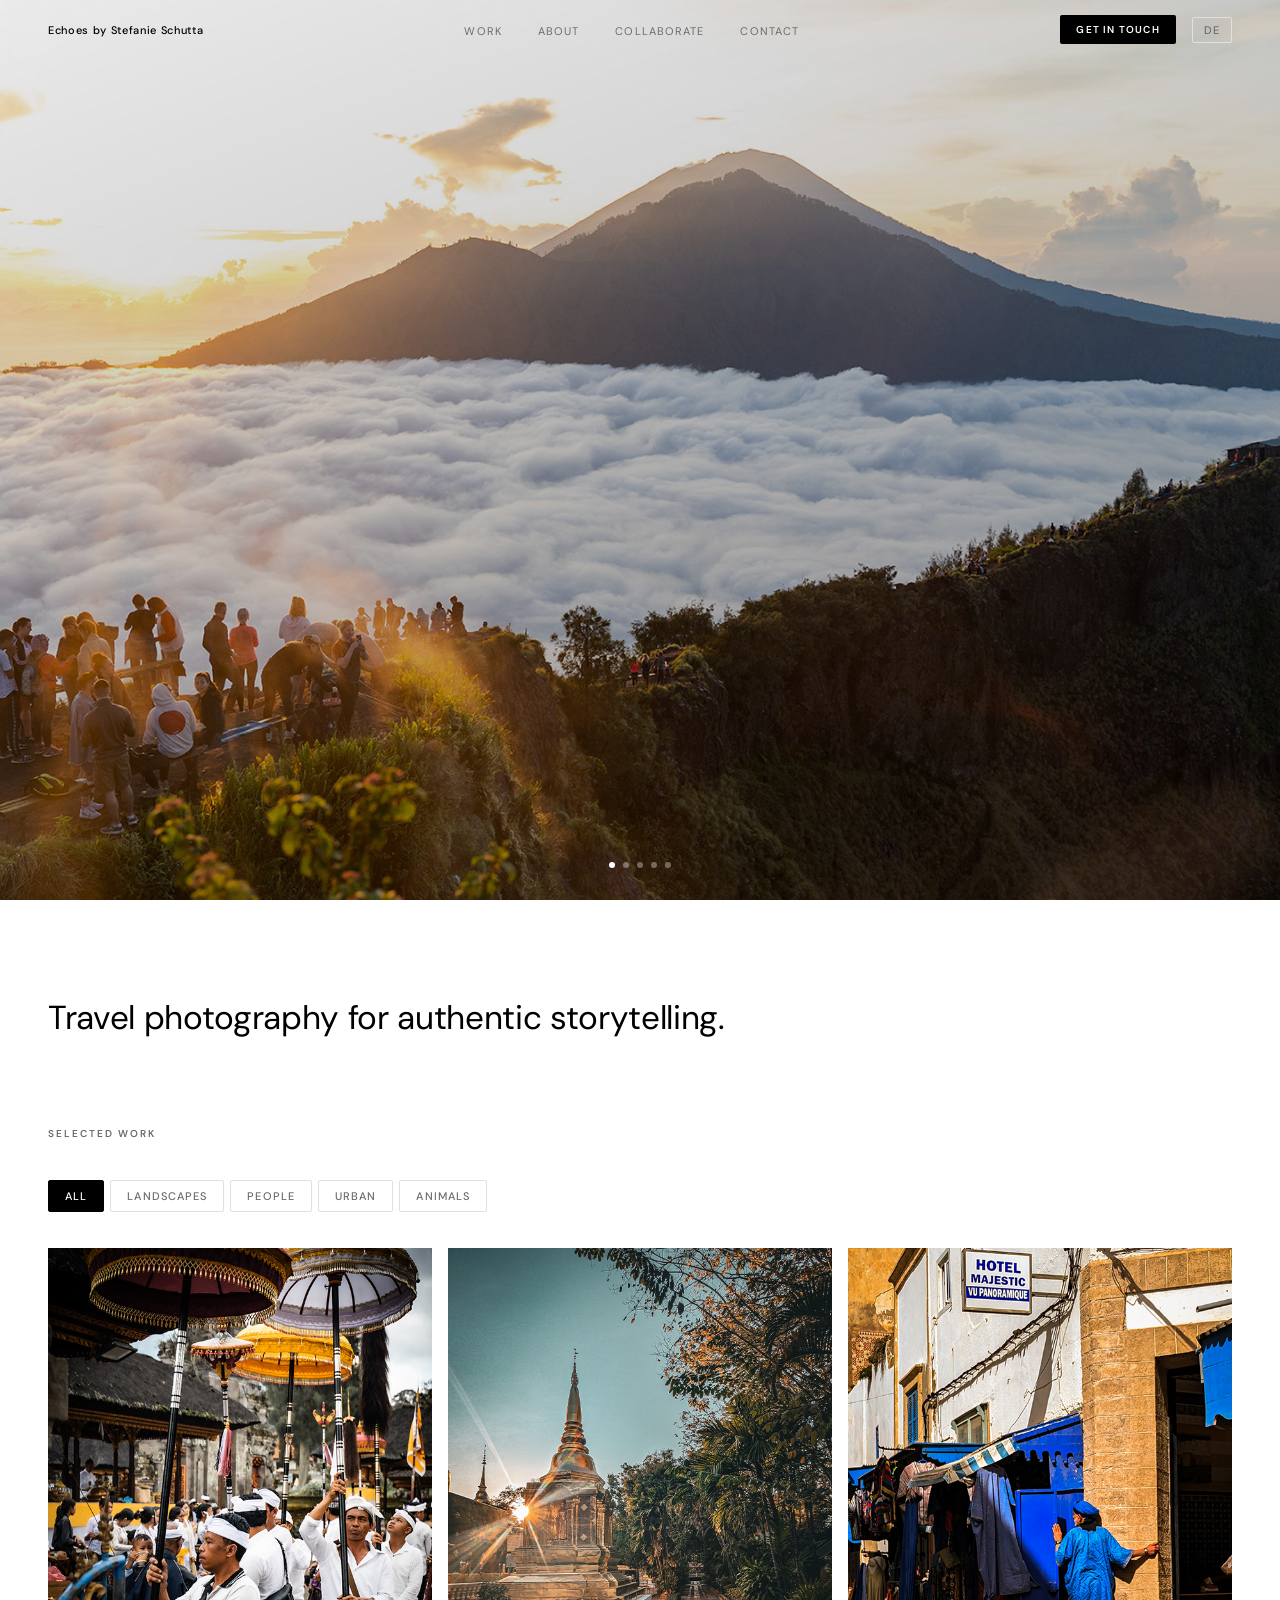
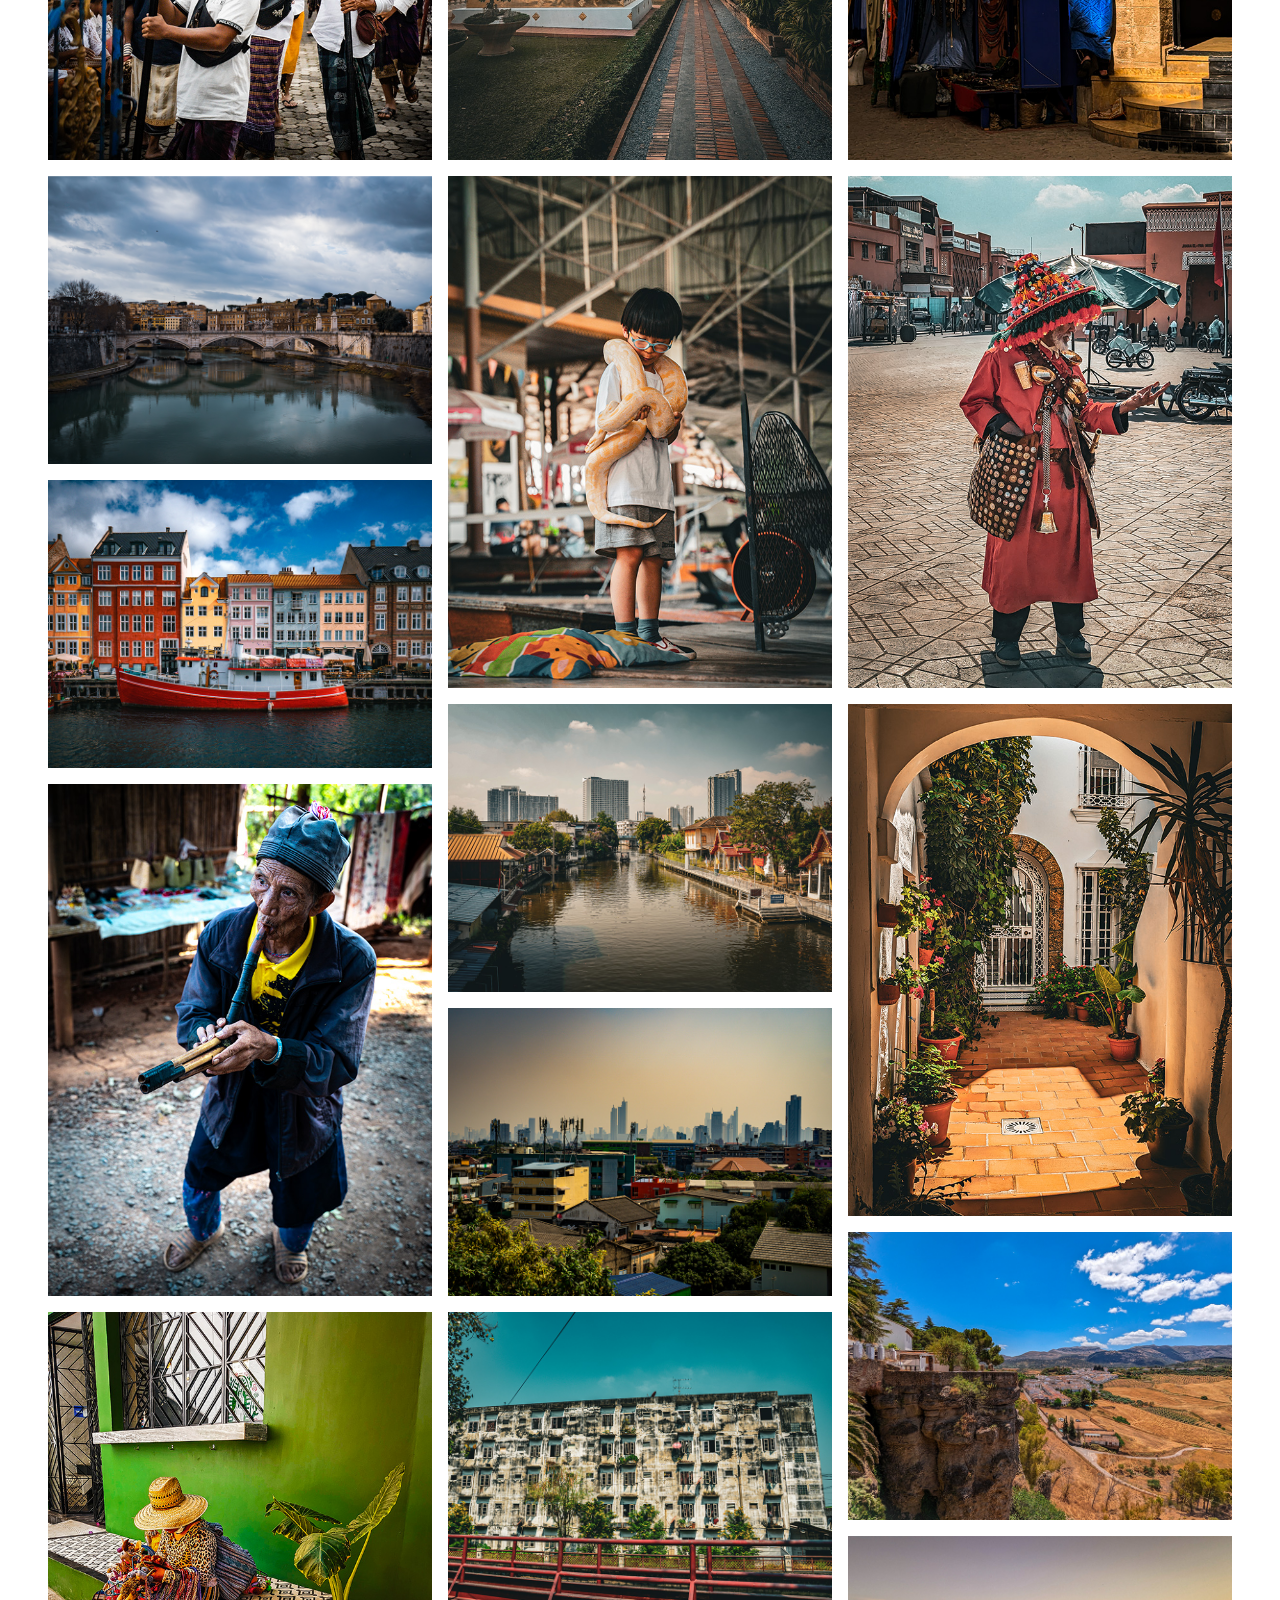
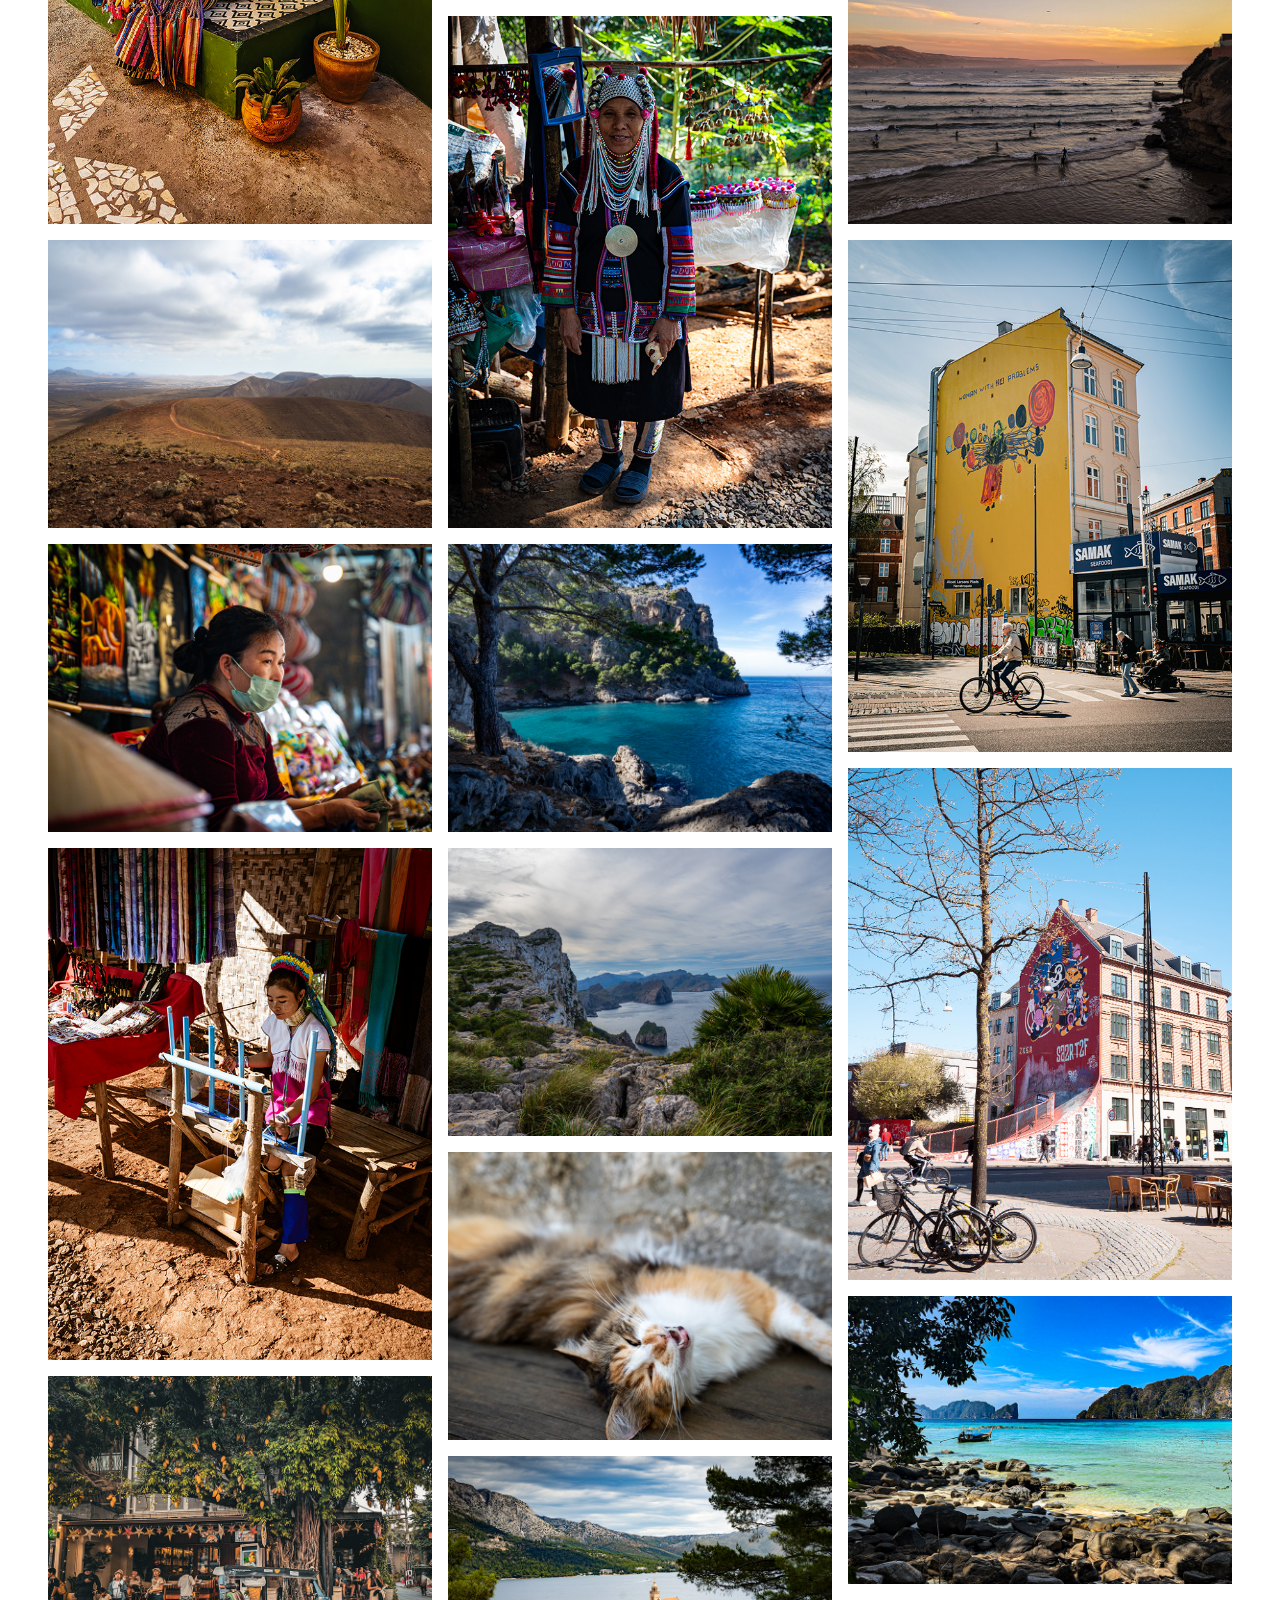
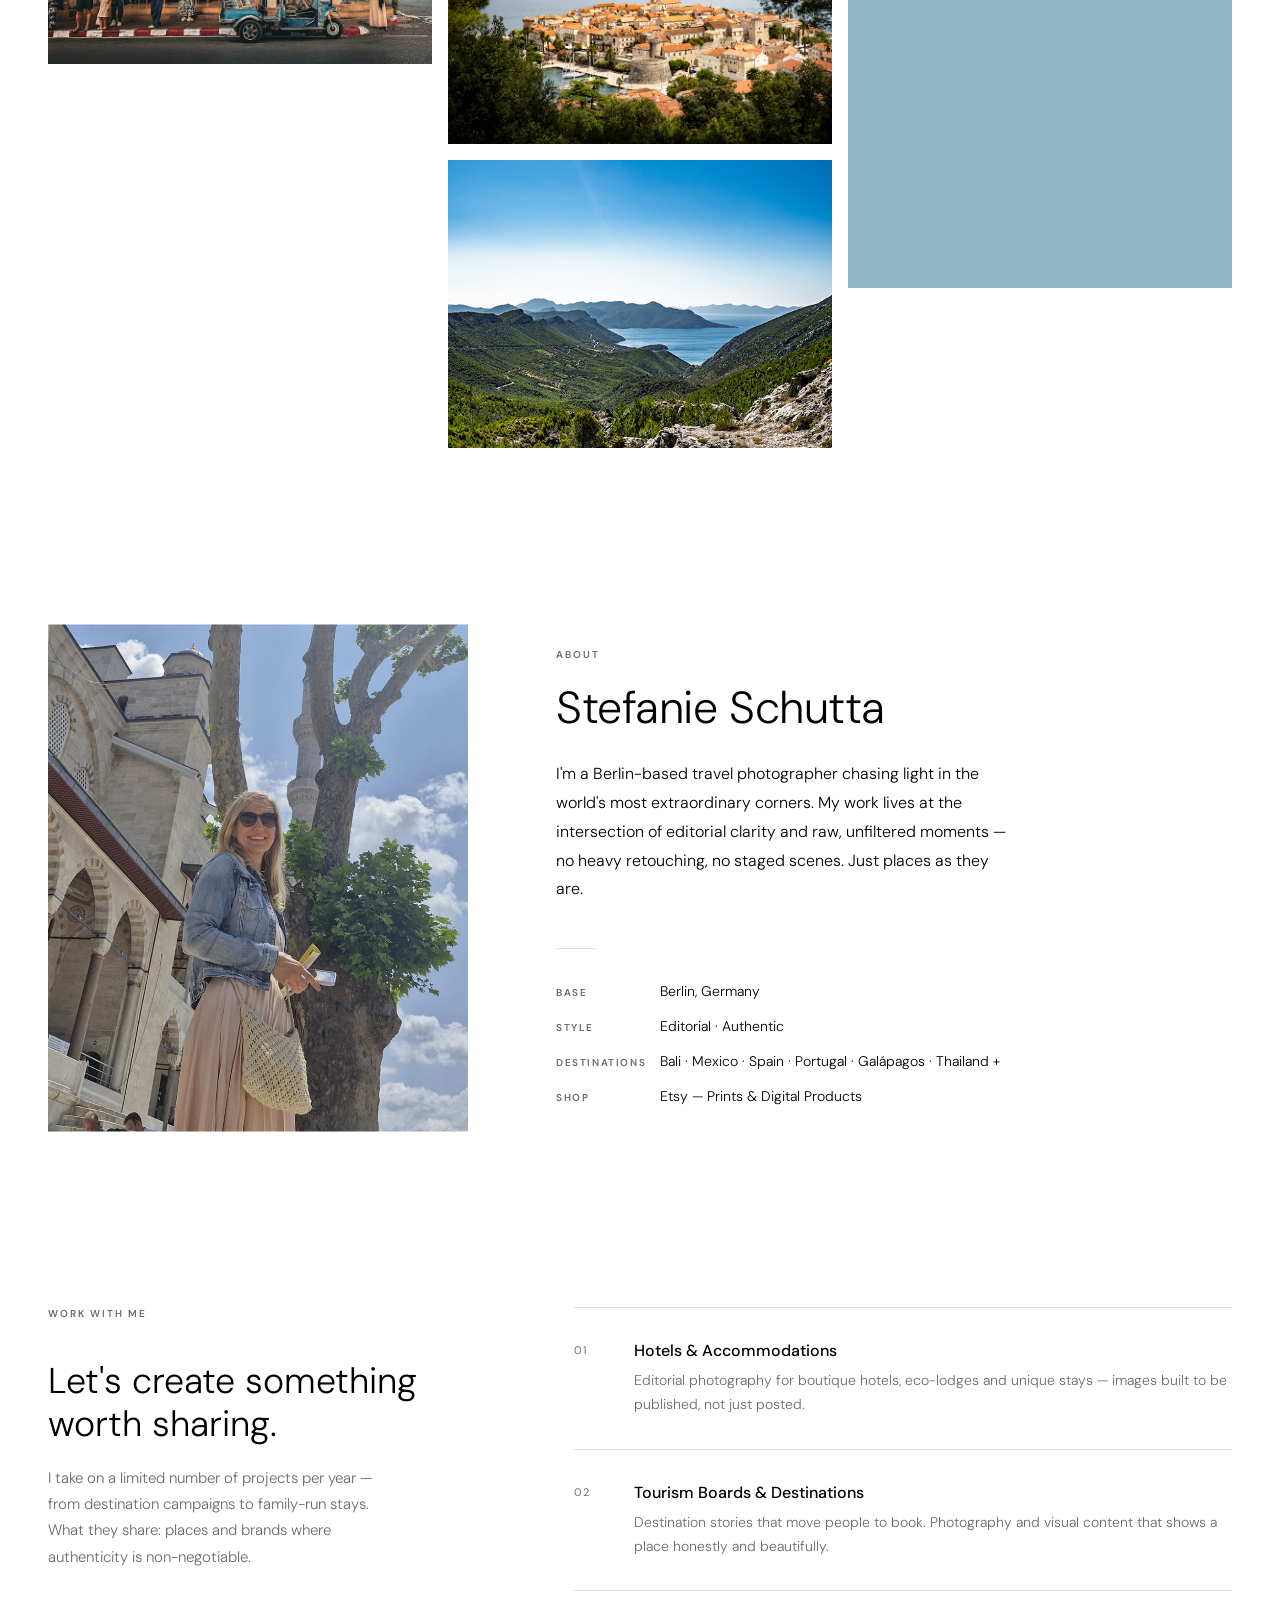
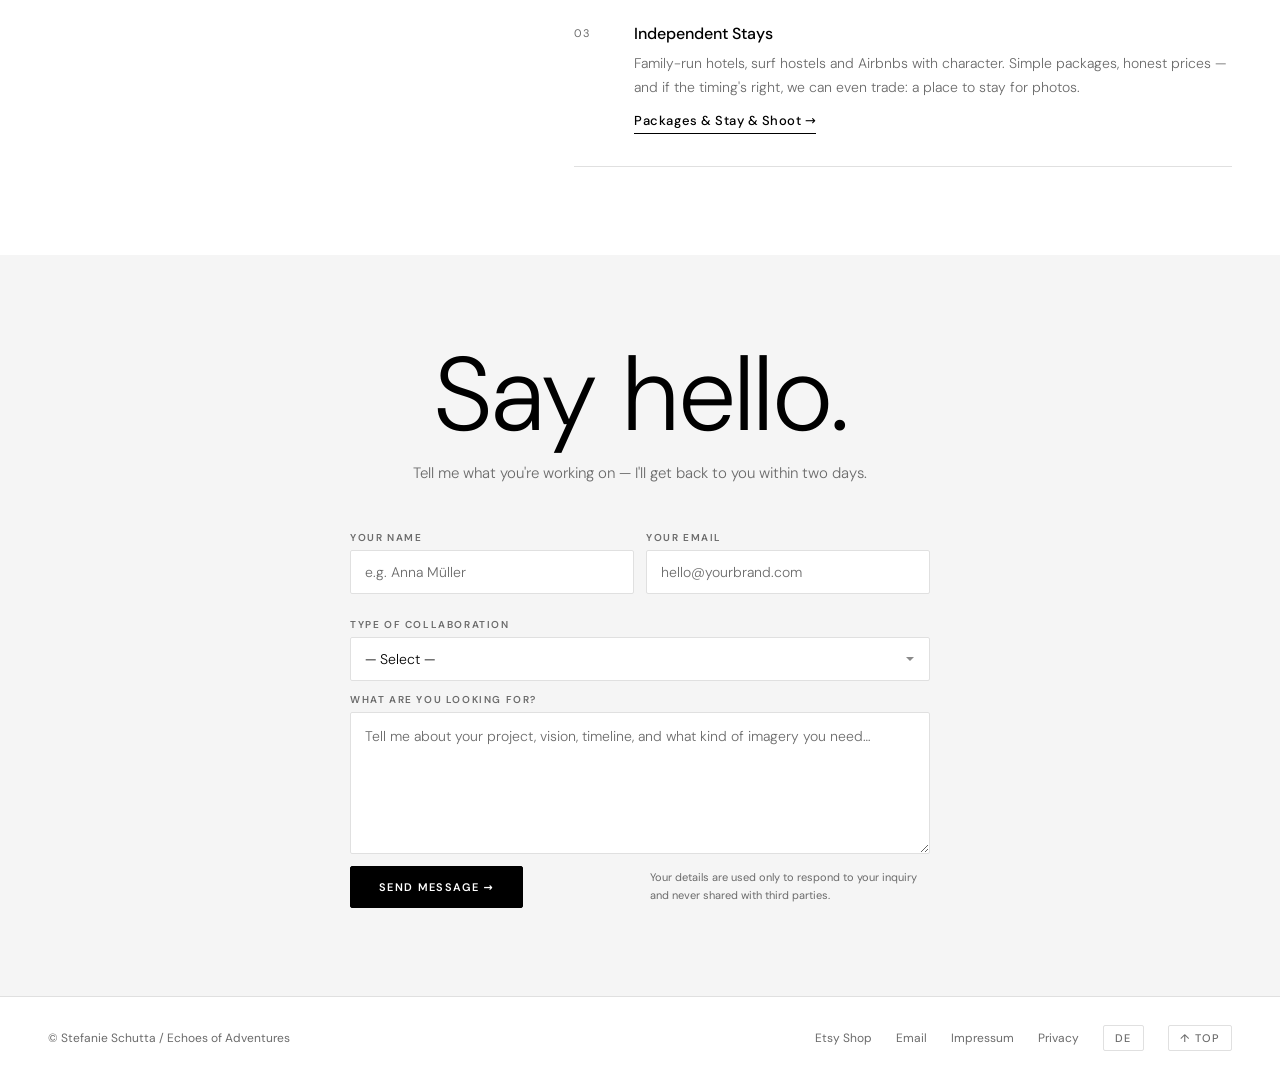
==== commit 48704efe: "Add files via upload" ====
--- a/index.html
+++ b/index.html
@@ -127,18 +127,12 @@
     ─────────────────────────────────────── -->
     <section class="claim" aria-labelledby="claim-heading">
       <div class="container">
-        <h1 id="claim-heading" class="claim-title">
-          <span
-            class="claim-line"
-            data-en="Travel Photography"
-            data-de="Reisefotografie"
-          >Travel Photography</span>
-          <span
-            class="claim-line claim-line--accent"
-            data-en="for authentic storytelling."
-            data-de="für authentisches Storytelling."
-          >for authentic storytelling.</span>
-        </h1>
+        <h1
+          id="claim-heading"
+          class="claim-title"
+          data-en="Travel photography for authentic storytelling."
+          data-de="Reisefotografie für authentisches Storytelling."
+        >Travel photography for authentic storytelling.</h1>
       </div>
     </section>
 
@@ -336,22 +330,6 @@
               <div>
                 <h3
                   class="collab-name"
-                  data-en="Travel Gear &amp; Outdoor Brands"
-                  data-de="Travel Gear &amp; Outdoor-Brands"
-                >Travel Gear &amp; Outdoor Brands</h3>
-                <p
-                  class="collab-desc"
-                  data-en="Your gear, in the field. Real locations, real conditions — not a studio. High-res assets for campaigns, web and social."
-                  data-de="Dein Equipment, im Einsatz. Echte Orte, echte Bedingungen — kein Studio. Hochauflösende Bilder für Kampagnen, Web und Social Media."
-                >Your gear, in the field. Real locations, real conditions — not a studio. High-res assets for campaigns, web and social.</p>
-              </div>
-            </article>
-
-            <article class="collab-item" role="listitem">
-              <span class="collab-num" aria-hidden="true">03</span>
-              <div>
-                <h3
-                  class="collab-name"
                   data-en="Tourism Boards &amp; Destinations"
                   data-de="Tourismus-Boards &amp; Destinationen"
                 >Tourism Boards &amp; Destinations</h3>
@@ -364,7 +342,7 @@
             </article>
 
             <article class="collab-item" role="listitem">
-              <span class="collab-num" aria-hidden="true">04</span>
+              <span class="collab-num" aria-hidden="true">03</span>
               <div>
                 <h3
                   class="collab-name"
@@ -466,7 +444,6 @@
               <option value="" data-en="— Select —" data-de="— Auswählen —">— Select —</option>
               <option value="Hotel / Accommodation"    data-en="Hotel / Accommodation"    data-de="Hotel / Unterkunft">Hotel / Accommodation</option>
               <option value="Independent Stay / Stay and Shoot" data-en="Airbnb, Hostel &amp; Small Hotel / Stay &amp; Shoot" data-de="Airbnb, Hostel &amp; kleines Hotel / Stay &amp; Shoot">Airbnb, Hostel &amp; Small Hotel / Stay &amp; Shoot</option>
-              <option value="Travel Gear / Outdoor Brand" data-en="Travel Gear / Outdoor Brand" data-de="Travel Gear / Outdoor-Brand">Travel Gear / Outdoor Brand</option>
               <option value="Tourism Board / Destination" data-en="Tourism Board / Destination" data-de="Tourismus-Board / Destination">Tourism Board / Destination</option>
               <option value="Other"                    data-en="Other"                    data-de="Sonstiges">Other</option>
             </select>
--- a/style.css
+++ b/style.css
@@ -135,7 +135,7 @@
 :root {
   --bg:      #ffffff;
   --text:    #000000;
-  --muted:   #767676;
+  --muted:   #6b6b6b; /* 5.3:1 auf #fff, 4.9:1 auf --surface — AA global */
   --border:  #e0e0e0;
   --white:   #ffffff;
   --surface: #f5f5f5;
@@ -416,29 +416,18 @@
 ───────────────────────────────────────────── */
 .claim {
   background: var(--bg);
-  padding: clamp(64px, 12vw, 140px) 0 0;
-}
-
+  padding: clamp(48px, 8vw, 96px) 0 0;
+}
+
+/* Einzeilig ab Tablet, kein Italic, deutlich reduziert.
+   Auf sehr schmalen Screens darf die Zeile umbrechen (kein Textabschneiden = WCAG 1.4.10). */
 .claim-title {
-  font-size: clamp(34px, 7vw, 88px);
-  font-weight: 500;
-  line-height: 1.05;
-  letter-spacing: -0.02em;
-  max-width: 16ch;
-}
-
-.claim-line { display: block; }
-
-.claim-line--accent {
-  font-style: italic;
-  font-weight: 350;
-  color: var(--muted);            /* #767676 auf #fff ≈ 4.6:1 — AA auch für Fließtext */
-}
-
-@media (min-width: 768px) {
-  .claim-line--accent {
-    padding-left: clamp(48px, 10vw, 160px);   /* Versatz bricht die linke Kante */
-  }
+  font-size: clamp(19px, 2.6vw, 34px);
+  font-weight: 400;
+  line-height: 1.3;
+  letter-spacing: -0.01em;
+  max-width: none;
+  text-wrap: balance;
 }
 
 .hero-dots {
@@ -1409,6 +1398,30 @@
   position: absolute;
   left: 0;
 }
+/* Referenz-Galerie (stays.html) — Markup liegt auskommentiert bereit */
+.stays-refs-grid {
+  display: grid;
+  grid-template-columns: repeat(3, 1fr);
+  gap: var(--gap);
+}
+.stays-ref img {
+  display: block;
+  width: 100%;
+  height: auto;
+  aspect-ratio: 3 / 2;
+  object-fit: cover;
+  border-radius: var(--radius);
+}
+.stays-ref figcaption {
+  margin-top: 10px;
+  font-size: 13px;
+  font-weight: 300;
+  color: var(--muted);
+}
+@media (max-width: 900px) {
+  .stays-refs-grid { grid-template-columns: 1fr; }
+}
+
 .stays-cta {
   margin-top: 56px;
   display: inline-block;
@@ -1436,8 +1449,3 @@
   .stays-steps { grid-template-columns: 1fr; gap: 24px; }
 }
 
-/* WCAG AA: --muted (#767676) reaches only ~4.2:1 on --surface — darken inside the barter band */
-.stays-barter .section-eyebrow,
-.stays-barter .stays-barter-lead {
-  color: #636363;
-}
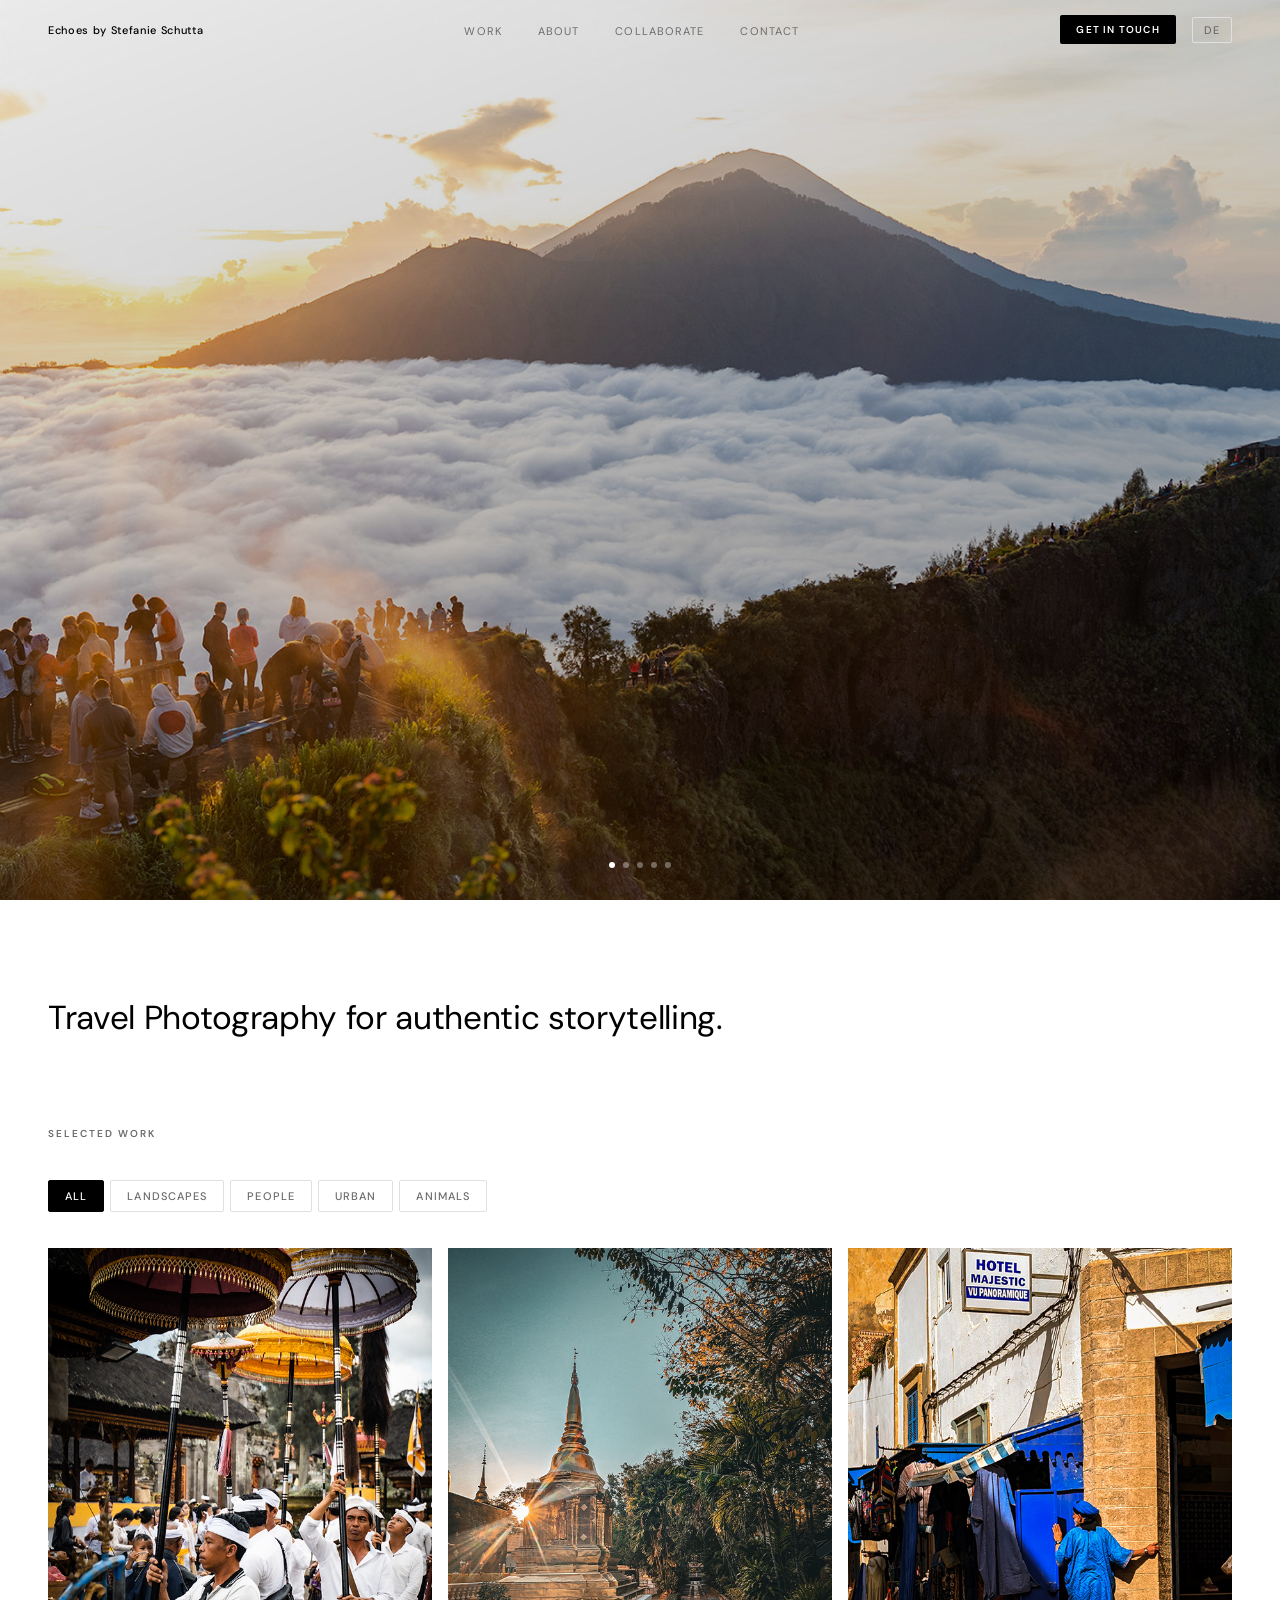
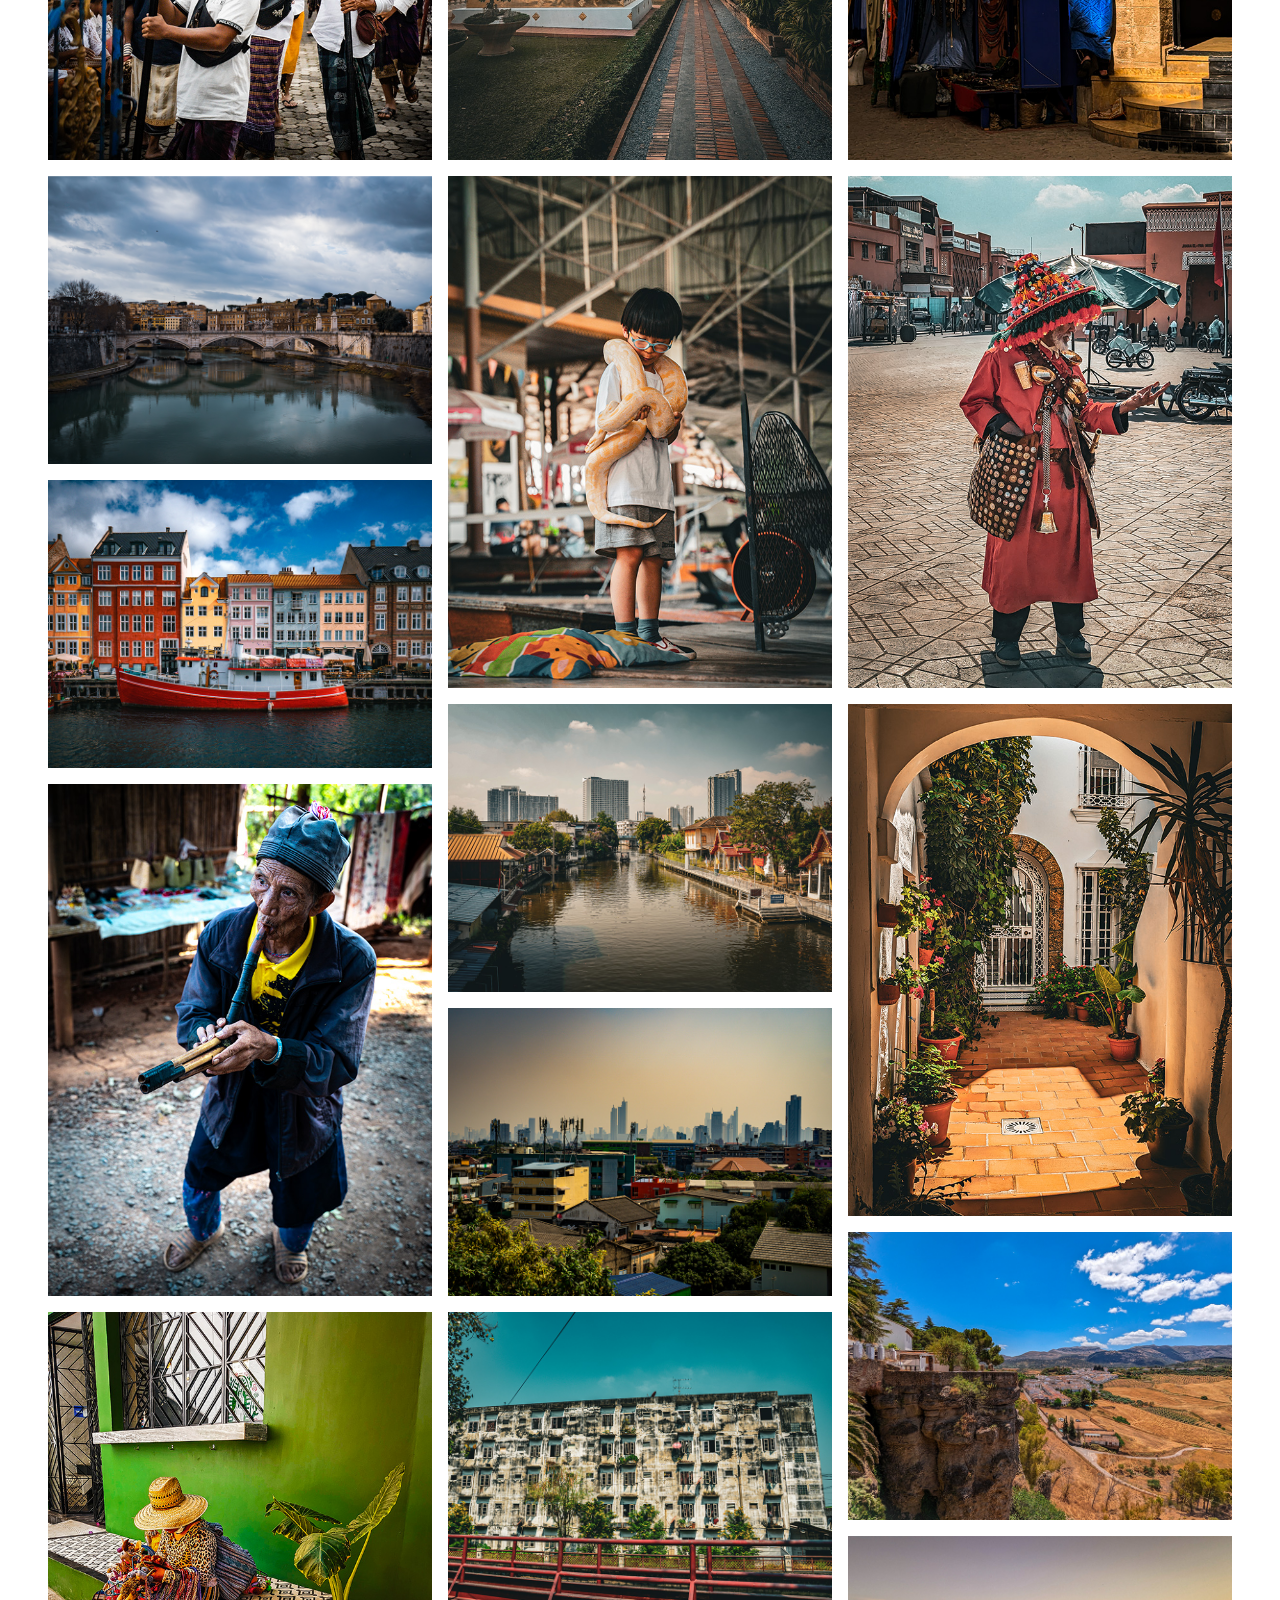
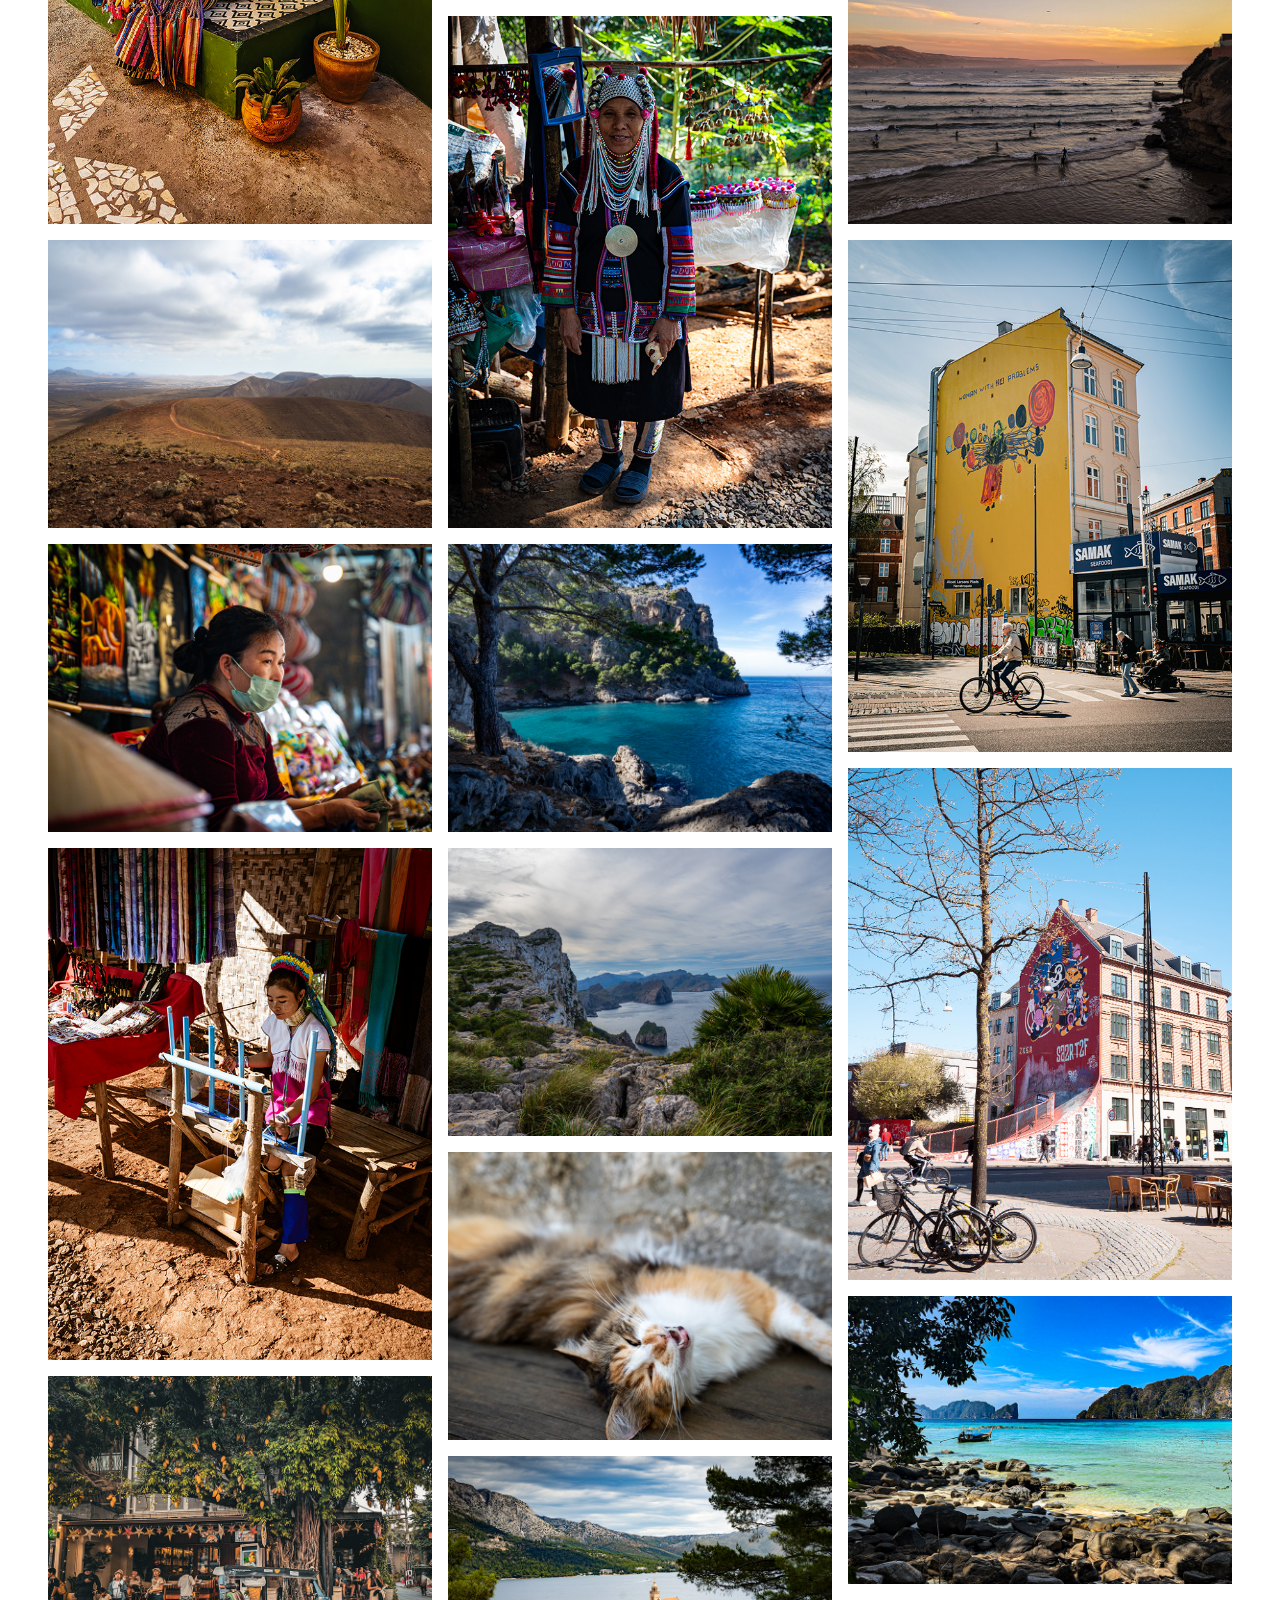
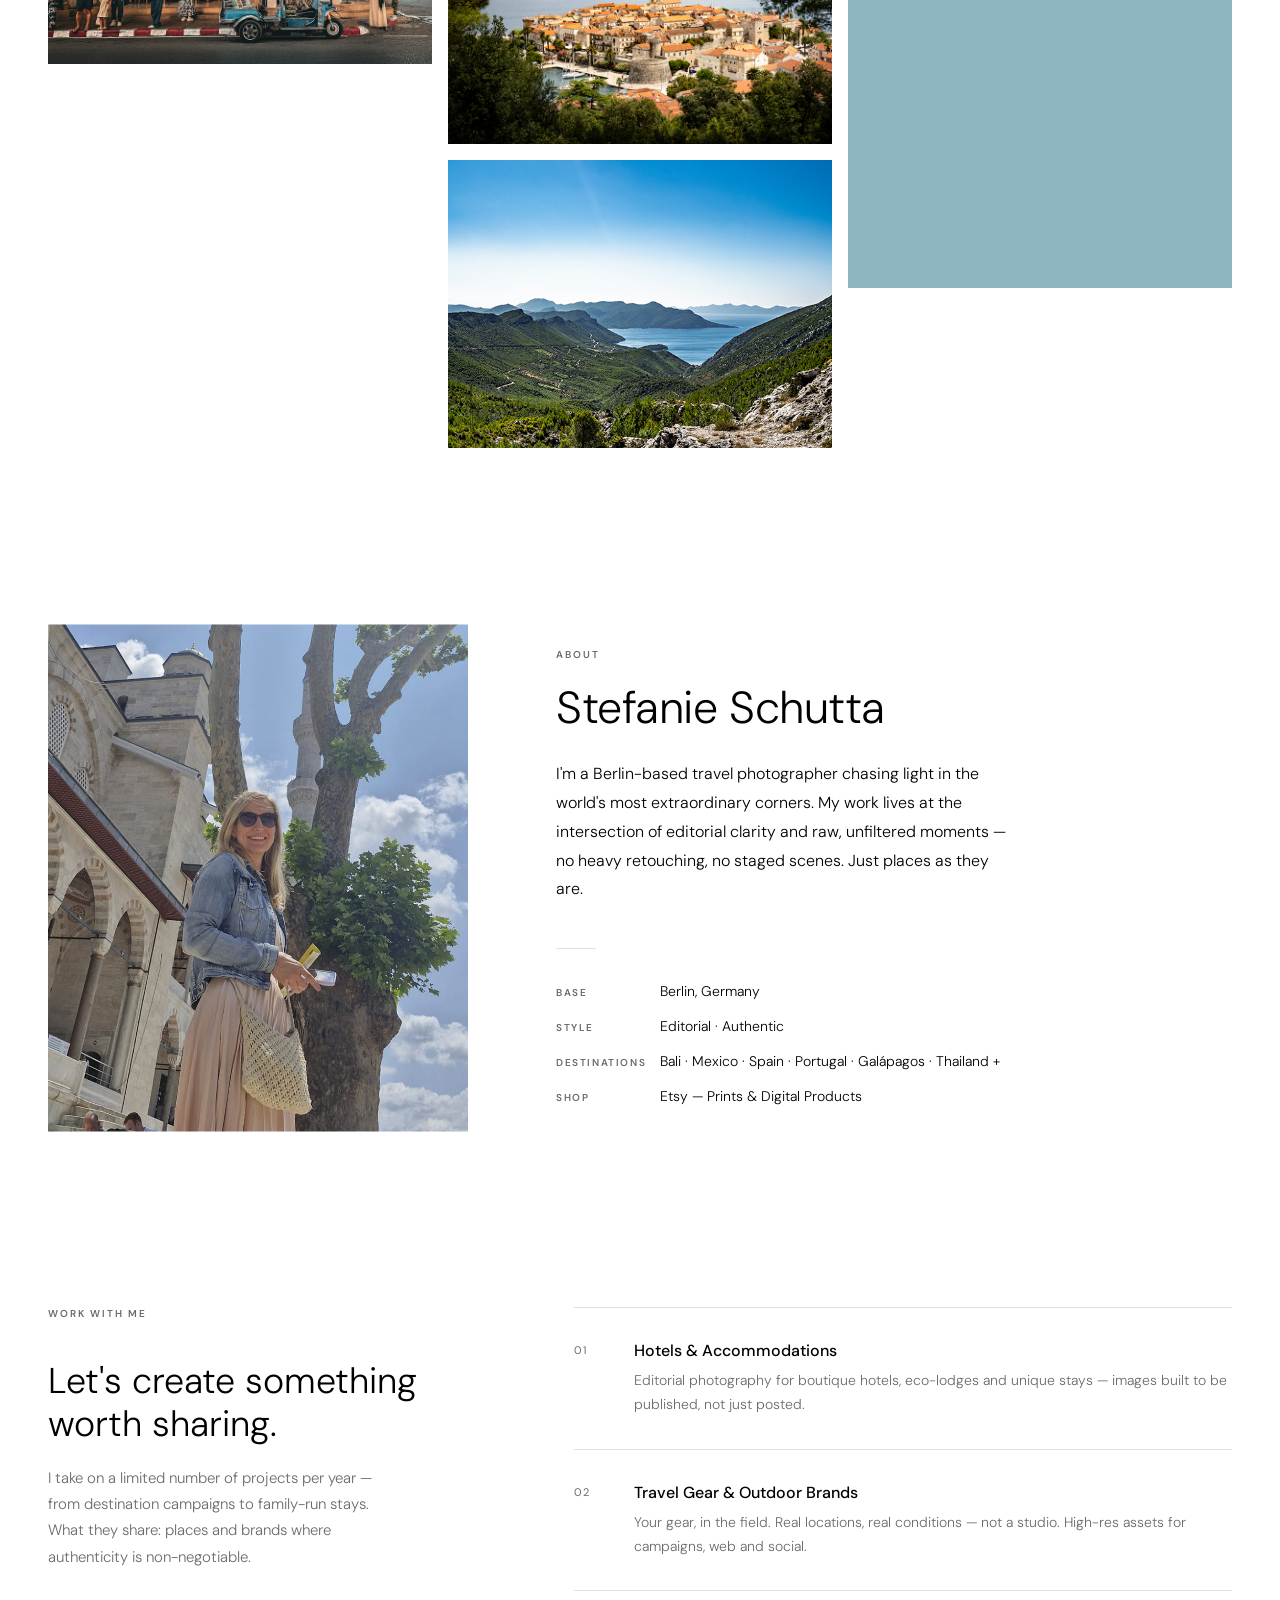
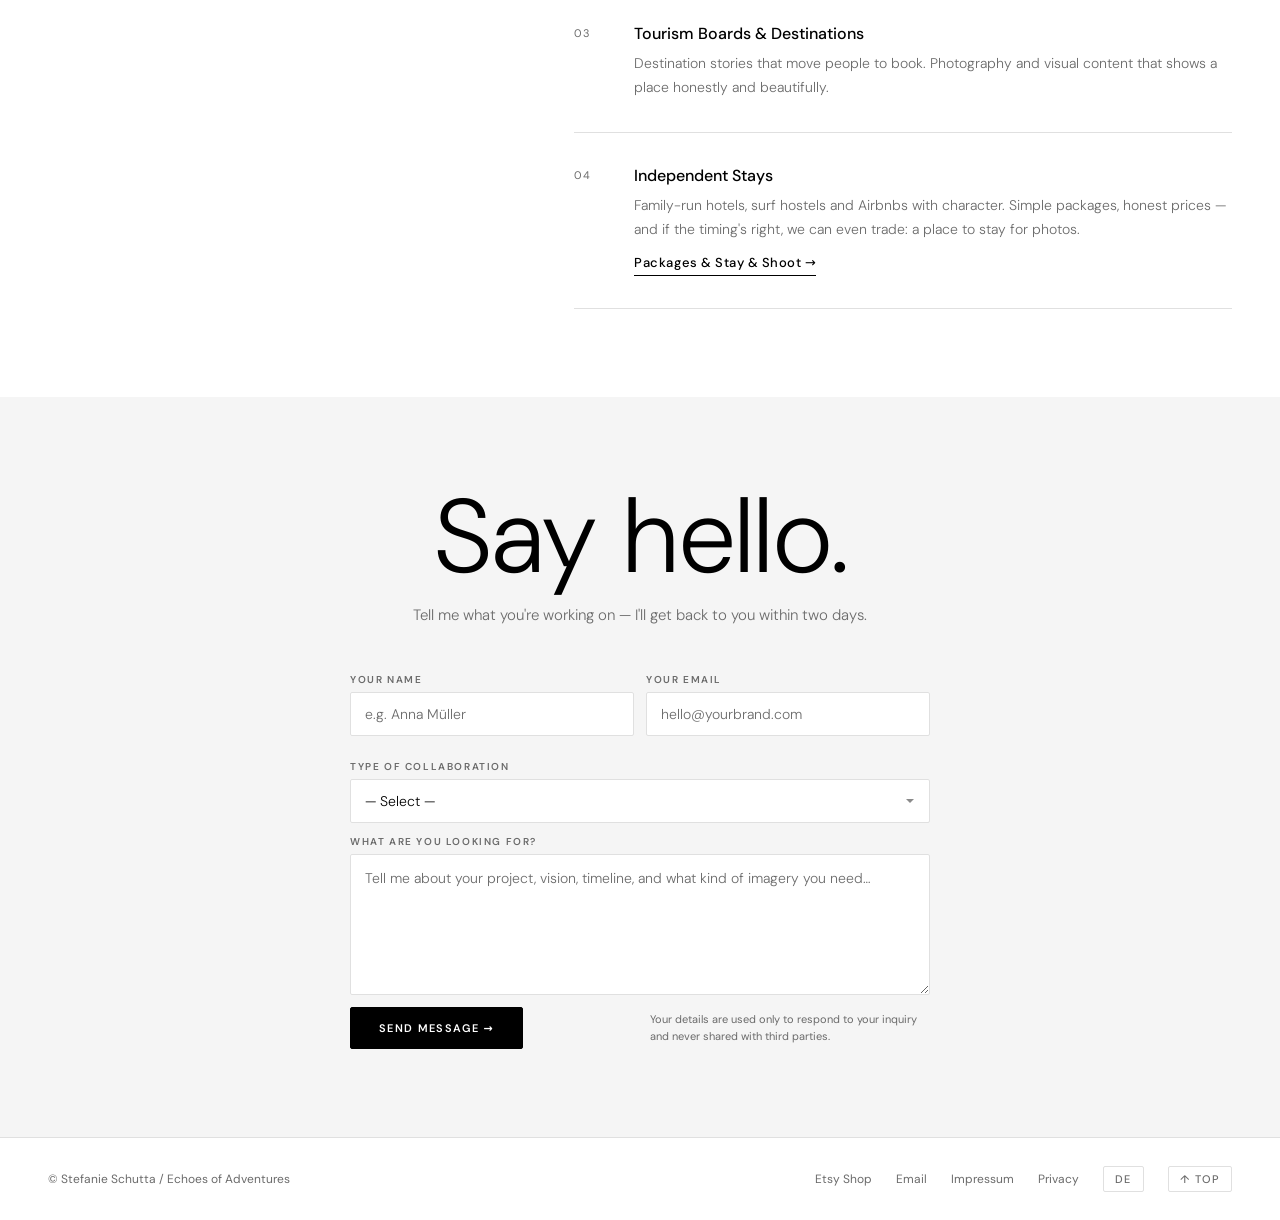
==== commit fb27b87f: "Add files via upload" ====
--- a/index.html
+++ b/index.html
@@ -127,12 +127,18 @@
     ─────────────────────────────────────── -->
     <section class="claim" aria-labelledby="claim-heading">
       <div class="container">
-        <h1
-          id="claim-heading"
-          class="claim-title"
-          data-en="Travel photography for authentic storytelling."
-          data-de="Reisefotografie für authentisches Storytelling."
-        >Travel photography for authentic storytelling.</h1>
+        <h1 id="claim-heading" class="claim-title">
+          <span
+            class="claim-line"
+            data-en="Travel Photography"
+            data-de="Reisefotografie"
+          >Travel Photography</span>
+          <span
+            class="claim-line claim-line--accent"
+            data-en="for authentic storytelling."
+            data-de="für authentisches Storytelling."
+          >for authentic storytelling.</span>
+        </h1>
       </div>
     </section>
 
@@ -330,6 +336,22 @@
               <div>
                 <h3
                   class="collab-name"
+                  data-en="Travel Gear &amp; Outdoor Brands"
+                  data-de="Travel Gear &amp; Outdoor-Brands"
+                >Travel Gear &amp; Outdoor Brands</h3>
+                <p
+                  class="collab-desc"
+                  data-en="Your gear, in the field. Real locations, real conditions — not a studio. High-res assets for campaigns, web and social."
+                  data-de="Dein Equipment, im Einsatz. Echte Orte, echte Bedingungen — kein Studio. Hochauflösende Bilder für Kampagnen, Web und Social Media."
+                >Your gear, in the field. Real locations, real conditions — not a studio. High-res assets for campaigns, web and social.</p>
+              </div>
+            </article>
+
+            <article class="collab-item" role="listitem">
+              <span class="collab-num" aria-hidden="true">03</span>
+              <div>
+                <h3
+                  class="collab-name"
                   data-en="Tourism Boards &amp; Destinations"
                   data-de="Tourismus-Boards &amp; Destinationen"
                 >Tourism Boards &amp; Destinations</h3>
@@ -342,7 +364,7 @@
             </article>
 
             <article class="collab-item" role="listitem">
-              <span class="collab-num" aria-hidden="true">03</span>
+              <span class="collab-num" aria-hidden="true">04</span>
               <div>
                 <h3
                   class="collab-name"
@@ -444,6 +466,7 @@
               <option value="" data-en="— Select —" data-de="— Auswählen —">— Select —</option>
               <option value="Hotel / Accommodation"    data-en="Hotel / Accommodation"    data-de="Hotel / Unterkunft">Hotel / Accommodation</option>
               <option value="Independent Stay / Stay and Shoot" data-en="Airbnb, Hostel &amp; Small Hotel / Stay &amp; Shoot" data-de="Airbnb, Hostel &amp; kleines Hotel / Stay &amp; Shoot">Airbnb, Hostel &amp; Small Hotel / Stay &amp; Shoot</option>
+              <option value="Travel Gear / Outdoor Brand" data-en="Travel Gear / Outdoor Brand" data-de="Travel Gear / Outdoor-Brand">Travel Gear / Outdoor Brand</option>
               <option value="Tourism Board / Destination" data-en="Tourism Board / Destination" data-de="Tourismus-Board / Destination">Tourism Board / Destination</option>
               <option value="Other"                    data-en="Other"                    data-de="Sonstiges">Other</option>
             </select>
